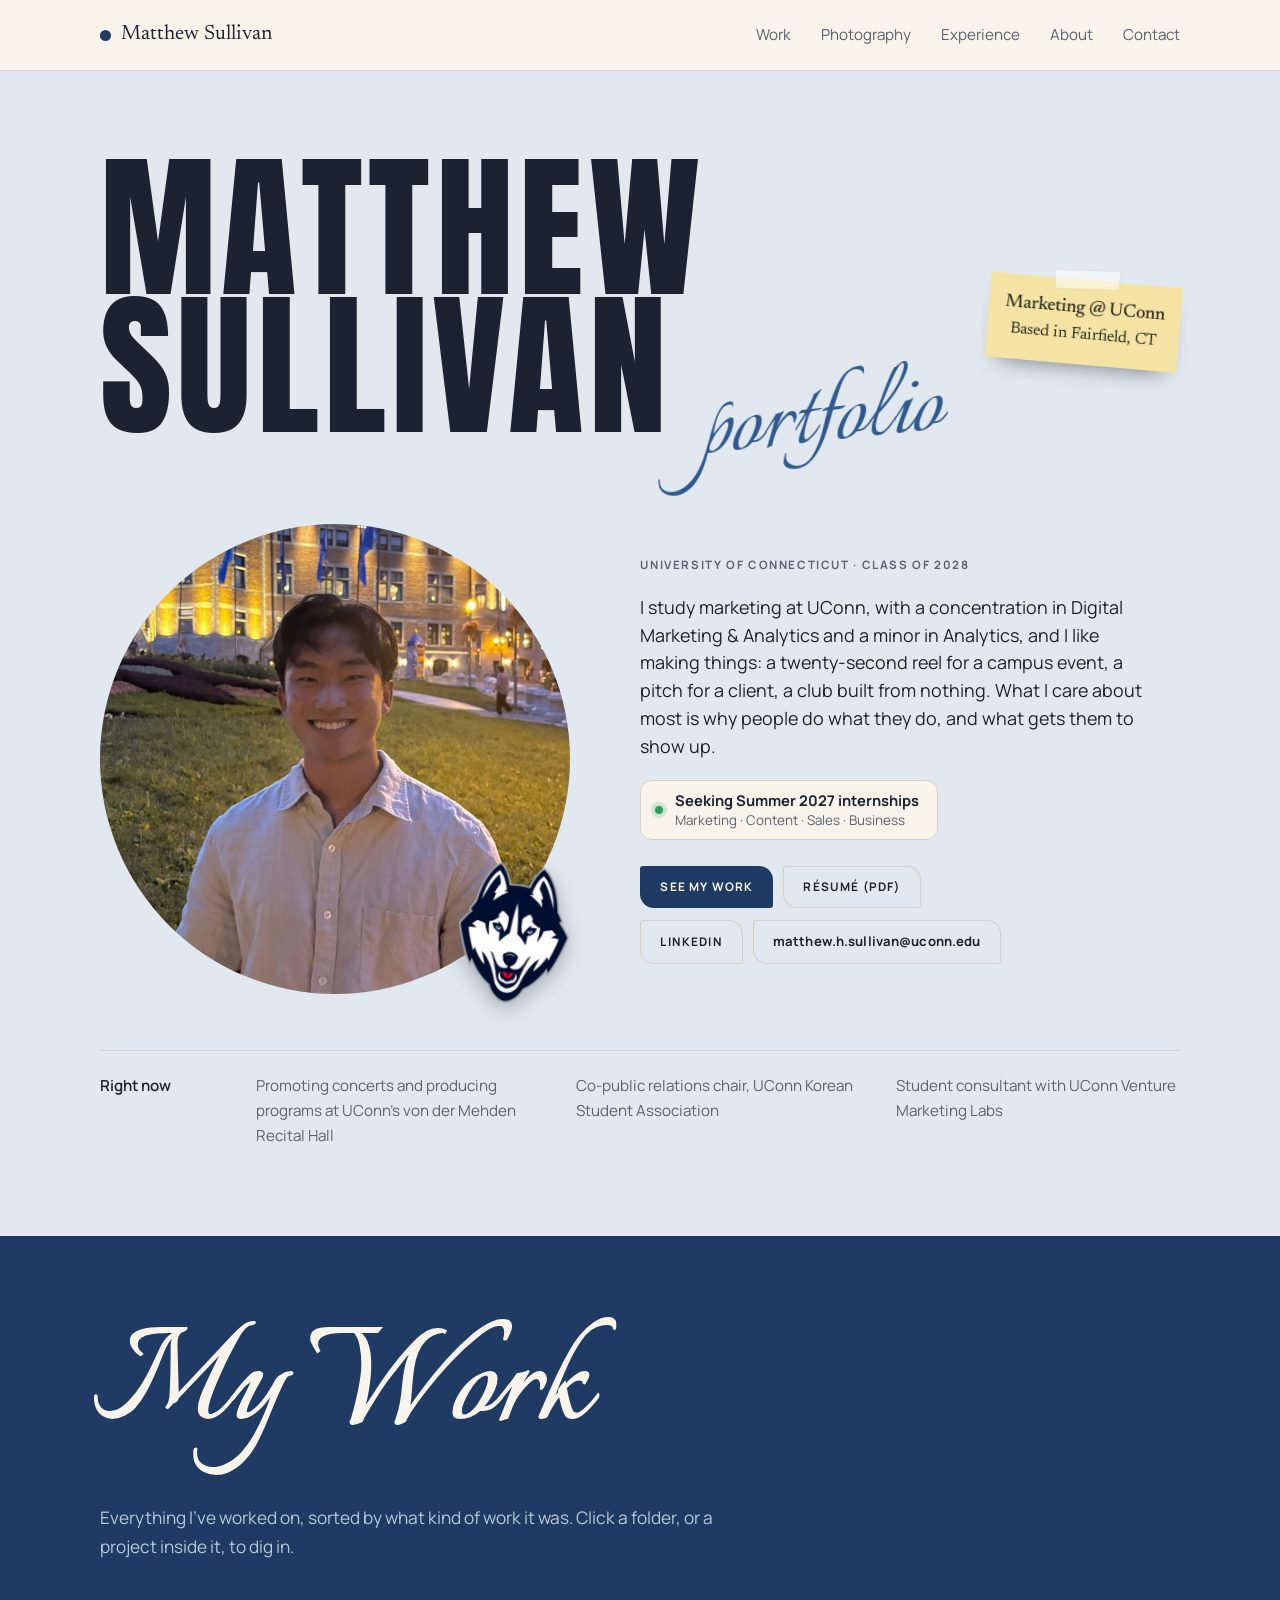
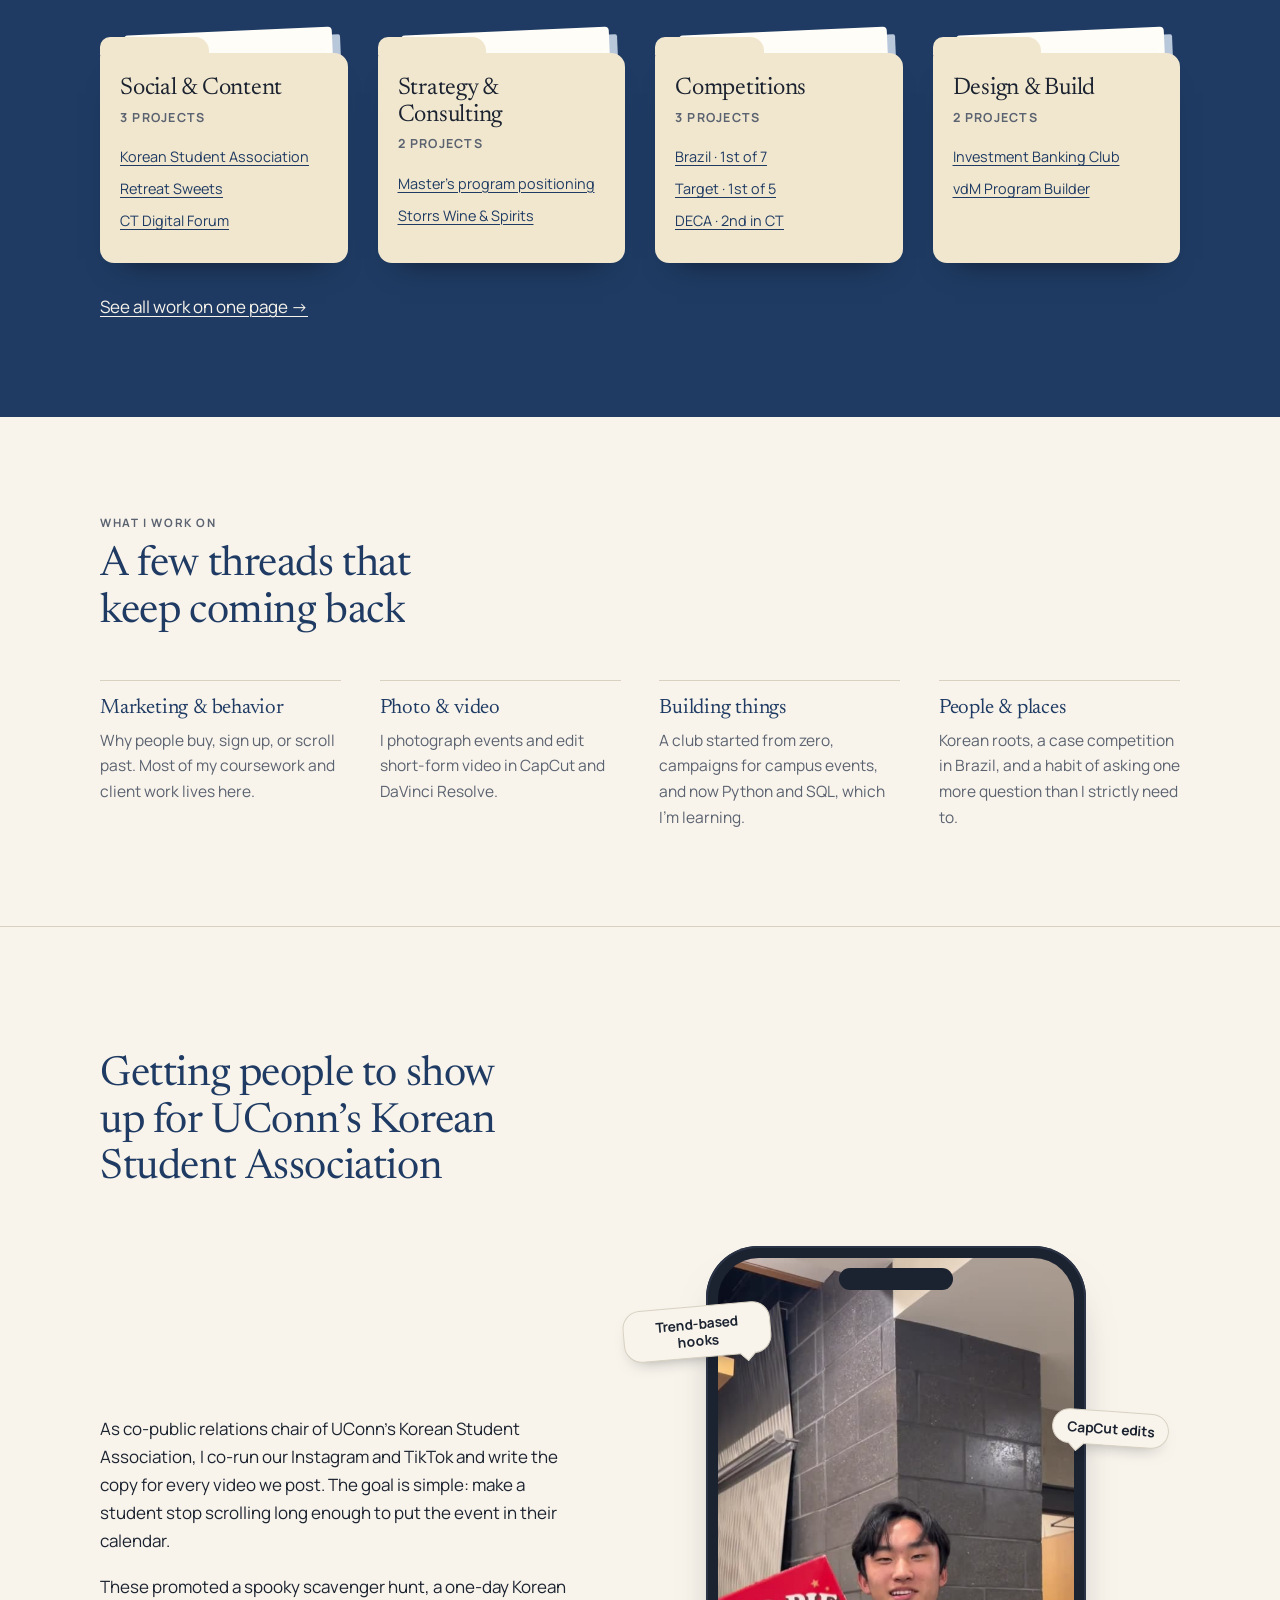
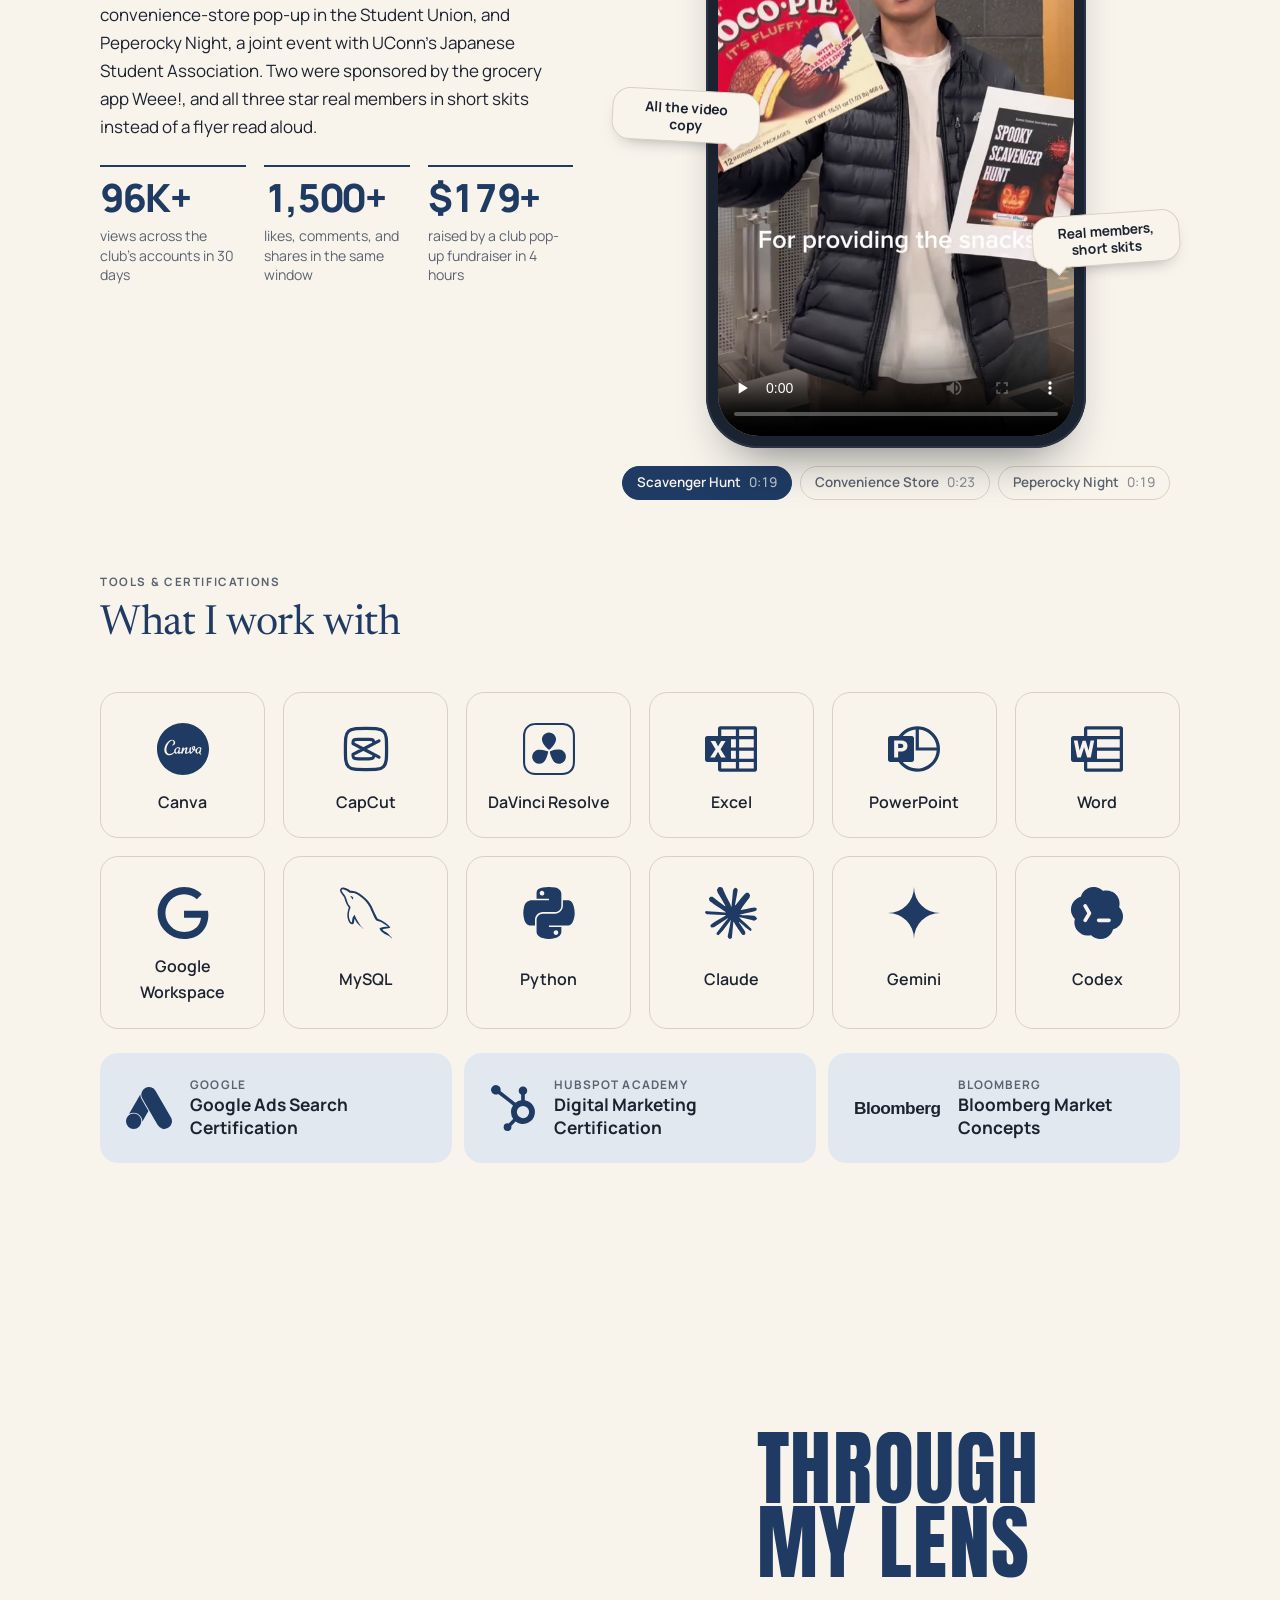
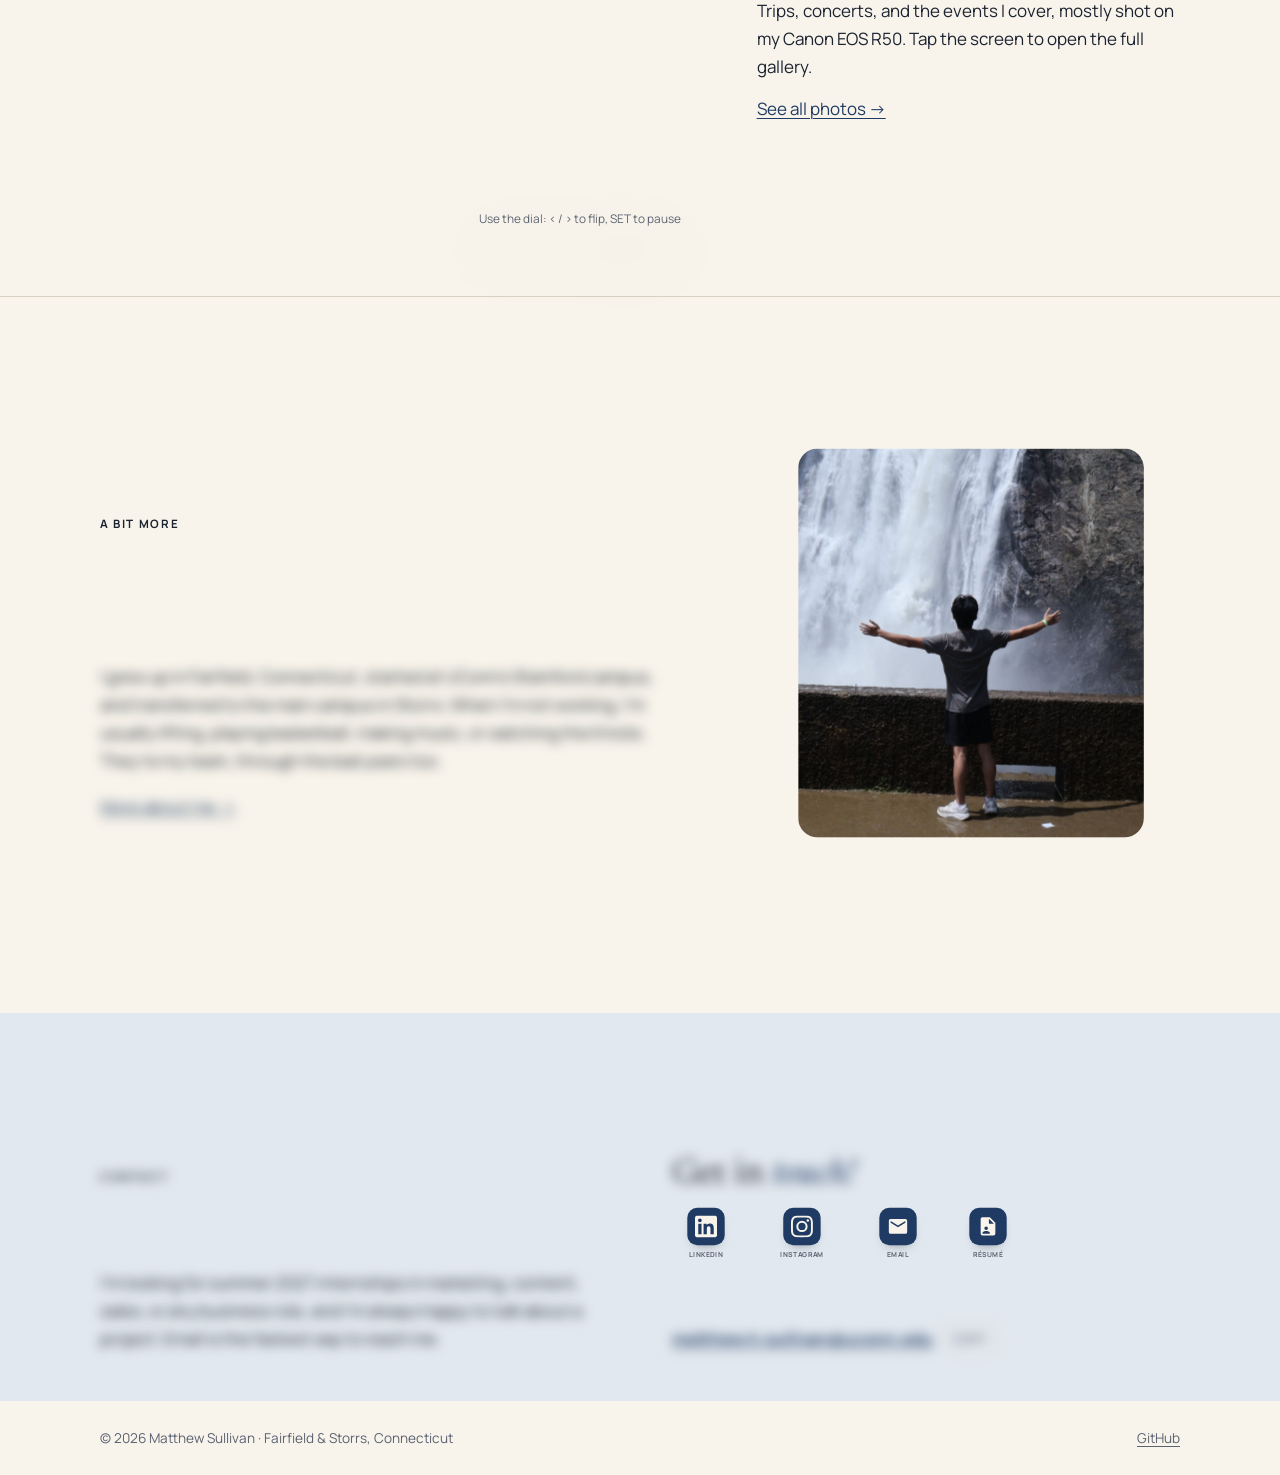
==== index.html @ d87584b4 "Bigger KSA phone; 'My Work' script heading Co-Authored-By: Claude Opus 5.5 <noreply@anthropic.com> C" ====
<!doctype html>
<html lang="en">
<head>
<meta charset="utf-8">
<meta name="viewport" content="width=device-width, initial-scale=1, viewport-fit=cover">
<title>Matthew Sullivan</title>
<meta name="claude:viewport-fit-sides" content="cover">
<meta name="description" content="Matthew Sullivan studies marketing at UConn and makes campaigns, short-form video, and photography. Work, experience, and how to get in touch.">
<meta property="og:title" content="Matthew Sullivan">
<meta property="og:description" content="Marketing student at UConn. Campaigns, short-form video, photography, and things that started as a random idea.">
<meta property="og:image" content="https://matthewhsullivan.github.io/assets/img/photos/matthew-quebec.jpg">
<meta property="og:url" content="https://matthewhsullivan.github.io/">
<meta property="og:type" content="website">
<meta name="twitter:card" content="summary_large_image">
<link rel="icon" href="data:image/svg+xml,%3Csvg xmlns='http://www.w3.org/2000/svg' viewBox='0 0 32 32'%3E%3Ccircle cx='16' cy='16' r='9' fill='%231F3B63'/%3E%3C/svg%3E">
<meta name="theme-color" content="#F8F4EC" media="(prefers-color-scheme: light)">
<meta name="theme-color" content="#11161E" media="(prefers-color-scheme: dark)">
<link rel="apple-touch-icon" href="assets/img/apple-touch-icon.png">
<link rel="preconnect" href="https://fonts.googleapis.com">
<link rel="preconnect" href="https://fonts.gstatic.com" crossorigin>
<link rel="stylesheet" href="https://fonts.googleapis.com/css2?family=Anton&family=Italianno&family=Manrope:wght@400;500;600;700;800&family=Newsreader:ital,opsz,wght@0,6..72,300..500;1,6..72,300..500&display=swap">
<link rel="stylesheet" href="assets/css/site.css">
</head>
<body>
<a class="skip" href="#main">Skip to content</a>

<header class="site-head">
  <div class="wrap">
    <a class="brand" href="index.html">Matthew Sullivan</a>
    <nav class="nav" aria-label="Main">
      <a href="work.html">Work</a>
      <a href="photography.html">Photography</a>
      <a href="experience.html">Experience</a>
      <a href="about.html">About</a>
      <a href="#contact">Contact</a>
    </nav>
  </div>
</header>

<main id="main">

  <section class="hero" aria-labelledby="hello">
    <div class="wrap">
      <div class="bigname">
        <h1 id="hello"><span>Matthew</span> <span>Sullivan</span></h1>
        <span class="bn-script" aria-hidden="true">portfolio</span>
        <div class="sticky-note" aria-hidden="true"><strong>Marketing @ UConn</strong><span>Based in Fairfield, CT</span></div>
      </div>
      <figure class="portrait">
        <img src="assets/img/photos/matthew-quebec-square.jpg" alt="Matthew smiling in front of the lit-up Château Frontenac in Québec City at dusk" width="940" height="940">
        <img class="husky-badge" src="assets/img/uconn-husky.png" alt="UConn Huskies logo" width="240" height="299">
      </figure>
      <div class="hero-intro">
        <p class="eyebrow">University of Connecticut &middot; <span style="white-space:nowrap">Class of 2028</span></p>
        <p class="lede">I study marketing at UConn, with a concentration in Digital Marketing &amp; Analytics and a minor in Analytics, and I like making things: a twenty-second reel for a campus event, a pitch for a client, a club built from nothing. What I care about most is why people do what they do, and what gets them to show up.</p>
        <p class="seeking"><span class="seeking-dot" aria-hidden="true"></span><span><strong>Seeking Summer 2027 internships</strong><span class="seeking-fields">Marketing &middot; Content &middot; Sales &middot; Business</span></span></p>
        <div class="links">
          <a class="btn" href="work.html">See my work</a>
          <a class="btn ghost" href="assets/docs/Matthew-Sullivan-Resume.pdf">R&eacute;sum&eacute; (PDF)</a>
        </div>
        <div class="links contact-links">
          <a class="btn ghost" href="https://www.linkedin.com/in/matthewhsullivan" rel="noopener">LinkedIn</a>
          <a class="btn ghost btn-email" href="mailto:matthew.h.sullivan@uconn.edu" title="Email Matthew">matthew.h.sullivan@uconn.edu</a>
        </div>
      </div>
      <div class="hero-more">
        <div class="now">
          <strong>Right now</strong>
          <span>Promoting concerts and producing programs at UConn&rsquo;s von der Mehden Recital Hall</span>
          <span>Co-public relations chair, UConn Korean Student Association</span>
          <span>Student consultant with UConn Venture Marketing Labs</span>
        </div>
      </div>
    </div>
  </section>

  <section class="band-navy" aria-labelledby="selected-h">
    <div class="wrap">
      <div class="section-head">
        <h2 id="selected-h" class="script-h">My Work</h2>
        <p>Everything I&rsquo;ve worked on, sorted by what kind of work it was. Click a folder, or a project inside it, to dig in.</p>
      </div>
      <div class="folders">
        <div class="folder">
          <div class="folder-papers" aria-hidden="true"></div>
          <div class="folder-body">
            <h3><a class="folder-link" href="work.html#ksa">Social &amp; Content</a></h3>
            <p class="folder-count">3 projects</p>
            <ul><li><a href="work.html#ksa">Korean Student Association</a></li><li><a href="work.html#retreat-sweets">Retreat Sweets</a></li><li><a href="work.html#ct-digital-forum">CT Digital Forum</a></li></ul>
          </div>
        </div>
        <div class="folder">
          <div class="folder-papers" aria-hidden="true"></div>
          <div class="folder-body">
            <h3><a class="folder-link" href="work.html#srib">Strategy &amp; Consulting</a></h3>
            <p class="folder-count">2 projects</p>
            <ul><li><a href="work.html#srib">Master&rsquo;s program positioning</a></li><li><a href="work.html#storrs-wine">Storrs Wine &amp; Spirits</a></li></ul>
          </div>
        </div>
        <div class="folder">
          <div class="folder-papers" aria-hidden="true"></div>
          <div class="folder-body">
            <h3><a class="folder-link" href="work.html#brazil">Competitions</a></h3>
            <p class="folder-count">3 projects</p>
            <ul><li><a href="work.html#brazil">Brazil &middot; 1st of 7</a></li><li><a href="work.html#target">Target &middot; 1st of 5</a></li><li><a href="work.html#deca">DECA &middot; 2nd in CT</a></li></ul>
          </div>
        </div>
        <div class="folder">
          <div class="folder-papers" aria-hidden="true"></div>
          <div class="folder-body">
            <h3><a class="folder-link" href="work.html#ib-club">Design &amp; Build</a></h3>
            <p class="folder-count">2 projects</p>
            <ul><li><a href="work.html#ib-club">Investment Banking Club</a></li><li><a href="work.html#vdm">vdM Program Builder</a></li></ul>
          </div>
        </div>
      </div>
      <p class="band-link"><a href="work.html">See all work on one page &rarr;</a></p>
    </div>
  </section>

  <section aria-labelledby="threads-h">
    <div class="wrap">
      <div class="section-head">
        <p class="eyebrow">What I work on</p>
        <h2 id="threads-h">A few threads that keep coming back</h2>
      </div>
      <div class="threads">
        <div class="thread">
          <h3>Marketing &amp; behavior</h3>
          <p>Why people buy, sign up, or scroll past. Most of my coursework and client work lives here.</p>
        </div>
        <div class="thread">
          <h3>Photo &amp; video</h3>
          <p>I photograph events and edit short-form video in CapCut and DaVinci Resolve.</p>
        </div>
        <div class="thread">
          <h3>Building things</h3>
          <p>A club started from zero, campaigns for campus events, and now Python and SQL, which I&rsquo;m learning.</p>
        </div>
        <div class="thread">
          <h3>People &amp; places</h3>
          <p>Korean roots, a case competition in Brazil, and a habit of asking one more question than I strictly need to.</p>
        </div>
      </div>
    </div>
  </section>

  <hr class="rule">

  <section class="featured-sec" aria-labelledby="featured-h">
    <div class="wrap">
      <div class="section-head">
        <p class="eyebrow">Featured &middot; Fall 2026</p>
        <h2 id="featured-h">Getting people to show up for UConn&rsquo;s Korean Student Association</h2>
      </div>
      <div class="feature">
        <div class="feature-copy">
          <p>As co-public relations chair of UConn&rsquo;s Korean Student Association, I co-run our Instagram and TikTok and write the copy for every video we post. The goal is simple: make a student stop scrolling long enough to put the event in their calendar.</p>
          <p>These promoted a spooky scavenger hunt, a one-day Korean convenience-store pop-up in the Student Union, and Peperocky Night, a joint event with UConn&rsquo;s Japanese Student Association. Two were sponsored by the grocery app Weee!, and all three star real members in short skits instead of a flyer read aloud.</p>
          <dl class="stats">
            <div><dt>100K+</dt><dd>views across the club&rsquo;s accounts in 30 days</dd></div>
            <div><dt>1,600+</dt><dd>likes, comments, and shares in the same window</dd></div>
            <div><dt>$220+</dt><dd>raised by a club pop-up fundraiser in 4 hours</dd></div>
          </dl>
          <p><a href="work.html#ksa">Read how these came together &rarr;</a></p>
        </div>
        <div class="phone-stage">
          <span class="bubble b1">Trend-based hooks</span>
          <span class="bubble b2">CapCut edits</span>
          <span class="bubble b3">All the video copy</span>
          <span class="bubble b4">Real members, short skits</span>
          <div class="phone">
            <div class="phone-screen">
              <video id="phone-video" controls playsinline preload="none" poster="assets/img/ksa-scavenger-poster.jpg" aria-label="KSA promo video: Spooky Scavenger Hunt">
                <source src="assets/video/ksa-scavenger-hunt.mp4" type="video/mp4">
              </video>
            </div>
          </div>
          <div class="phone-tabs" role="group" aria-label="Choose a reel">
            <button type="button" class="on" aria-pressed="true" data-src="assets/video/ksa-scavenger-hunt.mp4" data-poster="assets/img/ksa-scavenger-poster.jpg" data-label="Spooky Scavenger Hunt">Scavenger Hunt <span>0:19</span></button>
            <button type="button" aria-pressed="false" data-src="assets/video/ksa-convenience-store.mp4" data-poster="assets/img/ksa-store-poster.jpg" data-label="KSA Convenience Store">Convenience Store <span>0:23</span></button>
            <button type="button" aria-pressed="false" data-src="assets/video/ksa-peperocky-night.mp4" data-poster="assets/img/ksa-peperocky-poster.jpg" data-label="Peperocky Night">Peperocky Night <span>0:19</span></button>
          </div>
        </div>
      </div>
    </div>
  </section>


  <section class="tools-sec" aria-labelledby="tools-h">
    <div class="wrap">
      <div class="section-head">
        <p class="eyebrow">Tools &amp; certifications</p>
        <h2 id="tools-h">What I work with</h2>
      </div>
      <ul class="tools" aria-label="Tools">
        <li><svg viewBox="0 0 24 24" aria-hidden="true" focusable="false"><path fill="currentColor" d="M12 0C5.373 0 0 5.373 0 12s5.373 12 12 12s12-5.373 12-12S18.627 0 12 0M6.962 7.68c.754 0 1.337.549 1.405 1.2c.069.583-.171 1.097-.822 1.406c-.343.171-.48.172-.549.069c-.034-.069 0-.137.069-.206c.617-.514.617-.926.548-1.508c-.034-.378-.308-.618-.583-.618c-1.2 0-2.914 2.674-2.674 4.629c.103.754.549 1.646 1.509 1.646c.308 0 .65-.103.96-.24c.5-.264.799-.47 1.097-.8c-.073-.885.704-2.046 1.851-2.046c.515 0 .926.205.96.583c.068.514-.377.582-.514.582s-.378-.034-.378-.17c-.034-.138.309-.07.275-.378c-.035-.206-.24-.274-.446-.274c-.72 0-1.131.994-1.029 1.611c.035.275.172.549.447.549c.205 0 .514-.31.617-.755c.068-.308.343-.514.583-.514c.102 0 .17.034.205.171v.138c-.034.137-.137.548-.102.651c0 .069.034.171.17.171c.092 0 .436-.18.777-.459c.117-.59.253-1.298.253-1.357c.034-.24.137-.48.617-.48c.103 0 .171.034.205.171v.138l-.136.617c.445-.583 1.097-.994 1.508-.994c.172 0 .309.102.309.274c0 .103 0 .274-.069.446c-.137.377-.309.96-.412 1.474c0 .137.035.274.207.274s.685-.206 1.096-.754l.007-.004c-.002-.068-.007-.134-.007-.202c0-.411.035-.754.104-.994c.068-.274.411-.514.617-.514c.103 0 .205.069.205.171c0 .035 0 .103-.034.137c-.137.446-.24.857-.24 1.269c0 .24.034.582.102.788c0 .034.035.069.07.069c.068 0 .548-.445.89-1.028c-.308-.206-.48-.549-.48-.96c0-.72.446-1.097.858-1.097c.343 0 .617.24.617.72c0 .308-.103.65-.274.96h.102a.77.77 0 0 0 .584-.24a.3.3 0 0 1 .134-.117c.335-.425.83-.74 1.41-.74c.48 0 .924.205.959.582c.068.515-.378.618-.515.618l-.002-.002c-.138 0-.377-.035-.377-.172s.309-.068.274-.376c-.034-.206-.24-.275-.446-.275c-.686 0-1.13.891-1.028 1.611c.034.275.171.583.445.583c.206 0 .515-.308.652-.754c.068-.274.343-.514.583-.514c.103 0 .17.034.205.171c0 .069 0 .206-.137.652c-.17.308-.171.48-.137.617c.034.274.171.48.309.583c.034.034.068.102.068.102c0 .069-.034.138-.137.138c-.034 0-.068 0-.103-.035c-.514-.205-.72-.548-.789-.891c-.205.24-.445.377-.72.377c-.445 0-.89-.411-.96-.926a1.6 1.6 0 0 1 .075-.649c-.203.13-.422.203-.623.203h-.17c-.447.652-.927 1.098-1.27 1.303a.9.9 0 0 1-.377.104c-.068 0-.171-.035-.205-.104c-.095-.152-.156-.392-.193-.667c-.481.527-1.145.805-1.453.805c-.343 0-.548-.206-.582-.55v-.376c.102-.754.377-1.2.377-1.337a.074.074 0 0 0-.069-.07c-.24 0-1.028.824-1.166 1.373l-.103.445c-.068.309-.377.515-.582.515c-.103 0-.172-.035-.206-.172v-.137l.046-.233c-.435.31-.87.508-1.075.508c-.308 0-.48-.172-.514-.412c-.206.274-.445.412-.754.412c-.352 0-.696-.24-.862-.593c-.244.275-.523.553-.852.764c-.48.309-1.028.549-1.68.549c-.582 0-1.097-.309-1.371-.583c-.412-.377-.651-.96-.686-1.509c-.205-1.68.823-3.84 2.4-4.8c.378-.205.755-.343 1.132-.343m9.77 3.291c-.104 0-.172.172-.172.343c0 .274.137.583.309.755a1.7 1.7 0 0 0 .102-.583c0-.343-.137-.515-.24-.515z"/></svg>Canva</li>
        <li><svg viewBox="0 0 24 24" aria-hidden="true" focusable="false"><g fill="none" stroke="currentColor" stroke-linecap="round" stroke-linejoin="round" stroke-width="1.5"><path d="M10.8 12L6 14.5c0 1.178 0 1.268.352 1.634c.351.366.917.366 2.049.366h4.8c1.132 0 1.698 0 2.05-.366s.351-.456.351-1.634M10.8 12L18 8.25M10.8 12L6 9.5c0-1.179 0-1.268.352-1.634C6.703 7.5 7.269 7.5 8.4 7.5h4.8c1.132 0 1.698 0 2.05.366s.351.455.351 1.634M10.8 12l7.2 3.75"/><path d="M2.498 12c0-4.478 0-6.718 1.391-8.109S7.52 2.5 11.998 2.5s6.717 0 8.109 1.391c1.39 1.391 1.39 3.63 1.39 8.109c0 4.478 0 6.717-1.39 8.109c-1.392 1.39-3.63 1.39-8.11 1.39c-4.478 0-6.717 0-8.108-1.39c-1.391-1.392-1.391-3.63-1.391-8.11"/></g></svg>CapCut</li>
        <li><svg viewBox="0 0 24 24" aria-hidden="true" focusable="false"><path fill="currentColor" d="M17.621 0L5.977.004c-1.37 0-2.756.345-3.762 1.11a4.9 4.9 0 0 0-1.61 2.003C.233 3.93 0 5.02 0 5.951l.012 12.2c.002 1.604.479 3.057 1.461 4.112c.984 1.056 2.462 1.683 4.331 1.691L16.856 24c1.26.005 3.095-.036 4.303-.714c1.075-.605 2.025-1.556 2.497-2.984c.278-.84.345-2.084.344-3.147l-.021-11.13c-.002-.888-.15-2.023-.547-2.934c-.425-.976-1.181-1.815-2.322-2.425C20.353.26 19.123 0 17.622 0zm0 .93c1.378 0 2.538.295 3.04.565c.977.523 1.544 1.166 1.889 1.96c.315.721.47 1.793.473 2.572l.018 11.13c.002 1.013-.097 2.257-.298 2.86c-.396 1.202-1.146 1.946-2.063 2.462c-.814.457-2.612.593-3.82.588l-11.05-.044c-1.657-.007-2.832-.534-3.626-1.386c-.792-.851-1.212-2.06-1.212-3.485L.999 5.95c0-.829.196-1.827.474-2.437c.345-.757.75-1.207 1.365-1.674C3.585 1.27 4.868.97 6.08.97zm-5.66 3.423c-1.976.089-3.204 1.658-3.214 3.29c.019 1.443 1.635 3.481 2.884 4.53c.12.099.154.109.33.18c.062.025.198-.047.327-.135c.36-.245.993-.947 1.648-1.738a7.7 7.7 0 0 0 1.031-1.683c.409-.89.261-1.599.235-1.888a4 4 0 0 0-.99-1.692a3.36 3.36 0 0 0-2.251-.864m4.172 7.922a10.2 10.2 0 0 0-3.244.61c-.15.058-.26.1-.374.17c-.057.036-.11.135-.105.292c.017.433.29 1.278.624 2.27c.384 1.135 1.066 2.27 1.844 2.74a3.23 3.23 0 0 0 2.53.342c.832-.243 1.595-.868 1.962-1.546c.986-1.818.19-3.548-1.121-4.417c-.447-.296-1.133-.445-1.89-.46zm-8.432.038a6 6 0 0 0-.752.047c-.596.078-.932.273-1.29.51a3.18 3.18 0 0 0-1.365 1.979c-.075.552-.086 1.053.033 1.507c.433 1.389 1.326 2.222 2.847 2.452c.636.028 1.37-.063 1.99-.45c1.269-.782 2.08-3.17 2.412-4.742c.053-.176.035-.357-.013-.42c-.005-.067-.044-.113-.19-.183c-.398-.192-1.32-.417-2.375-.6a7.7 7.7 0 0 0-1.297-.1"/></svg>DaVinci Resolve</li>
        <li><svg viewBox="0 0 24 24" aria-hidden="true" focusable="false"><path fill="currentColor" d="M23 1.5q.41 0 .7.3q.3.29.3.7v19q0 .41-.3.7q-.29.3-.7.3H7q-.41 0-.7-.3q-.3-.29-.3-.7V18H1q-.41 0-.7-.3q-.3-.29-.3-.7V7q0-.41.3-.7Q.58 6 1 6h5V2.5q0-.41.3-.7q.29-.3.7-.3zM6 13.28l1.42 2.66h2.14l-2.38-3.87l2.34-3.8H7.46l-1.3 2.4l-.05.08l-.04.09l-.64-1.28l-.66-1.29H2.59l2.27 3.82l-2.48 3.85h2.16zM14.25 21v-3H7.5v3zm0-4.5v-3.75H12v3.75zm0-5.25V7.5H12v3.75zm0-5.25V3H7.5v3zm8.25 15v-3h-6.75v3zm0-4.5v-3.75h-6.75v3.75zm0-5.25V7.5h-6.75v3.75zm0-5.25V3h-6.75v3Z"/></svg>Excel</li>
        <li><svg viewBox="0 0 24 24" aria-hidden="true" focusable="false"><path fill="currentColor" d="M13.5 1.5q1.453 0 2.795.375t2.508 1.06t2.12 1.641q.956.955 1.641 2.121q.686 1.166 1.061 2.508T24 12t-.375 2.795t-1.06 2.508q-.686 1.166-1.641 2.12q-.955.956-2.121 1.641q-1.166.686-2.508 1.061T13.5 22.5q-1.29 0-2.52-.305q-1.23-.304-2.337-.884T6.58 19.893Q5.625 19.055 4.887 18H.997q-.411 0-.704-.293T0 17.004V6.996q0-.41.293-.703T.996 6h3.89q.739-1.055 1.694-1.893q.955-.837 2.063-1.418q1.107-.58 2.337-.884T13.5 1.5m.75 1.535v8.215h8.215q-.14-1.64-.826-3.076t-1.782-2.531q-1.095-1.096-2.537-1.782t-3.07-.826m-5.262 7.57q0-.68-.228-1.166q-.229-.486-.627-.79q-.399-.305-.938-.446q-.539-.14-1.172-.14H2.848v7.863h1.84v-2.742H5.93q.574 0 1.119-.17t.978-.493q.434-.322.698-.802t.263-1.114M13.5 21q1.172 0 2.262-.287t2.056-.82t1.776-1.278q.808-.744 1.418-1.664t.984-1.986q.375-1.067.469-2.227h-9.703V3.035q-1.735.14-3.27.908T6.797 6h4.207q.41 0 .703.293t.293.703v10.008q0 .41-.293.703t-.703.293H6.797q.644.715 1.412 1.271q.768.557 1.623.944t1.781.586T13.5 21M5.812 9.598q.575 0 .915.228q.34.229.34.838q0 .27-.124.44q-.123.17-.31.275q-.188.105-.422.146t-.445.041H4.687V9.598Z"/></svg>PowerPoint</li>
        <li><svg viewBox="0 0 24 24" aria-hidden="true" focusable="false"><path fill="currentColor" d="M23.004 1.5q.41 0 .703.293t.293.703v19.008q0 .41-.293.703t-.703.293H6.996q-.41 0-.703-.293T6 21.504V18H.996q-.41 0-.703-.293T0 17.004V6.996q0-.41.293-.703T.996 6H6V2.496q0-.41.293-.703t.703-.293zM6.035 11.203l1.442 4.735h1.64l1.57-7.876H9.036l-.937 4.653l-1.325-4.5H5.38l-1.406 4.523l-.938-4.675H1.312l1.57 7.874h1.641zM22.5 21v-3h-15v3zm0-4.5v-3.75H12v3.75zm0-5.25V7.5H12v3.75zm0-5.25V3h-15v3Z"/></svg>Word</li>
        <li><svg viewBox="0 0 24 24" aria-hidden="true" focusable="false"><path fill="currentColor" d="M12.48 10.92v3.28h7.84c-.24 1.84-.853 3.187-1.787 4.133c-1.147 1.147-2.933 2.4-6.053 2.4c-4.827 0-8.6-3.893-8.6-8.72s3.773-8.72 8.6-8.72c2.6 0 4.507 1.027 5.907 2.347l2.307-2.307C18.747 1.44 16.133 0 12.48 0C5.867 0 .307 5.387.307 12s5.56 12 12.173 12c3.573 0 6.267-1.173 8.373-3.36c2.16-2.16 2.84-5.213 2.84-7.667c0-.76-.053-1.467-.173-2.053z"/></svg>Google Workspace</li>
        <li><svg viewBox="0 0 256 252" aria-hidden="true" focusable="false"><path fill="currentColor" d="M235.648 194.212c-13.918-.347-24.705 1.045-33.752 4.872c-2.61 1.043-6.786 1.044-7.134 4.35c1.392 1.392 1.566 3.654 2.784 5.567c2.09 3.479 5.741 8.177 9.047 10.614c3.653 2.783 7.308 5.566 11.134 8.002c6.786 4.176 14.442 6.611 21.053 10.787c3.829 2.434 7.654 5.568 11.482 8.177c1.914 1.39 3.131 3.654 5.568 4.523v-.521c-1.219-1.567-1.567-3.828-2.784-5.568c-1.738-1.74-3.48-3.306-5.22-5.046c-5.045-6.784-11.308-12.7-18.093-17.571c-5.567-3.828-17.747-9.047-20.008-15.485c0 0-.175-.173-.348-.347c3.827-.348 8.35-1.74 12.005-2.784c5.915-1.567 11.308-1.218 17.398-2.784c2.783-.696 5.567-1.566 8.35-2.436v-1.565c-3.13-3.132-5.392-7.307-8.698-10.265c-8.873-7.657-18.617-15.137-28.707-21.4c-5.394-3.48-12.354-5.742-18.095-8.699c-2.086-1.045-5.567-1.566-6.784-3.306c-3.133-3.827-4.873-8.872-7.134-13.396c-5.044-9.57-9.917-20.182-14.267-30.272c-3.13-6.786-5.044-13.572-8.872-19.834c-17.92-29.577-37.406-47.497-67.33-65.07c-6.438-3.653-14.093-5.219-22.27-7.132c-4.348-.175-8.699-.522-13.048-.697c-2.784-1.218-5.568-4.523-8.004-6.089C34.006 4.573 8.429-8.996 1.122 8.924c-4.698 11.308 6.96 22.442 10.96 28.185c2.96 4.001 6.786 8.524 8.874 13.048c1.218 2.956 1.565 6.09 2.783 9.221c2.785 7.653 5.393 16.18 9.048 23.314c1.914 3.653 4.001 7.48 6.437 10.786c1.392 1.913 3.827 2.784 4.35 5.915c-2.435 3.48-2.61 8.7-4.003 13.049c-6.263 19.66-3.826 44.017 5.046 58.457c2.783 4.348 9.395 13.92 18.268 10.265c7.83-3.131 6.09-13.048 8.35-21.747c.524-2.09.176-3.48 1.219-4.872v.349c2.436 4.87 4.871 9.569 7.133 14.44c5.394 8.524 14.788 17.398 22.617 23.314c4.177 3.13 7.482 8.524 12.702 10.438v-.523h-.349c-1.044-1.566-2.61-2.261-4.001-3.48c-3.131-3.13-6.612-6.958-9.047-10.438c-7.306-9.744-13.745-20.53-19.486-31.665c-2.783-5.392-5.22-11.308-7.481-16.701c-1.045-2.09-1.045-5.22-2.784-6.263c-2.61 3.827-6.437 7.133-8.351 11.83c-3.304 7.481-3.653 16.702-4.871 26.27c-.696.176-.349 0-.697.35c-5.566-1.394-7.48-7.134-9.569-12.006c-5.22-12.352-6.09-32.186-1.565-46.452c1.218-3.654 6.438-15.136 4.35-18.616c-1.044-3.306-4.525-5.22-6.438-7.829c-2.261-3.306-4.698-7.48-6.263-11.135c-4.176-9.743-6.264-20.53-10.787-30.273c-2.088-4.524-5.74-9.22-8.699-13.396c-3.305-4.697-6.959-8.004-9.569-13.571c-.869-1.913-2.088-5.045-.696-7.133c.348-1.392 1.043-1.913 2.436-2.261c2.262-1.915 8.7.521 10.96 1.565c6.438 2.608 11.831 5.046 17.225 8.699c2.435 1.74 5.045 5.046 8.176 5.916h3.654c5.568 1.217 11.83.348 17.05 1.913c9.222 2.957 17.572 7.307 25.054 12.005c22.792 14.44 41.58 34.97 54.282 59.501c2.088 4 2.957 7.656 4.871 11.83c3.655 8.526 8.178 17.225 11.83 25.576c3.654 8.176 7.133 16.528 12.353 23.314c2.61 3.652 13.048 5.567 17.746 7.481c3.48 1.565 8.874 2.958 12.005 4.871c5.915 3.652 11.83 7.83 17.398 11.83c2.784 2.088 11.482 6.438 12.005 9.917"/><path fill="currentColor" d="M58.186 43.022c-2.957 0-5.044.35-7.132.871v.348h.348c1.393 2.784 3.827 4.698 5.566 7.133c1.393 2.783 2.61 5.568 4.003 8.352c.173-.175.347-.348.347-.348c2.437-1.741 3.654-4.524 3.654-8.7c-1.044-1.217-1.218-2.435-2.088-3.653c-1.043-1.741-3.306-2.61-4.698-4.003"/></svg>MySQL</li>
        <li><svg viewBox="0 0 24 24" aria-hidden="true" focusable="false"><path fill="currentColor" d="M11.858 0c-.978.005-1.913.088-2.736.234C6.7.662 6.26 1.558 6.26 3.21v2.182h5.725v.727H4.111c-1.664 0-3.121 1-3.577 2.903c-.526 2.181-.549 3.542 0 5.82c.407 1.694 1.379 2.902 3.043 2.902h1.969v-2.616c0-1.89 1.635-3.557 3.576-3.557h5.72c1.591 0 2.862-1.31 2.862-2.91v-5.45c0-1.553-1.309-2.718-2.863-2.977A18 18 0 0 0 11.858 0M8.762 1.755c.591 0 1.074.491 1.074 1.095c0 .601-.483 1.087-1.074 1.087A1.08 1.08 0 0 1 7.688 2.85c0-.604.48-1.095 1.074-1.095m9.656 4.364v2.543c0 1.971-1.671 3.63-3.577 3.63H9.122c-1.566 0-2.862 1.34-2.862 2.91v5.452c0 1.551 1.349 2.464 2.862 2.91c1.813.532 3.55.628 5.72 0c1.44-.418 2.862-1.258 2.862-2.91V18.47h-5.719v-.727h8.582c1.664 0 2.284-1.16 2.862-2.903c.598-1.793.573-3.518 0-5.819c-.41-1.656-1.196-2.903-2.862-2.903zm-3.216 13.807a1.08 1.08 0 0 1 1.074 1.088c0 .604-.48 1.094-1.074 1.094c-.592 0-1.075-.49-1.075-1.094c0-.601.483-1.088 1.075-1.088"/></svg>Python</li>
        <li><svg viewBox="0 0 24 24" aria-hidden="true" focusable="false"><path fill="currentColor" d="m4.714 15.956l4.718-2.648l.079-.23l-.08-.128h-.23l-.79-.048l-2.695-.073l-2.337-.097l-2.265-.122l-.57-.121l-.535-.704l.055-.353l.48-.321l.685.06l1.518.104l2.277.157l1.651.098l2.447.255h.389l.054-.158l-.133-.097l-.103-.098l-2.356-1.596l-2.55-1.688l-1.336-.972l-.722-.491L2 6.223l-.158-1.008l.656-.722l.88.06l.224.061l.893.686l1.906 1.476l2.49 1.833l.364.304l.146-.104l.018-.072l-.164-.274l-1.354-2.446l-1.445-2.49l-.644-1.032l-.17-.619a3 3 0 0 1-.103-.729L6.287.133L6.7 0l.995.134l.42.364l.619 1.415L9.735 4.14l1.555 3.03l.455.898l.243.832l.09.255h.159V9.01l.127-1.706l.237-2.095l.23-2.695l.08-.76l.376-.91l.747-.492l.583.28l.48.685l-.067.444l-.286 1.851l-.558 2.903l-.365 1.942h.213l.243-.242l.983-1.306l1.652-2.064l.728-.82l.85-.904l.547-.431h1.032l.759 1.129l-.34 1.166l-1.063 1.347l-.88 1.142l-1.263 1.7l-.79 1.36l.074.11l.188-.02l2.853-.606l1.542-.28l1.84-.315l.832.388l.09.395l-.327.807l-1.967.486l-2.307.462l-3.436.813l-.043.03l.049.061l1.548.146l.662.036h1.62l3.018.225l.79.522l.473.638l-.08.485l-1.213.62l-1.64-.389l-3.825-.91l-1.31-.329h-.183v.11l1.093 1.068l2.003 1.81l2.508 2.33l.127.578l-.321.455l-.34-.049l-2.204-1.657l-.85-.747l-1.925-1.62h-.127v.17l.443.649l2.343 3.521l.122 1.08l-.17.353l-.607.213l-.668-.122l-1.372-1.924l-1.415-2.168l-1.141-1.943l-.14.08l-.674 7.254l-.316.37l-.728.28l-.607-.461l-.322-.747l.322-1.476l.388-1.924l.316-1.53l.285-1.9l.17-.632l-.012-.042l-.14.018l-1.432 1.967l-2.18 2.945l-1.724 1.845l-.413.164l-.716-.37l.066-.662l.401-.589l2.386-3.036l1.439-1.882l.929-1.086l-.006-.158h-.055L4.138 18.56l-1.13.146l-.485-.456l.06-.746l.231-.243l1.907-1.312Z"/></svg>Claude</li>
        <li><svg viewBox="0 0 24 24" aria-hidden="true" focusable="false"><path fill="currentColor" d="M11.04 19.32Q12 21.51 12 24q0-2.49.93-4.68q.96-2.19 2.58-3.81t3.81-2.55Q21.51 12 24 12q-2.49 0-4.68-.93a12.3 12.3 0 0 1-3.81-2.58a12.3 12.3 0 0 1-2.58-3.81Q12 2.49 12 0q0 2.49-.96 4.68q-.93 2.19-2.55 3.81a12.3 12.3 0 0 1-3.81 2.58Q2.49 12 0 12q2.49 0 4.68.96q2.19.93 3.81 2.55t2.55 3.81"/></svg>Gemini</li>
        <li><svg viewBox="0 0 256 256" aria-hidden="true" focusable="false"><path fill="currentColor" d="M86.247 4.886A65.1 65.1 0 0 1 118.737.46c14.219 1.632 26.89 7.68 38.016 18.132c.304.288.733.405 1.141.31c15.019-3.69 29.461-2.39 43.317 3.903l.672.32l1.643.81c14.474 7.5 24.853 18.88 31.125 34.11c2.965 7.243 4.458 14.805 4.49 22.677a60.3 60.3 0 0 1-1.92 17.396c-.148.588.013 1.21.427 1.653a63.8 63.8 0 0 1 16.832 30.835c4.106 20.276-.107 38.558-12.619 54.823l-1.941 2.347a64.67 64.67 0 0 1-31.296 19.743a1.73 1.73 0 0 0-1.152 1.088c-2.72 7.85-5.45 14.548-10.528 21.246c-12.789 16.874-31.594 26.26-52.778 26.145c-16.885-.088-31.85-6.263-44.906-18.519a1.54 1.54 0 0 0-1.493-.34c-5.525 1.78-11.093 2.036-17.11 1.972a63.2 63.2 0 0 1-27.679-6.634a64.6 64.6 0 0 1-22.89-18.996c-2.166-2.87-4.31-5.568-5.878-8.757a82.6 82.6 0 0 1-5.28-13.684a65.2 65.2 0 0 1-.181-32.68a1.8 1.8 0 0 0 .085-.79a1.23 1.23 0 0 0-.394-.683a63.55 63.55 0 0 1-14.72-23.486a55.4 55.4 0 0 1-3.552-16.948a73.8 73.8 0 0 1 2.005-22.74c4.8-15.829 13.963-28.244 27.488-37.257c3.008-2.005 5.867-3.562 8.554-4.671a86 86 0 0 1 9.184-3.243c.447-.132.796-.481.928-.928A64.2 64.2 0 0 1 60.103 24.65c7.253-9.023 15.968-15.614 26.144-19.764M77.67 88.614a9.05 9.05 0 0 0-15.712 8.981l18.07 31.625l-18.006 30.376a9.056 9.056 0 0 0 15.573 9.215l20.693-34.898a9.06 9.06 0 0 0 .075-9.109zm58.09 66.556a9.056 9.056 0 0 0 0 18.079h51.711a9.056 9.056 0 0 0 0-18.09h-51.71z"/></svg>Codex</li>
      </ul>
      <ul class="certs" aria-label="Certifications">
        <li><svg viewBox="0 0 24 24" aria-hidden="true" focusable="false"><path fill="currentColor" d="M4 22.93a4 4 0 1 1 0-8a4 4 0 0 1 0 8m19.464-6.001l-8-13.857a4 4 0 0 0-6.93 4l8.001 13.857a4.001 4.001 0 0 0 6.93-4M7.514 4.844l-5.95 10.304A4.5 4.5 0 0 1 4 14.43c2.56-.008 4.625 2.158 4.494 4.715l3.217-5.573l-3.61-6.25a4.46 4.46 0 0 1-.587-2.478"/></svg><span><small>Google</small>Google Ads Search Certification</span></li>
        <li><svg viewBox="0 0 24 24" aria-hidden="true" focusable="false"><path fill="currentColor" d="M18.164 7.93V5.084a2.2 2.2 0 0 0 1.267-1.978v-.067A2.2 2.2 0 0 0 17.238.845h-.067a2.2 2.2 0 0 0-2.193 2.193v.067a2.2 2.2 0 0 0 1.252 1.973l.013.006v2.852a6.2 6.2 0 0 0-2.969 1.31l.012-.01l-7.828-6.095A2.497 2.497 0 1 0 4.3 4.656l-.012.006l7.697 5.991a6.2 6.2 0 0 0-1.038 3.446a6.2 6.2 0 0 0 1.147 3.607l-.013-.02l-2.342 2.343a2 2 0 0 0-.58-.095h-.002a2.033 2.033 0 1 0 2.033 2.033a2 2 0 0 0-.1-.595l.005.014l2.317-2.317a6.247 6.247 0 1 0 4.782-11.134l-.036-.005zm-.964 9.378a3.206 3.206 0 1 1 3.215-3.207v.002a3.206 3.206 0 0 1-3.207 3.207z"/></svg><span><small>HubSpot Academy</small>Digital Marketing Certification</span></li>
        <li><span class="wordmark" aria-hidden="true">Bloomberg</span><span><small>Bloomberg</small>Bloomberg Market Concepts</span></li>
      </ul>
    </div>
  </section>

  <section class="lens" aria-labelledby="lens-h">
    <div class="wrap lens-wrap">
      <div class="camera" aria-roledescription="slideshow" aria-label="My photography">
        <img class="cam-photo" src="assets/img/canon-r50-back.webp" alt="The back of my Canon EOS R50, with my photos playing on its screen" width="716" height="538" loading="lazy">
        <a class="cam-screen" href="photography.html" aria-label="Open the photography gallery">
            <img src="assets/img/photos/quebec-bistro-night.jpg" alt="Café umbrellas and string lights outside Bistro 1640 at night in Old Québec" data-set="Québec City" class="on" loading="lazy">
            <img src="assets/img/photos/concert-conductor.jpg" alt="A conductor leading a student orchestra on a warm wood-paneled stage" data-set="Concerts" loading="lazy">
            <img src="assets/img/photos/quebec-place-royale.jpg" alt="Stone buildings and the steeple of Notre-Dame-des-Victoires around Place Royale at dusk" data-set="Québec City" loading="lazy">
            <img src="assets/img/photos/concert-soloist.jpg" alt="A violin soloist in a dark sequined dress playing in front of the orchestra" data-set="Concerts" loading="lazy">
            <img src="assets/img/photos/ctdf-room.jpg" alt="A cybercrime panel on stage at CT Digital Forum with the audience in the foreground" data-set="CT Digital Forum" loading="lazy">
            <img src="assets/img/photos/quebec-sous-le-fort.jpg" alt="Red patio umbrellas above a busy lantern-lit street in Québec City at dusk" data-set="Québec City" loading="lazy">
            <img src="assets/img/photos/concert-hall.jpg" alt="A full orchestra on a lit stage seen from the dark audience" data-set="Concerts" loading="lazy">
          <span class="cam-hud" aria-hidden="true"><span class="cam-rec"></span><span id="cam-set">Qu&eacute;bec City</span><span id="cam-count">1/7</span></span>
        </a>
        <button type="button" class="cam-hit cam-prev" id="cam-prev" aria-label="Previous photo"></button>
        <button type="button" class="cam-hit cam-set" id="cam-play" aria-label="Pause slideshow"></button>
        <button type="button" class="cam-hit cam-next" id="cam-next" aria-label="Next photo"></button>
        <a class="cam-hit cam-playback" href="photography.html" aria-label="Open the photography gallery" tabindex="-1"></a>
        <p class="cam-hint" aria-hidden="true">Use the dial: &lsaquo; / &rsaquo; to flip, SET to pause</p>
      </div>
      <div class="lens-copy">
        <h2 id="lens-h" class="cta-h">Through my lens</h2>
        <p>Trips, concerts, and the events I cover, mostly shot on my Canon EOS R50. Tap the screen to open the full gallery.</p>
        <p><a href="photography.html">See all photos &rarr;</a></p>
      </div>
    </div>
  </section>

  <hr class="rule">

  <section class="about-teaser" aria-labelledby="about-h" style="padding-bottom:clamp(80px,10vw,120px)">
    <div class="wrap split">
      <div class="prose">
        <p class="eyebrow">A bit more</p>
        <h2 id="about-h" style="font-size:var(--step-3)">Outside of the r&eacute;sum&eacute;</h2>
        <p>I grew up in Fairfield, Connecticut, started at UConn&rsquo;s Stamford campus, and transferred to the main campus in Storrs. When I&rsquo;m not working, I&rsquo;m usually lifting, playing basketball, making music, or watching the Knicks. They&rsquo;re my team, through the bad years too.</p>
        <p><a href="about.html">More about me &rarr;</a></p>
      </div>
      <figure class="photo-card">
        <img src="assets/img/photos/matthew-waterfall.jpg" alt="Matthew from behind, arms spread wide, in front of a huge waterfall" width="1200" height="1800" loading="lazy">
      </figure>
    </div>
  </section>

  <section class="contact" id="contact" aria-labelledby="contact-h">
    <div class="wrap">
      <div class="prose">
        <p class="eyebrow">Contact</p>
        <h2 id="contact-h">Let&rsquo;s stay in touch</h2>
        <p>I&rsquo;m looking for summer 2027 internships in marketing, content, sales, or any business role, and I&rsquo;m always happy to talk about a project. Email is the fastest way to reach me.</p>
      </div>
      <div class="touch">
        <p class="touch-h">Get in <em>touch!</em></p>
        <ul class="touch-icons">
          <li><a href="https://www.linkedin.com/in/matthewhsullivan" rel="noopener" aria-label="LinkedIn"><svg viewBox="0 0 24 24" aria-hidden="true" focusable="false"><path fill="currentColor" d="M20.447 20.452h-3.554v-5.569c0-1.328-.027-3.037-1.852-3.037c-1.853 0-2.136 1.445-2.136 2.939v5.667H9.351V9h3.414v1.561h.046c.477-.9 1.637-1.85 3.37-1.85c3.601 0 4.267 2.37 4.267 5.455v6.286zM5.337 7.433a2.06 2.06 0 0 1-2.063-2.065a2.064 2.064 0 1 1 2.063 2.065m1.782 13.019H3.555V9h3.564zM22.225 0H1.771C.792 0 0 .774 0 1.729v20.542C0 23.227.792 24 1.771 24h20.451C23.2 24 24 23.227 24 22.271V1.729C24 .774 23.2 0 22.222 0z"/></svg><span>LinkedIn</span></a></li>
          <li><a href="https://www.instagram.com/m_sull6/" rel="noopener" aria-label="Instagram, @m_sull6"><svg viewBox="0 0 24 24" aria-hidden="true" focusable="false"><path fill="currentColor" d="M7.03.084c-1.277.06-2.149.264-2.91.563a5.9 5.9 0 0 0-2.124 1.388a5.9 5.9 0 0 0-1.38 2.127C.321 4.926.12 5.8.064 7.076s-.069 1.688-.063 4.947s.021 3.667.083 4.947c.061 1.277.264 2.149.563 2.911c.308.789.72 1.457 1.388 2.123a5.9 5.9 0 0 0 2.129 1.38c.763.295 1.636.496 2.913.552c1.278.056 1.689.069 4.947.063s3.668-.021 4.947-.082c1.28-.06 2.147-.265 2.91-.563a5.9 5.9 0 0 0 2.123-1.388a5.9 5.9 0 0 0 1.38-2.129c.295-.763.496-1.636.551-2.912c.056-1.28.07-1.69.063-4.948c-.006-3.258-.02-3.667-.081-4.947c-.06-1.28-.264-2.148-.564-2.911a5.9 5.9 0 0 0-1.387-2.123a5.9 5.9 0 0 0-2.128-1.38c-.764-.294-1.636-.496-2.914-.55C15.647.009 15.236-.006 11.977 0S8.31.021 7.03.084m.14 21.693c-1.17-.05-1.805-.245-2.228-.408a3.7 3.7 0 0 1-1.382-.895a3.7 3.7 0 0 1-.9-1.378c-.165-.423-.363-1.058-.417-2.228c-.06-1.264-.072-1.644-.08-4.848c-.006-3.204.006-3.583.061-4.848c.05-1.169.246-1.805.408-2.228c.216-.561.477-.96.895-1.382a3.7 3.7 0 0 1 1.379-.9c.423-.165 1.057-.361 2.227-.417c1.265-.06 1.644-.072 4.848-.08c3.203-.006 3.583.006 4.85.062c1.168.05 1.804.244 2.227.408c.56.216.96.475 1.382.895s.681.817.9 1.378c.165.422.362 1.056.417 2.227c.06 1.265.074 1.645.08 4.848c.005 3.203-.006 3.583-.061 4.848c-.051 1.17-.245 1.805-.408 2.23c-.216.56-.477.96-.896 1.38a3.7 3.7 0 0 1-1.378.9c-.422.165-1.058.362-2.226.418c-1.266.06-1.645.072-4.85.079s-3.582-.006-4.848-.06m9.783-16.192a1.44 1.44 0 1 0 1.437-1.442a1.44 1.44 0 0 0-1.437 1.442M5.839 12.012a6.161 6.161 0 1 0 12.323-.024a6.162 6.162 0 0 0-12.323.024M8 12.008A4 4 0 1 1 12.008 16A4 4 0 0 1 8 12.008"/></svg><span>Instagram</span></a></li>
          <li><a href="mailto:matthew.h.sullivan@uconn.edu" aria-label="Email Matthew"><svg viewBox="0 0 24 24" aria-hidden="true" focusable="false"><path fill="currentColor" d="m20 8l-8 5l-8-5V6l8 5l8-5m0-2H4c-1.11 0-2 .89-2 2v12a2 2 0 0 0 2 2h16a2 2 0 0 0 2-2V6a2 2 0 0 0-2-2"/></svg><span>Email</span></a></li>
          <li><a href="assets/docs/Matthew-Sullivan-Resume.pdf" aria-label="R&eacute;sum&eacute; (PDF)"><svg viewBox="0 0 24 24" aria-hidden="true" focusable="false"><path fill="currentColor" d="M13 9h5.5L13 3.5zM6 2h8l6 6v12a2 2 0 0 1-2 2H6a2 2 0 0 1-2-2V4c0-1.11.89-2 2-2m8 18v-1c0-1.33-2.67-2-4-2s-4 .67-4 2v1zm-4-8a2 2 0 0 0-2 2a2 2 0 0 0 2 2a2 2 0 0 0 2-2a2 2 0 0 0-2-2"/></svg><span>R&eacute;sum&eacute;</span></a></li>
        </ul>
        <p class="touch-mail"><a class="addr" href="mailto:matthew.h.sullivan@uconn.edu">matthew.h.sullivan@uconn.edu</a><button class="copy" type="button" data-copy="matthew.h.sullivan@uconn.edu">Copy</button></p>
      </div>
    </div>
  </section>
</main>

<footer class="site-foot">
  <div class="wrap">
    <span>&copy; <span id="year">2026</span> Matthew Sullivan &middot; Fairfield &amp; Storrs, Connecticut</span>
    <a href="https://github.com/matthewhsullivan" rel="noopener">GitHub</a>
  </div>
</footer>
<script src="assets/js/site.js"></script>
</body>
</html>
---- assets/css/site.css ----
/* Matthew Sullivan — portfolio
   Layout: cream page, one pale-blue band behind the hero, left-aligned editorial
   column (max ~1120px) with a 12-col grid; navy serif headings, quiet sans body,
   mono only for dates and small labels. */
:root {
  --paper: #F8F4EC;      /* cream page */
  --sand: #E2E8EF;       /* pale blue band: hero, contact */
  --ink: #1C2330;        /* text, blue-black */
  --ink-soft: #5B6270;   /* secondary text */
  --rule: #D8D1C2;       /* hairlines on cream */
  --accent: #1F3B63;     /* navy: headings, links, buttons */
  --accent-deep: #2F5A8F;/* hover */
  --button: #1F3B63;
  --button-ink: #F8F4EC;
  --band: #1F3B63;       /* navy band behind the folders */
  --band-ink: #F8F4EC;
  --band-soft: #B9C7DA;
  --folder: #F1E7CF;     /* folder card */
  --folder-tab: #E6D8B6;
  --sheet: #FFFDF8;      /* paper sticking out of folders */
  --note: #F4E3A2;       /* sticky note */
  --note-ink: #2A2A20;
  --device: #1B2230;     /* phone + camera bodies */
  --device-2: #2B3446;
  --script: #2F5A8F;     /* script word in the hero */
  --f-big: "Anton", "Oswald", Impact, "Arial Narrow Bold", sans-serif;
  --f-script: "Italianno", "Snell Roundhand", "Apple Chancery", cursive;

  --f-display: "Newsreader", "Iowan Old Style", "Palatino Linotype", Georgia, serif;
  --f-body: "Manrope", "Avenir Next", "Segoe UI", system-ui, sans-serif;
  --f-label: "Manrope", "Avenir Next", "Segoe UI", system-ui, sans-serif; /* small caps-style labels, dates, buttons */

  --step--1: 0.8125rem;
  --step-0: 1.0625rem;
  --step-1: 1.25rem;
  --step-2: 1.625rem;
  --step-3: clamp(1.9rem, 1.4rem + 2vw, 2.6rem);
  --step-4: clamp(2.6rem, 1.6rem + 4.4vw, 4.4rem);

  --wrap: 1120px;
  --gutter-l: max(20px, env(safe-area-inset-left, 0px));
  --gutter-r: max(20px, env(safe-area-inset-right, 0px));
  color-scheme: light;
}
@media (prefers-color-scheme: dark) {
  :root:not([data-theme="light"]) {
    --paper: #11161E; --sand: #18202B; --ink: #EEE7D8; --ink-soft: #A9B0BA;
    --rule: #2A3340; --accent: #A9C3E6; --accent-deep: #C9DBF2; --button: #EEE7D8; --button-ink: #11161E; --band: #182233; --band-ink: #EEE7D8; --band-soft: #A9B6C8; --folder: #2A2F38; --folder-tab: #343A45; --sheet: #3A414D; --note: #D9C77E; --note-ink: #1F1E17; --device: #0B0F15; --device-2: #232B38; --script: #A9C3E6;
    color-scheme: dark;
  }
}
:root[data-theme="dark"] {
  --paper: #11161E; --sand: #18202B; --ink: #EEE7D8; --ink-soft: #A9B0BA;
  --rule: #2A3340; --accent: #A9C3E6; --accent-deep: #C9DBF2; --button: #EEE7D8; --button-ink: #11161E; --band: #182233; --band-ink: #EEE7D8; --band-soft: #A9B6C8; --folder: #2A2F38; --folder-tab: #343A45; --sheet: #3A414D; --note: #D9C77E; --note-ink: #1F1E17; --device: #0B0F15; --device-2: #232B38; --script: #A9C3E6;
  color-scheme: dark;
}

*, *::before, *::after { box-sizing: border-box; }
html { -webkit-text-size-adjust: 100%; scroll-behavior: smooth; }
body {
  margin: 0;
  background: var(--paper);
  color: var(--ink);
  font-family: var(--f-body);
  font-size: var(--step-0);
  line-height: 1.65;
  -webkit-font-smoothing: antialiased;
}
img, video { max-width: 100%; height: auto; display: block; }
a { color: var(--accent); text-decoration-thickness: 1px; text-underline-offset: 3px; }
a:hover { color: var(--accent-deep); }
:focus-visible { outline: 2px solid var(--accent); outline-offset: 3px; border-radius: 2px; }
h1, h2, h3 { font-family: var(--f-display); font-weight: 400; color: var(--accent); text-wrap: balance; margin: 0; line-height: 1.12; letter-spacing: -0.01em; }
p { margin: 0; }
.wrap { max-width: var(--wrap); margin-inline: auto; padding-left: var(--gutter-l); padding-right: var(--gutter-r); }
.skip { position: absolute; left: -999px; }
.skip:focus { left: 16px; top: 16px; background: var(--paper); padding: 8px 12px; z-index: 20; }

/* ---------- header ---------- */
.site-head { border-bottom: 1px solid var(--rule); background: var(--paper); }
.site-head .wrap { display: flex; align-items: center; justify-content: space-between; gap: 16px; padding-block: 18px; flex-wrap: wrap; }
.brand { display: inline-flex; align-items: center; gap: 10px; font-family: var(--f-display); font-size: 1.3rem; color: var(--ink); text-decoration: none; }
.brand::before { content: ""; width: 11px; height: 11px; border-radius: 50%; background: var(--accent); }
.brand:hover { color: var(--ink); }
.nav { display: flex; gap: clamp(14px, 3vw, 30px); flex-wrap: wrap; }
.nav a { color: var(--ink-soft); text-decoration: none; font-size: 0.95rem; padding-block: 4px; border-bottom: 1px solid transparent; }
.nav a:hover { color: var(--ink); }
.nav a[aria-current="page"] { color: var(--accent); border-bottom-color: var(--accent); }

/* ---------- shared bits ---------- */
.eyebrow { font-family: var(--f-label); font-size: 0.72rem; font-weight: 700; letter-spacing: 0.14em; text-transform: uppercase; color: var(--ink-soft); }
.lede { font-size: var(--step-1); line-height: 1.55; max-width: 36ch; }
.prose { max-width: 64ch; display: grid; gap: 1.05em; }
.prose p { color: var(--ink); }
.muted { color: var(--ink-soft); }
.date { font-family: var(--f-label); font-size: var(--step--1); font-weight: 600; color: var(--ink-soft); font-variant-numeric: tabular-nums; white-space: nowrap; }
.btn {
  display: inline-flex; align-items: center; gap: 8px;
  background: var(--button); color: var(--button-ink);
  font-family: var(--f-label); font-size: 0.74rem; font-weight: 700; letter-spacing: 0.1em; text-transform: uppercase;
  padding: 11px 20px; border-radius: 3px 14px 3px 14px; text-decoration: none; border: 0; cursor: pointer;
}
.btn:hover { color: var(--button-ink); background: var(--accent-deep); }
.btn.ghost { background: transparent; color: var(--ink); box-shadow: inset 0 0 0 1px var(--rule); }
.btn.btn-email { text-transform: none; letter-spacing: 0.01em; font-size: 0.82rem; }
.btn.ghost:hover { box-shadow: inset 0 0 0 1px var(--accent); color: var(--accent); background: transparent; }
.links { display: flex; flex-wrap: wrap; gap: 10px; }
section { padding-block: clamp(56px, 8vw, 96px); }
.section-head { display: grid; gap: 10px; margin-bottom: clamp(28px, 4vw, 44px); max-width: 60ch; }
.section-head h2 { font-size: var(--step-3); }
hr.rule { border: 0; border-top: 1px solid var(--rule); margin: 0; }

/* ---------- hero ---------- */
.hero { background: var(--sand); padding-block: clamp(48px, 7vw, 88px); }
/* Row 1: photo centered on the headline, intro and buttons.
   Row 2: "Right now" as a full-width strip under a hairline. */
.hero .wrap {
  display: grid;
  grid-template-columns: clamp(220px, 38vw, 470px) minmax(0, 1fr);
  grid-template-areas: "name name" "photo intro" "more more";
  column-gap: clamp(40px, 5.5vw, 80px);
  row-gap: clamp(36px, 4.5vw, 56px);
}
.portrait { grid-area: photo; align-self: center; position: relative; width: 100%; max-width: 470px; margin: 0; }
.hero-intro { grid-area: intro; align-self: center; display: grid; gap: 20px; min-width: 0; }
.hero-intro .links { margin-top: 6px; }
.hero-intro .contact-links { margin-top: -8px; }
.seeking { display: inline-flex; align-items: center; gap: 12px; justify-self: start; max-width: 100%;
  font-size: 0.92rem; line-height: 1.35; color: var(--ink); background: var(--paper);
  border: 1px solid var(--rule); border-radius: 12px; padding: 10px 18px 10px 14px; }
.seeking strong { display: block; font-weight: 700; }
.seeking-fields { display: block; font-size: 0.84rem; color: var(--ink-soft); }
.seeking-dot { flex: none; width: 8px; height: 8px; border-radius: 50%; background: #2E9E5B; box-shadow: 0 0 0 4px rgba(46, 158, 91, .18); }
.hero-more { grid-area: more; min-width: 0; border-top: 1px solid var(--rule); padding-top: 22px; }
.hero-more .now { display: grid; grid-template-columns: 7.5rem repeat(3, minmax(0, 1fr)); gap: 8px clamp(18px, 3vw, 36px); align-items: baseline; }
.portrait img { width: 100%; aspect-ratio: 1 / 1; object-fit: cover; object-position: 50% 50%; border-radius: 50%; }
.portrait .husky-badge { position: absolute; right: 0; bottom: -2%; width: 24%; height: auto; aspect-ratio: auto; border-radius: 0; transform: rotate(8deg); filter: drop-shadow(0 6px 10px rgba(15,25,45,.28)); }
.portrait figcaption { position: absolute; right: 2%; bottom: 6%; background: var(--paper); color: var(--ink-soft); font-family: var(--f-label); font-size: 0.7rem; letter-spacing: 0.06em; padding: 6px 10px; border-radius: 2px 10px 2px 10px; }
.hero h1 { font-size: var(--step-4); }
.hero h1 em { font-style: italic; }
.hero .sub { font-family: var(--f-display); font-size: var(--step-1); color: var(--ink); }
.hero .lede { max-width: 46ch; font-size: 1.12rem; }
.now { display: grid; gap: 6px; font-size: 0.95rem; color: var(--ink-soft); }
.now strong { color: var(--ink); font-weight: 600; }

/* ---------- interests strip ---------- */
.threads { display: grid; grid-template-columns: repeat(4, minmax(0, 1fr)); gap: clamp(20px, 3vw, 40px); }
.thread { display: grid; gap: 8px; align-content: start; padding-top: 16px; border-top: 1px solid var(--rule); }
.thread h3 { font-size: 1.3rem; }
.thread p { color: var(--ink-soft); font-size: 0.97rem; }

/* ---------- reels ---------- */
.feature { display: grid; grid-template-columns: minmax(0, 5fr) minmax(0, 7fr); gap: clamp(28px, 5vw, 64px); align-items: start; }
.feature-copy { display: grid; gap: 18px; min-width: 0; }
.feature-copy h3 { font-size: var(--step-2); }
.reels { display: grid; grid-template-columns: repeat(2, minmax(0, 1fr)); gap: clamp(14px, 2.5vw, 28px); }
.reel { display: grid; gap: 10px; margin: 0; min-width: 0; }
.reel video { width: 100%; aspect-ratio: 9 / 16; object-fit: cover; background: var(--sand); border-radius: 4px 22px 4px 22px; }
.reel figcaption { display: flex; justify-content: space-between; gap: 10px; font-size: 0.9rem; }
.reel figcaption span:first-child { color: var(--ink); }
.stats { display: grid; grid-template-columns: repeat(3, minmax(0, 1fr)); gap: 18px; margin: 6px 0 0; padding: 0; container-type: inline-size; }
.stats div { border-top: 2px solid var(--accent); padding-top: 12px; }
.stats:has(> div:only-child) { grid-template-columns: minmax(0, 24rem); }
@media (min-width: 721px) { .stats:has(> div:nth-child(2):last-child) { grid-template-columns: repeat(2, minmax(0, 20rem)); } }
.stats dt { font-family: var(--f-body); font-weight: 800; font-size: clamp(1.75rem, 8.2cqi, 3.1rem); letter-spacing: -0.035em; color: var(--accent); line-height: 1; font-variant-numeric: tabular-nums lining-nums; }
.stats dd { margin: 8px 0 0; font-size: 0.88rem; color: var(--ink-soft); line-height: 1.4; }

/* ---------- project list ---------- */
.plist { list-style: none; margin: 0; padding: 0; border-top: 1px solid var(--rule); }
.plist li { border-bottom: 1px solid var(--rule); }
.plist a { display: grid; grid-template-columns: 9rem minmax(0, 1fr) auto; gap: 8px 28px; align-items: baseline; padding-block: 22px; text-decoration: none; color: var(--ink); }
.plist .t { font-family: var(--f-display); font-size: 1.45rem; color: var(--ink); line-height: 1.25; transition: color .2s; }
.plist .d { grid-column: 2; color: var(--ink-soft); font-size: 0.97rem; max-width: 62ch; }
.plist .arrow { grid-row: 1 / span 2; grid-column: 3; color: var(--accent); font-family: var(--f-label); transition: transform .2s; }
.plist a:hover .t { color: var(--accent); }
@media (hover: hover) { .plist a:hover .arrow { transform: translateX(4px); } }

/* ---------- about teaser / two-column ---------- */
.split { display: grid; grid-template-columns: minmax(0, 7fr) minmax(0, 5fr); gap: clamp(28px, 6vw, 80px); align-items: center; }
.photo-card { position: relative; margin: 0; max-width: 400px; justify-self: center; width: 100%; }
.photo-card img { width: 100%; aspect-ratio: 4 / 5; object-fit: cover; border-radius: 4px 40px 4px 40px; }
.photo-card .note { position: absolute; left: -8%; bottom: -26px; max-width: 74%; margin: 0; background: var(--paper); padding: 14px 18px; border-radius: 3px 16px 3px 16px; box-shadow: 0 10px 30px -18px rgba(28, 35, 48, .45); font-family: var(--f-display); font-style: italic; font-size: 1.05rem; line-height: 1.35; color: var(--ink); }

/* ---------- contact band ---------- */
.contact { background: var(--sand); }
.contact .wrap { display: grid; grid-template-columns: minmax(0, 6fr) minmax(0, 6fr); gap: clamp(28px, 5vw, 64px); align-items: end; }
.contact h2 { font-size: var(--step-3); }
.contact dl { margin: 0; display: grid; gap: 18px; }
.contact dt { font-family: var(--f-display); color: var(--accent); font-size: 1.15rem; }
.contact dd { margin: 2px 0 0; display: flex; flex-wrap: wrap; align-items: center; gap: 10px; }
.contact dd .addr { user-select: all; overflow-wrap: anywhere; }
.copy { background: none; border: 1px solid var(--rule); color: var(--ink-soft); font-family: var(--f-label); font-size: 0.68rem; font-weight: 700; letter-spacing: .1em; text-transform: uppercase; padding: 4px 9px; border-radius: 2px 8px 2px 8px; cursor: pointer; }
.copy:hover { color: var(--accent); border-color: var(--accent); }

.site-foot { padding-block: 26px; font-size: 0.85rem; color: var(--ink-soft); }
.site-foot .wrap { display: flex; justify-content: space-between; gap: 12px; flex-wrap: wrap; }
.site-foot a { color: var(--ink-soft); }

/* ---------- inner page header ---------- */
.page-head { padding-block: clamp(52px, 7vw, 84px) clamp(28px, 4vw, 40px); }
.page-head h1 { font-size: var(--step-4); }
.page-head .lede { margin-top: 18px; max-width: 52ch; color: var(--ink-soft); }

/* ---------- case studies (work page) ---------- */
.toc { display: flex; flex-wrap: wrap; gap: 8px 22px; padding-block: 18px; border-block: 1px solid var(--rule); font-size: 0.93rem; }
.toc a { color: var(--ink-soft); text-decoration: none; }
.toc a:hover { color: var(--accent); }
.case { padding-block: clamp(48px, 7vw, 80px); border-bottom: 1px solid var(--rule); scroll-margin-top: 16px; }
.case-grid { display: grid; grid-template-columns: minmax(0, 4fr) minmax(0, 8fr); gap: clamp(24px, 5vw, 64px); }
.case-meta { display: grid; gap: 12px; align-content: start; }
.case-meta h2 { font-size: var(--step-3); }
.case-meta .role { font-size: 0.95rem; color: var(--ink); }
.case-meta .tags { font-size: 0.88rem; color: var(--ink-soft); }
.case-body { display: grid; gap: 26px; min-width: 0; }
.case-body h3 { font-family: var(--f-label); font-size: 0.72rem; letter-spacing: 0.14em; text-transform: uppercase; color: var(--ink-soft); font-weight: 700; margin-bottom: 8px; }
.case-body ul { margin: 0; padding-left: 1.1em; display: grid; gap: 8px; max-width: 64ch; }
.case-body li::marker { color: var(--accent); }
.case-body p { max-width: 64ch; }
.case .reels { max-width: 560px; }
.reels.three { grid-template-columns: repeat(3, minmax(0, 1fr)); }
@media (min-width: 901px) { .feature:has(.reels.three) { grid-template-columns: minmax(0, 4fr) minmax(0, 8fr); } }
.case .reels.three { max-width: 780px; }
.case .stats { max-width: 640px; }
.badge { display: inline-block; font-family: var(--f-label); font-size: 0.68rem; font-weight: 700; letter-spacing: .1em; text-transform: uppercase; color: var(--accent); border: 1px solid currentColor; padding: 2px 8px; border-radius: 2px 8px 2px 8px; }

/* ---------- experience ledger ---------- */
.ledger-group { padding-block: clamp(36px, 5vw, 56px); border-top: 1px solid var(--rule); display: grid; grid-template-columns: minmax(0, 3fr) minmax(0, 9fr); gap: clamp(20px, 4vw, 48px); }
.ledger-group > h2 { font-size: var(--step-2); }
.entries { display: grid; gap: 36px; min-width: 0; }
.entry { display: grid; gap: 6px; }
.entry-top { display: flex; justify-content: space-between; align-items: baseline; gap: 6px 18px; flex-wrap: wrap; }
.entry h3 { font-size: 1.35rem; color: var(--ink); }
.entry .org { color: var(--ink-soft); font-size: 0.97rem; }
.entry ul { margin: 6px 0 0; padding-left: 1.1em; display: grid; gap: 6px; max-width: 66ch; }
.entry li::marker { color: var(--accent); }
.entry .more { font-size: 0.9rem; }
.kv { display: grid; grid-template-columns: 11rem minmax(0, 1fr); gap: 10px 20px; margin: 0; }
.kv dt { color: var(--ink-soft); font-size: 0.95rem; }
.kv dd { margin: 0; }

/* ---------- about page ---------- */
.about-grid { display: grid; grid-template-columns: minmax(0, 7fr) minmax(0, 5fr); gap: clamp(28px, 6vw, 80px); align-items: start; }
.about-photos { display: grid; gap: 22px; position: sticky; top: 24px; }
.about-photos figure { margin: 0; display: grid; gap: 8px; }
.about-photos img { width: 100%; object-fit: cover; }
.about-photos .a { aspect-ratio: 4 / 5; object-position: 50% 30%; border-radius: 4px 40px 4px 40px; }
.about-photos .b { aspect-ratio: 1 / 1; object-position: 50% 40%; border-radius: 40px 4px 40px 4px; width: 70%; justify-self: end; }
.about-photos figcaption { font-size: 0.82rem; color: var(--ink-soft); }
.about-photos figure:last-child figcaption { text-align: right; }
.about-section { display: grid; gap: 14px; padding-top: 28px; }
.about-section:first-child { padding-top: 0; }
.about-section h2 { font-size: var(--step-2); }
.offhours { display: grid; grid-template-columns: repeat(2, minmax(0, 1fr)); gap: 26px 32px; margin: 6px 0 0; }
.offhours div { border-top: 1px solid var(--rule); padding-top: 10px; }
.offhours dt { font-family: var(--f-display); font-size: 1.12rem; color: var(--ink); }
.offhours dd { margin: 4px 0 0; color: var(--ink-soft); font-size: 0.95rem; }

/* ---------- motion ---------- */
@media (prefers-reduced-motion: no-preference) {
  .hero-intro > *, .hero-more, .portrait { animation: rise .7s cubic-bezier(.2,.7,.2,1) both; }
  .hero-intro > *:nth-child(2) { animation-delay: .06s; }
  .hero-intro > *:nth-child(3) { animation-delay: .12s; }
  .hero-more { animation-delay: .18s; }
  @keyframes rise { from { transform: translateY(10px); opacity: .001; } to { transform: none; opacity: 1; } }
}
@media (prefers-reduced-motion: reduce) { html { scroll-behavior: auto; } }

/* ---------- responsive ---------- */
@media (max-width: 900px) {
  .threads { grid-template-columns: repeat(2, minmax(0, 1fr)); }
  .feature, .split, .contact .wrap, .case-grid, .ledger-group, .about-grid { grid-template-columns: minmax(0, 1fr); }
  .about-photos { position: static; grid-template-columns: 1fr 1fr; align-items: end; }
  .about-photos .b { width: 100%; }
  .photo-card blockquote { left: 4%; }
}
@media (max-width: 720px) {
  .hero .wrap { grid-template-columns: minmax(0, 1fr); grid-template-areas: "name" "photo" "intro" "more"; row-gap: 28px; }
  .hero-more .now { grid-template-columns: minmax(0, 1fr); gap: 6px; }
  .portrait { max-width: 240px; justify-self: start; }
  .portrait figcaption { right: -6%; }
  .plist a { grid-template-columns: minmax(0, 1fr) auto; }
  .plist .date { grid-column: 1 / -1; }
  .plist .d { grid-column: 1; }
  .plist .arrow { grid-row: 2 / span 2; grid-column: 2; }
  .stats { grid-template-columns: minmax(0, 1fr); }
  .stats dt { font-size: 2.6rem; }
  .kv { grid-template-columns: minmax(0, 1fr); gap: 2px; }
  .kv dd { margin-bottom: 10px; }
}
@media (max-width: 520px) {
  .threads { grid-template-columns: minmax(0, 1fr); }
  .offhours { grid-template-columns: minmax(0, 1fr); }
  .site-head .wrap { padding-block: 14px; }
}

/* ---------- photography ---------- */
.lens-row { display: flex; gap: clamp(10px, 1.6vw, 20px); align-items: flex-start; }
.lens-shot { display: block; overflow: hidden; flex: var(--r) 1 0; min-width: 0; aspect-ratio: var(--r); border-radius: 3px; }
.lens-shot img { width: 100%; height: 100%; object-fit: cover; transition: transform .6s cubic-bezier(.2,.7,.2,1); }
.lens-shot.wide { border-radius: 3px 28px 3px 28px; }

.photo-set { padding-block: clamp(40px, 6vw, 72px) 0; scroll-margin-top: 16px; }
.set-head { display: grid; gap: 6px; margin-bottom: 22px; max-width: 60ch; }
.set-head h2 { font-size: var(--step-3); }
.gallery { display: grid; gap: clamp(16px, 2.4vw, 28px); }
.g-row { display: flex; gap: clamp(10px, 1.6vw, 20px); align-items: flex-start; }
.g-row figure { flex: var(--r) 1 0; min-width: 0; margin: 0; display: grid; gap: 8px; }
.g-row .shot img { aspect-ratio: var(--r); object-fit: cover; }
.gallery figcaption, .case-photos figcaption { font-size: 0.85rem; color: var(--ink-soft); }
.shot { padding: 0; border: 0; background: none; cursor: zoom-in; display: block; width: 100%; border-radius: 3px; overflow: hidden; }
.shot img { width: 100%; transition: transform .6s cubic-bezier(.2,.7,.2,1); }
@media (hover: hover) { .shot:hover img { transform: scale(1.02); } }

.case-photos { display: flex; gap: 12px; align-items: flex-start; }
.case-photos figure { flex: var(--r) 1 0; min-width: 0; margin: 0; display: grid; gap: 6px; }
.case-photos .shot img { aspect-ratio: var(--r); object-fit: cover; }
.meta-photo { margin-top: 10px; max-width: 260px; }
.org-logo { margin: 10px 0 0; display: grid; gap: 8px; justify-items: start; }
.org-logo img { width: 112px; height: 112px; border-radius: 18px; box-shadow: 0 0 0 1px var(--rule); }
.org-logo figcaption { font-size: 0.82rem; color: var(--ink-soft); }
/* Design work (flyers) sits in a tinted panel so it doesn't read as event photography. */
.design-panel { margin-top: 14px; max-width: 520px; background: var(--sand); border-radius: 14px; padding: 16px; gap: 16px; }
.design-panel .shot img { border-radius: 4px; box-shadow: 0 6px 18px -10px rgba(28, 35, 48, .45); }
.case-photos figure:only-child { flex-grow: 1; }
/* "lead" layout: first photo full width, the rest share the row below. */
.case-photos.lead { flex-wrap: wrap; gap: 16px 14px; }
.case-photos.lead figure:first-child { flex-basis: 100%; }
.exp-head { display: grid; grid-template-columns: minmax(0, 1fr) auto; gap: 32px; align-items: end; }
.exp-head img { width: clamp(140px, 18vw, 210px); aspect-ratio: 3 / 4; object-fit: cover; object-position: 50% 30%; border-radius: 4px 32px 4px 32px; }

.lightbox { border: 0; padding: 0; background: transparent; max-width: min(1200px, 94vw); max-height: 94vh; max-height: 94dvh; width: auto; color: var(--ink); }
.lightbox::backdrop { background: rgba(12, 16, 23, .9); }
.lightbox figure { margin: 0; display: grid; gap: 10px; justify-items: center; }
.lightbox img { max-width: 100%; max-height: calc(94vh - 90px); max-height: calc(94dvh - 90px); touch-action: pan-y; width: auto; height: auto; border-radius: 2px; }
.lightbox figcaption { color: #EDE5D8; font-size: 0.9rem; text-align: center; }
.lb-controls { display: flex; justify-content: center; gap: 10px; margin-top: 12px; }
.lb-controls button { background: transparent; color: #EDE5D8; border: 1px solid rgba(237, 229, 216, .4); font-family: var(--f-label); font-size: 0.78rem; letter-spacing: .08em; padding: 7px 14px; border-radius: 2px 10px 2px 10px; cursor: pointer; }
.lb-controls button:hover { border-color: #EDE5D8; }

@media (max-width: 720px) {
  .lens-row { flex-wrap: wrap; }
  .lens-shot.wide { flex-basis: 100%; order: -1; }
  .case-photos { flex-wrap: wrap; }
  .case-photos figure { flex: 1 1 100%; }
  .case-photos.design-panel { flex-wrap: nowrap; padding: 12px; gap: 10px; }
  .case-photos.design-panel figure { flex: var(--r) 1 0; }
  .exp-head { grid-template-columns: minmax(0, 1fr); }
  .exp-head img { order: -1; width: 150px; }
}
@media (max-width: 560px) {
  .g-row { flex-direction: column; }
  .g-row figure { flex: none; width: 100%; }
}

/* ---------- touch & small screens ---------- */
html { -webkit-tap-highlight-color: rgba(31, 59, 99, .12); }
@media (max-width: 900px) {
  .feature .reels { max-width: 560px; }
  .feature .reels.three { max-width: 780px; }
}
@media (max-width: 560px) {
  /* Header: name on its own row, then all five links on one even row. */
  .site-head .wrap { gap: 6px; padding-block: 14px 4px; }
  .nav { width: 100%; flex-wrap: nowrap; justify-content: space-between; gap: 6px; overflow-x: auto; scrollbar-width: none; }
  .nav::-webkit-scrollbar { display: none; }
  .nav a { font-size: 0.9rem; white-space: nowrap; padding-block: 10px; }
  /* Long project index becomes one swipeable row. */
  .toc { flex-wrap: nowrap; overflow-x: auto; gap: 0 18px; scrollbar-width: none; -webkit-overflow-scrolling: touch;
         margin-inline: calc(-1 * var(--gutter-l)) calc(-1 * var(--gutter-r)); padding-inline: var(--gutter-l) var(--gutter-r); }
  .toc::-webkit-scrollbar { display: none; }
  .toc a { white-space: nowrap; }
}
@media (max-width: 560px) {
  /* Three reels: one swipeable row on phones so each video stays a usable size. */
  .reels.three { display: flex; overflow-x: auto; scroll-snap-type: x mandatory; scrollbar-width: none; gap: 12px; }
  .reels.three::-webkit-scrollbar { display: none; }
  .reels.three .reel { flex: 0 0 62%; scroll-snap-align: start; }
}
@media (max-width: 360px) {
  .nav { gap: 2px; }
  .nav a { font-size: 0.8rem; letter-spacing: -0.01em; }
}
@media (pointer: coarse) {
  /* Comfortable tap areas without changing the look. */
  .toc a, .entry .more, .site-foot a, .contact dd a { display: inline-flex; align-items: center; min-height: 44px; }
  .copy { min-height: 36px; padding-inline: 12px; }
  .lb-controls button { min-height: 44px; min-width: 52px; }
  .btn { min-height: 44px; }
  .brand, .nav a { min-height: 44px; display: inline-flex; align-items: center; padding-block: 0; }
  .site-head .wrap { padding-block: 8px; }
}


/* ---------- big name + script + sticky note (hero) ---------- */
.bigname { grid-area: name; position: relative; padding-bottom: clamp(18px, 3vw, 34px); }
.bigname h1 { font-family: var(--f-big); font-weight: 400; text-transform: uppercase; color: var(--ink);
  font-size: clamp(3.4rem, 12.2vw, 10.6rem); line-height: .88; letter-spacing: .035em; margin: 0; text-wrap: balance; }
.bigname h1 span { white-space: nowrap; }
.bn-script { position: absolute; right: 22%; bottom: clamp(-10px, -1vw, 0px); font-family: var(--f-script); color: var(--script);
  font-size: clamp(3.4rem, 9vw, 8.4rem); line-height: 1; transform: rotate(-6deg); pointer-events: none; }
.sticky-note { position: absolute; right: 0; top: 50%; transform: translateY(-40%) rotate(5deg); width: clamp(150px, 15vw, 196px);
  background: var(--note); color: var(--note-ink); padding: 18px 16px 20px; display: grid; gap: 6px; text-align: center;
  font-family: var(--f-display); font-size: 1.02rem; line-height: 1.2; box-shadow: 0 14px 22px -14px rgba(20, 24, 32, .55); }
.sticky-note::before { content: ""; position: absolute; left: 50%; top: -9px; width: 64px; height: 18px; transform: translateX(-50%) rotate(-3deg);
  background: rgba(255, 255, 255, .55); box-shadow: 0 0 0 1px rgba(0,0,0,.04); }
.sticky-note strong { font-weight: 500; font-size: 1.15rem; }

/* ---------- phone with KSA reels ---------- */
.phone-stage { position: relative; display: grid; justify-items: center; gap: 18px; padding: 10px 0; min-width: 0; }
.phone { width: clamp(240px, 30vw, 380px); aspect-ratio: 9 / 19; background: var(--device); border-radius: 42px; padding: 10px;
  box-shadow: 0 30px 50px -28px rgba(20, 24, 32, .6), inset 0 0 0 2px var(--device-2); position: relative; }
.phone::before { content: ""; position: absolute; top: 18px; left: 50%; width: 30%; height: 18px; transform: translateX(-50%); background: var(--device); border-radius: 12px; z-index: 2; }
.phone-screen { width: 100%; height: 100%; border-radius: 33px; overflow: hidden; background: #000; }
.phone-screen video { width: 100%; height: 100%; object-fit: cover; display: block; }
.bubble { position: absolute; z-index: 3; background: var(--paper); color: var(--ink); font-weight: 700; font-size: 0.86rem;
  padding: 8px 14px; border-radius: 18px; box-shadow: 0 8px 18px -12px rgba(20, 24, 32, .55); border: 1px solid var(--rule); max-width: 148px; text-align: center; line-height: 1.25; }
.bubble::after { content: ""; position: absolute; bottom: -6px; width: 12px; height: 12px; background: inherit; border-right: 1px solid var(--rule); border-bottom: 1px solid var(--rule); transform: rotate(45deg); }
.bubble.b1 { top: 8%; left: 2%; transform: rotate(-5deg); } .bubble.b1::after { right: 18px; }
.bubble.b2 { top: 20%; right: 2%; transform: rotate(4deg); } .bubble.b2::after { left: 18px; }
.bubble.b3 { top: 52%; left: 0; transform: rotate(3deg); } .bubble.b3::after { right: 18px; }
.bubble.b4 { top: 66%; right: 0; transform: rotate(-4deg); } .bubble.b4::after { left: 18px; }
.phone-tabs { display: flex; flex-wrap: wrap; justify-content: center; gap: 8px; }
.phone-tabs button { font: 600 0.84rem/1 var(--f-body); color: var(--ink-soft); background: transparent; border: 1px solid var(--rule);
  border-radius: 999px; padding: 9px 14px; cursor: pointer; display: inline-flex; gap: 8px; align-items: center; }
.phone-tabs button span { font-weight: 500; opacity: .7; font-variant-numeric: tabular-nums; }
.phone-tabs button.on { background: var(--accent); border-color: var(--accent); color: var(--button-ink); }

/* ---------- folders ---------- */
.band-navy { background: var(--band); color: var(--band-ink); }
.band-navy .eyebrow { color: var(--band-soft); }
.band-navy .section-head h2 { color: var(--band-ink); }
.band-navy .section-head p { color: var(--band-soft); max-width: 56ch; }
.band-navy .band-link { margin-top: 30px; }
.band-navy .band-link a { color: var(--band-ink); }
.folders { display: grid; grid-template-columns: repeat(4, minmax(0, 1fr)); gap: clamp(18px, 2.4vw, 30px); padding-top: 26px; }
.folder { position: relative; padding-top: 22px; transform-origin: 50% 70%; transition: transform .55s cubic-bezier(.2,.8,.2,1); }
.folder-papers { position: absolute; left: 10%; right: 6%; top: 0; height: 60px; background: var(--sheet); border-radius: 4px 4px 0 0;
  transform: rotate(-2.5deg); box-shadow: 10px 6px 0 -2px var(--band-soft); transition: transform .35s cubic-bezier(.2,.7,.2,1); }
.folder-body { position: relative; background: var(--folder); color: var(--ink); border-radius: 4px 14px 14px 14px; padding: 22px 20px 20px;
  min-height: 210px; display: grid; align-content: start; gap: 6px; box-shadow: 0 18px 30px -22px rgba(0, 0, 0, .6); transition: box-shadow .55s ease; }
.folder-body::before { content: ""; position: absolute; left: 0; top: -16px; width: 44%; height: 18px; background: var(--folder);
  border-radius: 10px 14px 0 0; }
.folder h3 { font-family: var(--f-display); font-size: 1.5rem; color: var(--ink); line-height: 1.1; }
.folder-link { color: inherit; text-decoration: none; }
.folder-link::after { content: ""; position: absolute; inset: -38px 0 0 0; }   /* whole folder clickable */
.folder-count { font-size: 0.78rem; font-weight: 700; letter-spacing: .1em; text-transform: uppercase; color: var(--ink-soft); }
.folder ul { list-style: none; margin: 8px 0 0; padding: 0; display: grid; gap: 4px; position: relative; z-index: 1; }
.folder li a { font-size: 0.9rem; color: var(--accent); }
@media (hover: hover) {
  .folder:hover { transform: scale(1.045); }
  .folder:hover .folder-papers { transform: rotate(-5deg) translateY(-16px); }
  .folder:hover .folder-body { box-shadow: 0 28px 40px -24px rgba(0, 0, 0, .7); }
  .folder:hover h3 { color: var(--accent); }
}
.folder:focus-within { transform: scale(1.045); }
.folder:focus-within .folder-papers { transform: rotate(-5deg) translateY(-16px); }

/* ---------- tools & certifications ---------- */
.tools { list-style: none; margin: 0; padding: 0; display: grid; grid-template-columns: repeat(6, minmax(0, 1fr)); gap: clamp(12px, 1.4vw, 18px); }
.tool-mono-sm { font-size: 0.68rem; letter-spacing: 0; }
.tools li { display: grid; justify-items: center; gap: 14px; padding: 30px 10px 22px; border: 1px solid var(--rule); border-radius: 18px;
  font-size: 1rem; font-weight: 600; color: var(--ink); text-align: center; background: var(--paper); }
.tools svg, .certs svg { width: 52px; height: 52px; color: var(--accent); fill: currentColor; flex: none; }
.certs svg { width: 46px; height: 46px; }
.tool-mono { width: 34px; height: 34px; border-radius: 9px; background: var(--accent); color: var(--button-ink); display: grid; place-items: center;
  font-family: var(--f-body); font-weight: 800; font-size: 0.95rem; letter-spacing: -.02em; }
.certs { list-style: none; margin: clamp(16px, 2vw, 24px) 0 0; padding: 0; display: grid; grid-template-columns: repeat(3, minmax(0, 1fr)); gap: 12px; }
.certs li { display: flex; align-items: center; gap: 18px; padding: 24px 26px; border-radius: 18px; background: var(--sand); }
.certs li span { display: grid; gap: 2px; font-weight: 700; color: var(--ink); font-size: 1.08rem; line-height: 1.3; }
.certs small { font-size: 0.74rem; font-weight: 700; letter-spacing: .1em; text-transform: uppercase; color: var(--ink-soft); }

/* ---------- camera with photo slideshow ---------- */
.lens-wrap { display: grid; grid-template-columns: minmax(0, 7fr) minmax(0, 5fr); gap: clamp(28px, 5vw, 64px); align-items: center; }
.lens-copy { display: grid; gap: 14px; }
.lens-copy h2 { font-size: var(--step-3); }
.camera { max-width: 640px; width: 100%; justify-self: center; }
.cam-top { height: 26px; display: flex; justify-content: flex-end; align-items: flex-end; gap: 22px; padding-right: 9%; }
.cam-dial { width: 70px; height: 14px; background: var(--device-2); border-radius: 6px 6px 0 0; }
.cam-shutter { width: 38px; height: 10px; background: var(--device-2); border-radius: 6px 6px 0 0; }
.cam-body { background: var(--device); border-radius: 20px 20px 26px 26px; padding: 18px; display: grid; grid-template-columns: minmax(0, 1fr) 76px;
  gap: 16px; box-shadow: 0 30px 50px -30px rgba(20, 24, 32, .7), inset 0 0 0 2px var(--device-2); }
.cam-screen { position: relative; aspect-ratio: 3 / 2; border-radius: 8px; overflow: hidden; background: #000; display: block; }
.cam-screen img { position: absolute; inset: 0; width: 100%; height: 100%; object-fit: cover; opacity: 0; transition: opacity .9s ease; }
.cam-screen img.on { opacity: 1; }
.cam-hud { position: absolute; left: 0; right: 0; top: 0; display: flex; gap: 12px; align-items: center; padding: 8px 12px;
  font: 700 0.72rem/1 var(--f-body); letter-spacing: .08em; text-transform: uppercase; color: #fff;
  background: linear-gradient(rgba(0,0,0,.55), rgba(0,0,0,0)); }
.cam-hud #cam-count { margin-left: auto; font-variant-numeric: tabular-nums; }
.cam-rec { width: 8px; height: 8px; border-radius: 50%; background: #E5484D; }
.cam-controls { display: grid; justify-items: center; align-content: center; gap: 12px; }
.cam-label { font: 700 0.6rem/1 var(--f-body); letter-spacing: .14em; color: #8A93A6; }
.cam-btn { width: 40px; height: 40px; border-radius: 50%; border: 0; background: var(--device-2); color: #E6E9EF; font-size: 1.4rem; line-height: 1; cursor: pointer; }
.cam-ring { width: 58px; height: 58px; border-radius: 50%; border: 6px solid var(--device-2); background: #3A4456; cursor: pointer; }
.cam-btn:hover, .cam-ring:hover { filter: brightness(1.25); }

@media (max-width: 900px) {
  .folders { grid-template-columns: repeat(2, minmax(0, 1fr)); }
  .tools { grid-template-columns: repeat(4, minmax(0, 1fr)); }
  .lens-wrap { grid-template-columns: minmax(0, 1fr); }
  .certs { grid-template-columns: minmax(0, 1fr); }
  /* Below desktop: script word and sticky note sit side by side under the name. */
  .bigname { display: grid; grid-template-columns: minmax(0, 1fr) auto; align-items: center; column-gap: 16px; }
  .bigname h1 { grid-column: 1 / -1; }
  .bn-script { position: static; justify-self: start; margin-top: -0.12em; margin-left: 0.12em; font-size: clamp(3.4rem, 13vw, 6.4rem); }
  .sticky-note { position: relative; top: auto; right: auto; transform: rotate(4deg); margin: 8px 0 0; width: 168px; }
}
@media (max-width: 560px) {
  .bigname h1 { font-size: clamp(3rem, 19vw, 5rem); }
  .bn-script { font-size: clamp(2.8rem, 15vw, 4rem); }
  .sticky-note { width: 128px; padding: 14px 10px 14px; font-size: 0.88rem; }
  .sticky-note strong { font-size: 0.98rem; }
  .folders { grid-template-columns: minmax(0, 1fr); }
  .folder-body { min-height: 0; }
  .bubble { font-size: 0.74rem; padding: 6px 10px; }
  .bubble.b1 { left: 0; } .bubble.b2 { right: 0; } .bubble.b3, .bubble.b4 { display: none; }
  .cam-body { grid-template-columns: minmax(0, 1fr); padding: 12px; }
  .cam-controls { grid-auto-flow: column; justify-content: center; }
  .cam-label { display: none; }
  .tools { grid-template-columns: repeat(3, minmax(0, 1fr)); }
}
@media (prefers-reduced-motion: reduce) {
  .cam-screen img { transition: none; }
}

/* Scroll reveal (set up by site.js for off-screen items only; classes removed after) */
:root { --ease-out: cubic-bezier(.16,1,.3,1); --spring: cubic-bezier(.34,1.3,.5,1); --spring-pop: cubic-bezier(.34,1.6,.5,1); }
@supports (transition-timing-function: linear(0, 1)) {
  :root { --spring: linear(0, 0.0181, 0.0653, 0.1325, 0.2121, 0.2982, 0.3862, 0.4726, 0.5547, 0.6308, 0.7, 0.7615, 0.8153, 0.8616, 0.9006, 0.9329, 0.9592, 0.98, 0.9962, 1.0083, 1.0169, 1.0228, 1.0263, 1.028, 1.0283, 1.0276, 1.0261, 1.0241, 1.0218, 1.0193, 1.0168, 1.0144, 1.0121, 1.01, 1.0081, 1.0064, 1.0049, 1.0036, 1.0026, 1.0017, 1.001, 1.0004, 1, 0.9997, 0.9995, 0.9993, 0.9992, 0.9992, 1); --spring-pop: linear(0, 0.021, 0.0776, 0.1608, 0.2621, 0.3739, 0.4896, 0.6039, 0.7124, 0.8117, 0.8997, 0.9749, 1.0367, 1.0852, 1.1209, 1.145, 1.1585, 1.163, 1.1601, 1.1512, 1.1379, 1.1215, 1.1034, 1.0846, 1.0659, 1.0481, 1.0318, 1.0173, 1.0049, 0.9947, 0.9866, 0.9806, 0.9766, 0.9743, 0.9734, 0.9738, 0.9752, 0.9773, 0.98, 0.9829, 0.986, 0.989, 0.992, 0.9946, 0.997, 0.9991, 1.0008, 1.0021, 1); }
}
.rv { --rv-dur: 1.3s; --rv-ease: var(--ease-out);
  transition: opacity .85s cubic-bezier(.33,0,.2,1) var(--rv-d,0s), translate var(--rv-dur) var(--rv-ease) var(--rv-d,0s),
    rotate var(--rv-dur) var(--rv-ease) var(--rv-d,0s), scale var(--rv-dur) var(--rv-ease) var(--rv-d,0s),
    filter 1s ease-out var(--rv-d,0s), clip-path 1.5s var(--ease-out) var(--rv-d,0s),
    transform .55s cubic-bezier(.2,.8,.2,1), box-shadow .4s ease, border-color .3s ease, background-color .3s ease, color .3s ease; }
.rv-reset, .rv-reset .wi { transition: none !important; }
.rv:not(.in) { opacity: 0; }
.rv[data-rv="up"]:not(.in) { translate: 0 48px; filter: blur(6px); }
.rv[data-rv="rise-big"] { --rv-dur: 1.6s; --rv-ease: var(--spring); }
.rv[data-rv="rise-big"]:not(.in) { translate: 0 120px; rotate: -4deg; scale: .9; }
.rv[data-rv="tilt"] { --rv-dur: 1.5s; --rv-ease: var(--spring); }
.rv[data-rv="tilt"]:not(.in) { translate: 0 90px; rotate: var(--rv-r, -3deg); scale: .92; }
.rv[data-rv="pop"] { --rv-dur: 1.2s; --rv-ease: var(--spring-pop); }
.rv[data-rv="pop"]:not(.in) { scale: .55; translate: 0 24px; }
.rv[data-rv="from-left"] { --rv-dur: 1.6s; --rv-ease: var(--spring); }
.rv[data-rv="from-left"]:not(.in) { translate: -120px 30px; rotate: -6deg; }
.rv[data-rv="from-right"]:not(.in) { translate: 80px 0; filter: blur(6px); }
.rv[data-rv="window"]:not(.in) { clip-path: inset(14% 10% 14% 10% round 18px); scale: 1.08; opacity: .2; }
/* headings: each word rises out of its own line, one after another */
.rv[data-rv="words"] { opacity: 1; }
.rv[data-rv="words"] .w { display: inline-block; overflow: hidden; vertical-align: top; padding-bottom: .08em; margin-bottom: -.08em; }
.rv[data-rv="words"] .wi { display: inline-block; transition: translate 1.1s var(--ease-out), opacity .8s ease-out; }
.rv[data-rv="words"]:not(.in) .wi { translate: 0 105%; opacity: 0; }
.w, .wi { display: inline-block; }
/* top of the homepage drifts gently as you scroll past it (browsers with scroll-driven animations) */
@supports (animation-timeline: scroll()) {
  @media (prefers-reduced-motion: no-preference) {
    .hero .bigname h1 { animation: drift-name linear both; animation-timeline: scroll(root); animation-range: 0 90vh; }
    .hero .bn-script { animation: drift-script linear both; animation-timeline: scroll(root); animation-range: 0 90vh; }
    .hero .sticky-note { animation: drift-note linear both; animation-timeline: scroll(root); animation-range: 0 90vh; }
    .hero .husky-badge { animation: drift-badge linear both; animation-timeline: scroll(root); animation-range: 0 100vh; }
    @keyframes drift-name { to { translate: 0 -70px; opacity: .35; } }
    @keyframes drift-script { to { translate: 60px -40px; rotate: -6deg; } }
    @keyframes drift-note { to { translate: 0 -110px; rotate: 10deg; } }
    @keyframes drift-badge { to { rotate: -14deg; scale: 1.12; } }
  }
}
@media (prefers-reduced-motion: reduce) { .rv, .rv .wi { opacity: 1 !important; translate: none !important; rotate: none !important; scale: none !important; filter: none !important; clip-path: none !important; transition: none !important; } }

/* ---------- Nov 24 batch ---------- */
.tools-sec { padding-top: clamp(8px, 2vw, 24px); }
.tools li:hover { border-color: var(--accent); transform: translateY(-3px); }
.tools li { transition: transform .35s cubic-bezier(.2,.8,.2,1), border-color .3s ease; }
.wordmark { flex: none; font-family: "Arial Black", "Helvetica Neue", Arial, sans-serif; font-weight: 900; font-size: 0.98rem; letter-spacing: -.03em; color: var(--accent); }
@media (max-width: 900px) { .tools li { padding: 24px 8px 18px; } .tools svg { width: 46px; height: 46px; } }
@media (max-width: 560px) { .tools li { font-size: .86rem; padding: 20px 6px 16px; gap: 10px; } .tools svg { width: 40px; height: 40px; } .certs li { padding: 18px 20px; } }

/* bold call-to-action headings */
.cta-h { font-family: var(--f-big) !important; font-weight: 400; text-transform: uppercase; letter-spacing: .02em; line-height: .9;
  font-size: clamp(3rem, 8.4vw, 6.6rem) !important; }
#selected-h.cta-h::after { content: "\2193"; display: inline-block; margin-left: .18em; font-family: var(--f-body); font-weight: 800; font-size: .6em;
  color: var(--note); vertical-align: .12em; animation: cta-bob 1.8s cubic-bezier(.45,0,.55,1) infinite; }
.band-navy .section-head .cta-h { color: var(--band-ink); }
.lens-copy .cta-h { color: var(--accent); font-size: clamp(3rem, 6.4vw, 5.6rem) !important; }
@keyframes cta-bob { 0%, 100% { translate: 0 -4px; } 50% { translate: 0 8px; } }
@media (prefers-reduced-motion: reduce) { #selected-h.cta-h::after { animation: none; } }

/* real Canon R50 back with the slideshow on its LCD */
.camera { position: relative; max-width: 680px; width: 100%; justify-self: center; filter: drop-shadow(0 30px 34px rgba(10, 18, 32, .28)); }
.cam-photo { display: block; width: 100%; height: auto; }
.camera .cam-screen { position: absolute; left: 17.1%; top: 41.3%; width: 51.9%; height: 46.2%; aspect-ratio: auto; border-radius: 2px; overflow: hidden; background: #000; }
.camera .cam-hud { font-size: clamp(.5rem, 1.1vw, .7rem); padding: 5px 8px; }
.cam-hit { position: absolute; width: 6%; aspect-ratio: 1; transform: translate(-50%, -50%); border-radius: 50%; border: 0; padding: 0; background: transparent; cursor: pointer;
  transition: background-color .2s ease, box-shadow .2s ease; }
.cam-hit:hover, .cam-hit:focus-visible { background: rgba(255, 255, 255, .16); box-shadow: 0 0 0 2px rgba(255, 255, 255, .55); outline: none; }
.cam-prev { left: 80.0%; top: 74.9%; } .cam-next { left: 88.4%; top: 74.9%; } .cam-set { left: 84.1%; top: 74.9%; width: 4.6%; }
.cam-playback { left: 78.4%; top: 88.5%; width: 5%; }
.cam-hint { position: absolute; right: 2%; bottom: -2.4em; margin: 0; font-size: .74rem; color: var(--ink-soft); }
@media (max-width: 560px) { .cam-hint { position: static; text-align: right; margin-top: 6px; } .cam-hit { width: 9%; } .cam-set { width: 7%; } }

/* contact: icon row + email */
.touch { display: grid; gap: 18px; justify-items: start; }
.touch-h { margin: 0; font-family: var(--f-display); font-size: clamp(1.6rem, 3vw, 2.2rem); color: var(--ink); line-height: 1; }
.touch-h em { font-style: italic; color: var(--accent); }
.touch-icons { list-style: none; margin: 0; padding: 0; display: flex; flex-wrap: wrap; gap: clamp(12px, 2vw, 22px); }
.touch-icons a { display: grid; justify-items: center; gap: 8px; text-decoration: none; color: var(--ink-soft); font-size: .78rem; font-weight: 700; letter-spacing: .06em; text-transform: uppercase; }
.touch-icons svg { width: clamp(54px, 6vw, 68px); height: clamp(54px, 6vw, 68px); padding: 14px; border-radius: 18px; background: var(--accent); color: var(--button-ink); fill: currentColor;
  transition: transform .4s cubic-bezier(.34,1.5,.5,1), background-color .3s ease, box-shadow .3s ease; box-shadow: 0 10px 22px -14px rgba(10, 20, 40, .6); }
.touch-icons a:hover svg, .touch-icons a:focus-visible svg { transform: translateY(-5px) scale(1.06); box-shadow: 0 16px 26px -14px rgba(10, 20, 40, .7); }
.touch-icons a:hover, .touch-icons a:focus-visible { color: var(--accent); }
.touch-mail { margin: 0; display: flex; flex-wrap: wrap; align-items: center; gap: 10px; font-size: 1.05rem; }
.touch-mail .addr { font-weight: 700; overflow-wrap: anywhere; }

.lens { overflow-x: clip; }
.featured-sec { padding-bottom: clamp(24px, 3vw, 40px); }
.section-head:has(> .cta-h) { max-width: none; gap: 16px; }
.cta-h { text-wrap: balance; }
.lens-copy .cta-h { margin-bottom: 4px; }

/* bigger phone: fills its column and sits level with the copy */
@media (min-width: 901px) { .featured-sec .feature { align-items: center; grid-template-columns: minmax(0, 5fr) minmax(0, 6fr); } }
.phone { border-radius: 52px; padding: 12px; }
.phone-screen { border-radius: 41px; }
.phone::before { top: 22px; height: 22px; }
.bubble { font-size: clamp(.86rem, 1vw, 1rem); }
@media (max-width: 900px) { .phone { width: min(330px, 78vw); } }
@media (min-width: 901px) { .featured-sec .phone-tabs { flex-wrap: nowrap; } .featured-sec .phone-tabs button { white-space: nowrap; } .featured-sec .feature { column-gap: clamp(24px, 3vw, 48px); } }

/* "My Work" in the same script as "portfolio" */
.section-head:has(> .script-h) { max-width: 62ch; gap: 4px; }
.section-head .script-h { font-family: var(--f-script); font-weight: 400; text-transform: none; letter-spacing: 0; line-height: .95;
  font-size: clamp(5rem, 13vw, 10rem); color: var(--band-ink); margin: -.12em 0 0 -.04em; }
.script-h .w { overflow: visible !important; padding-bottom: 0; margin-bottom: 0; }
.band-navy .section-head:has(> .script-h) p { font-size: 1.08rem; }
.section-head .script-h { -webkit-text-stroke: .012em currentColor; paint-order: stroke fill; margin-bottom: .22em; }
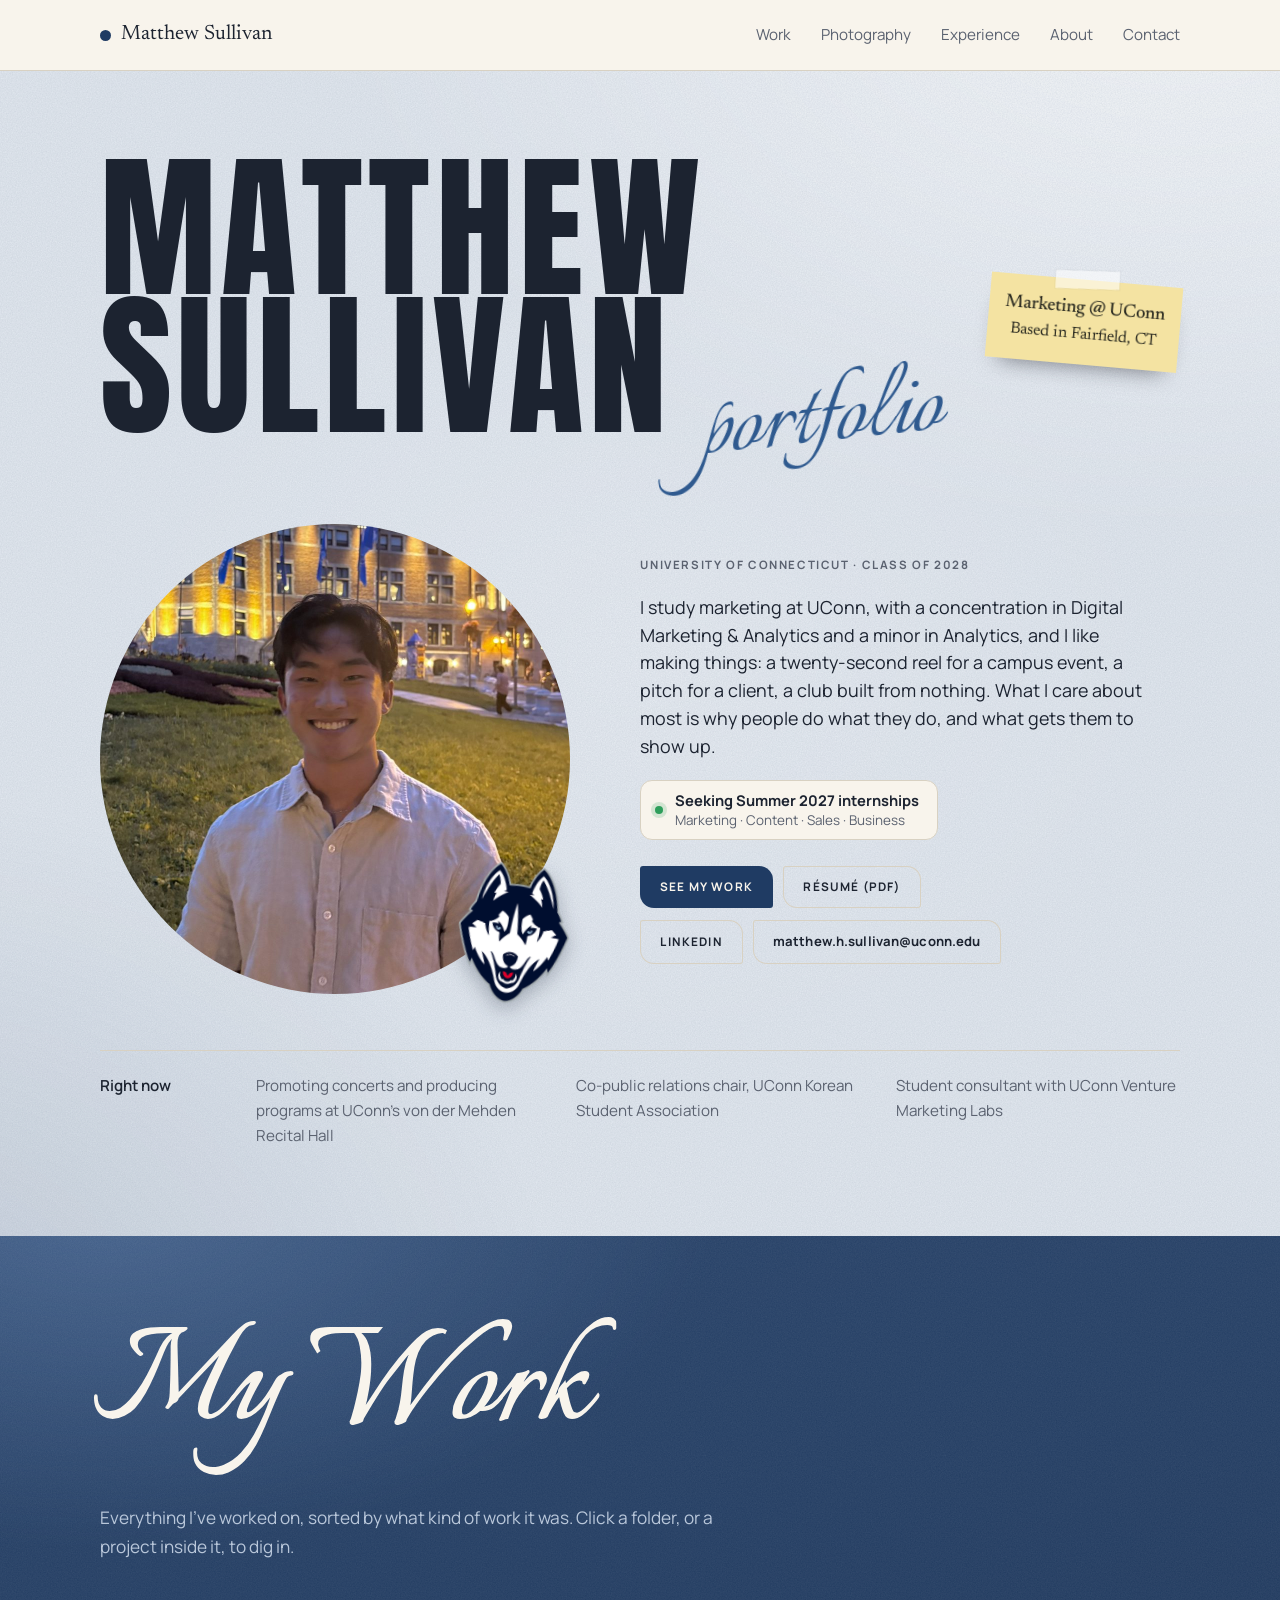
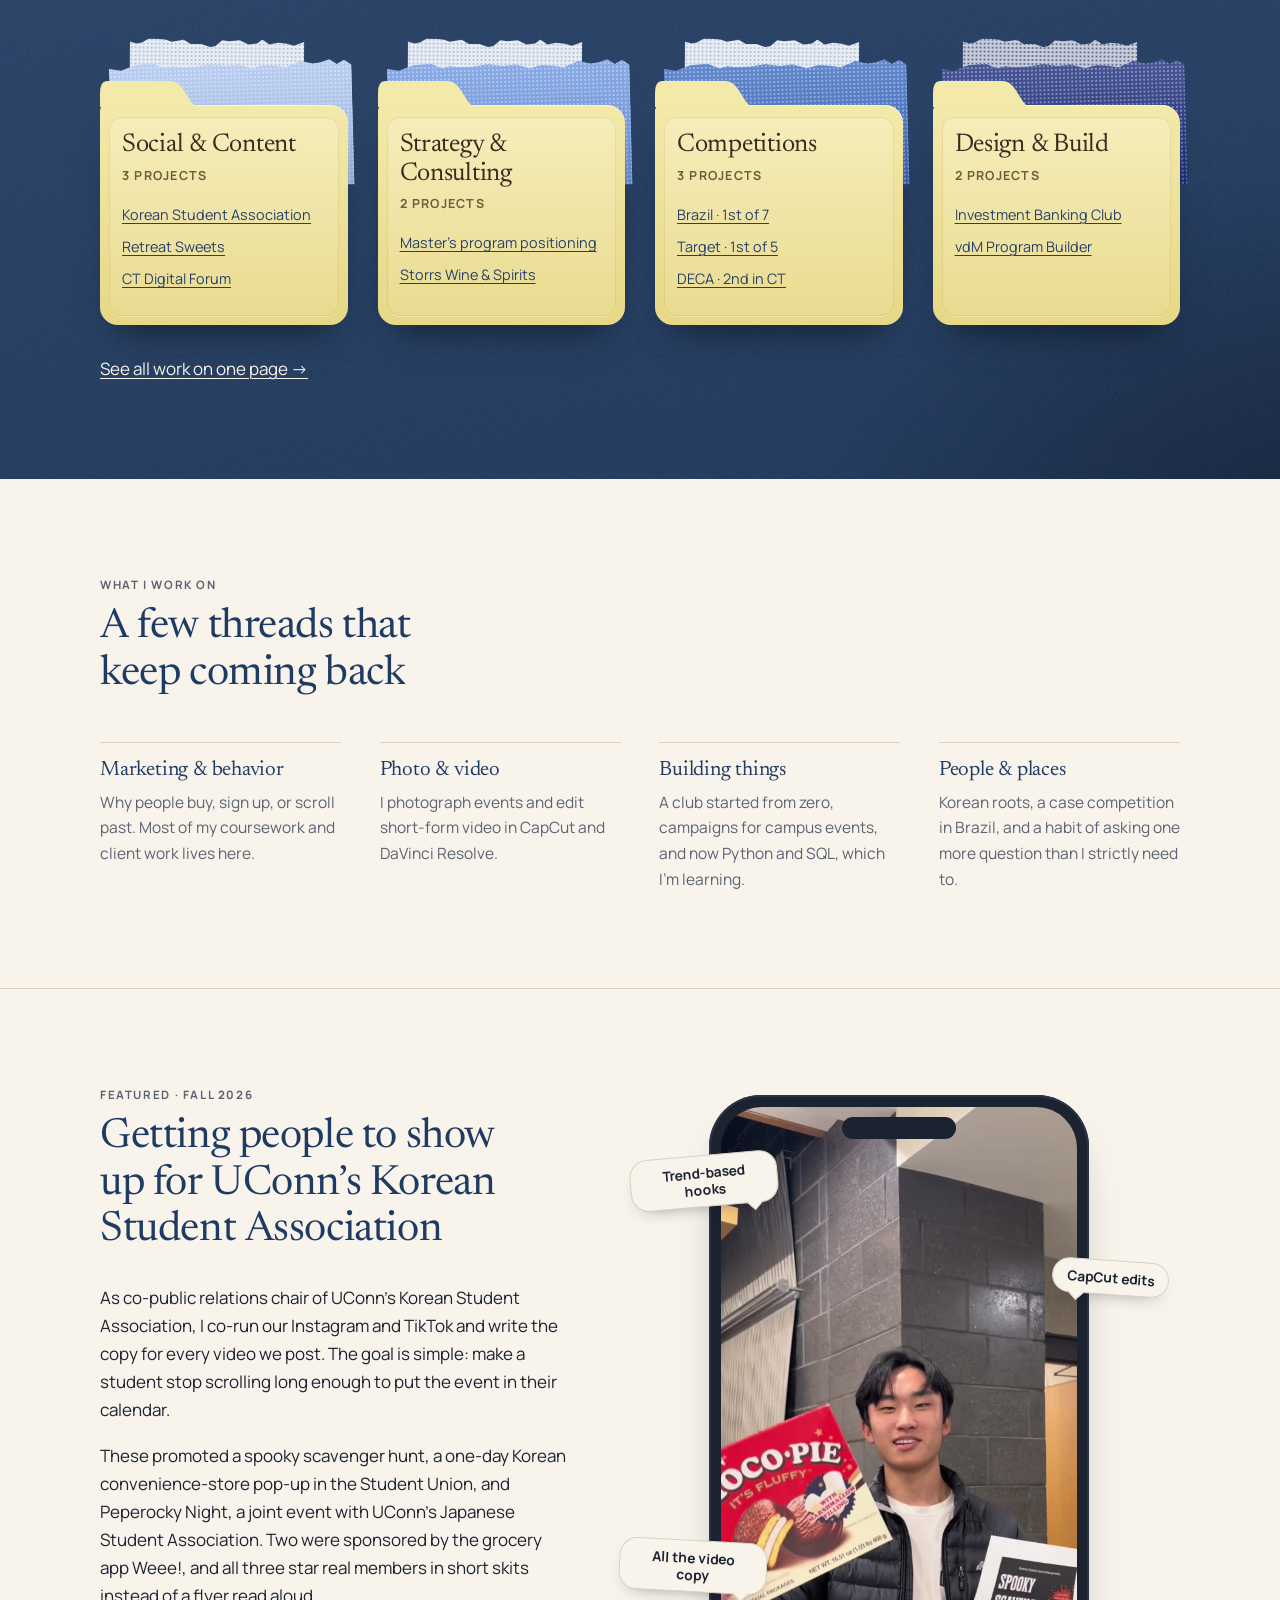
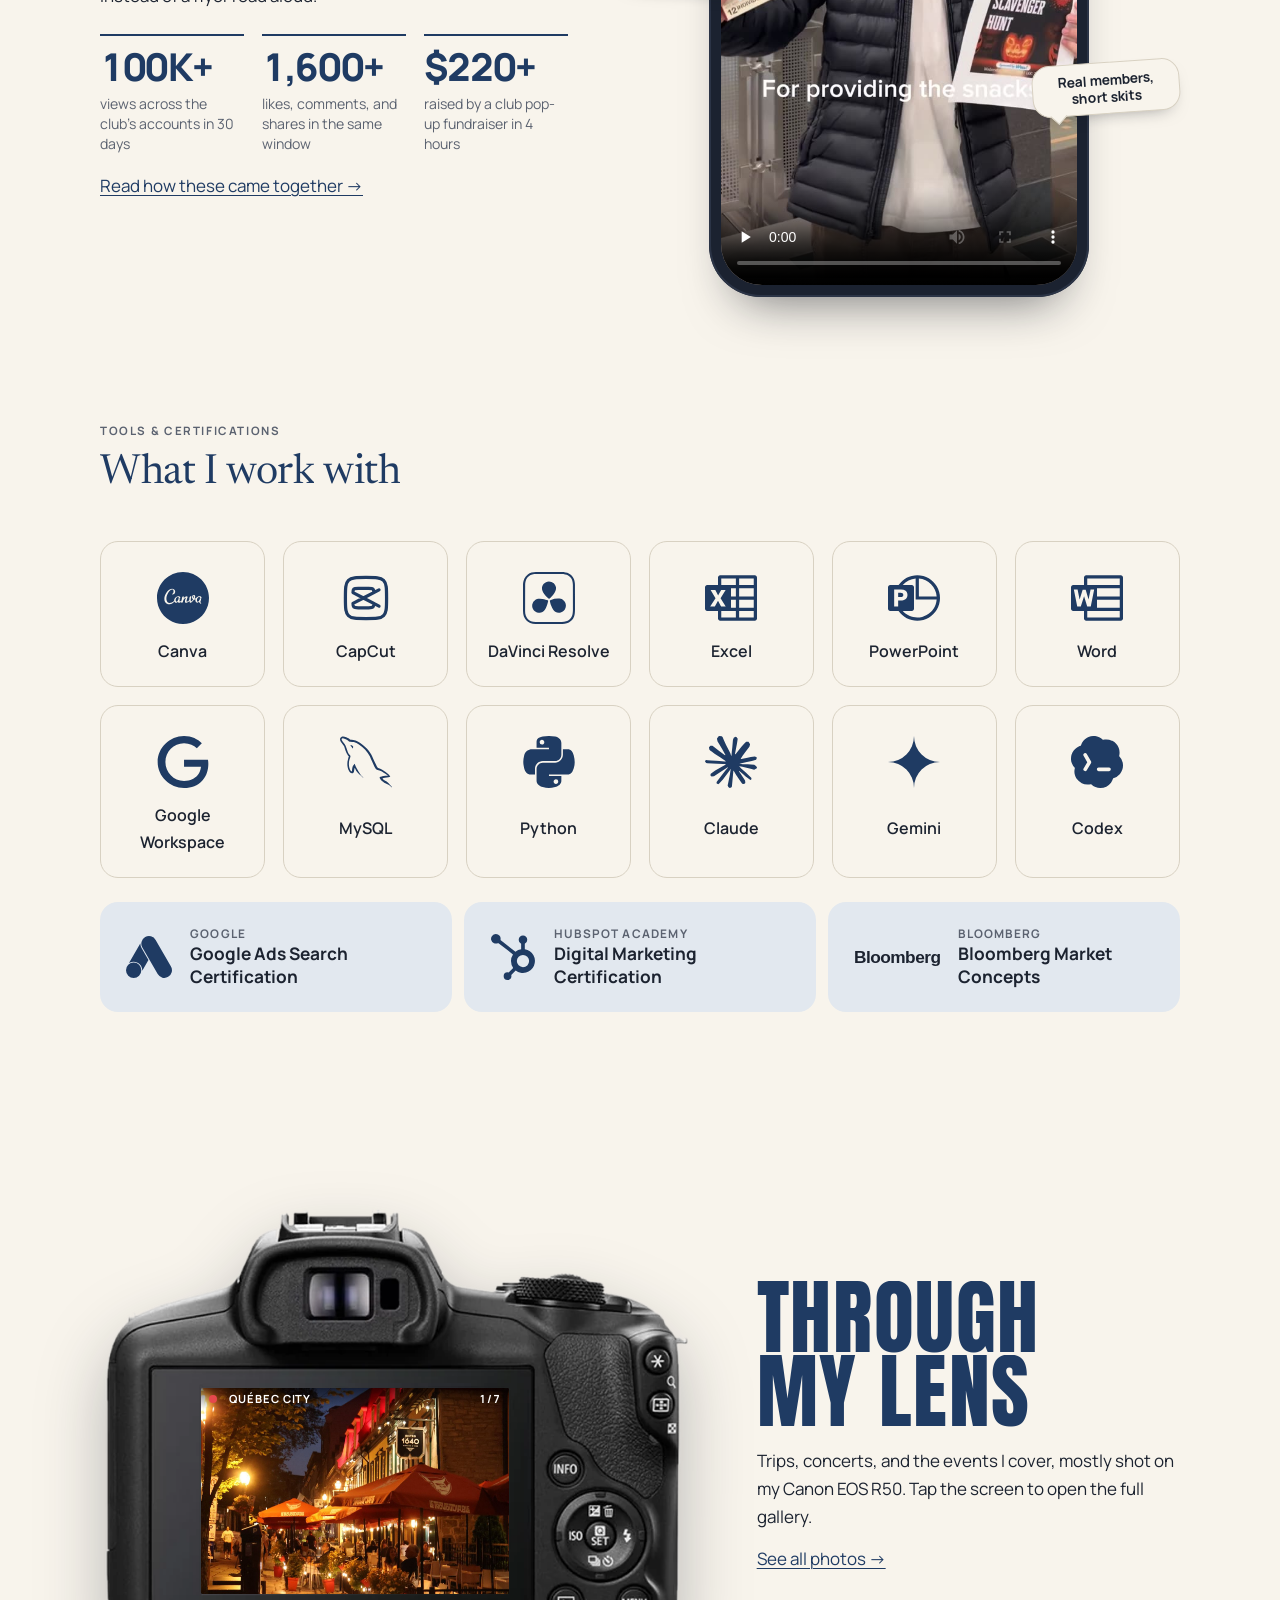
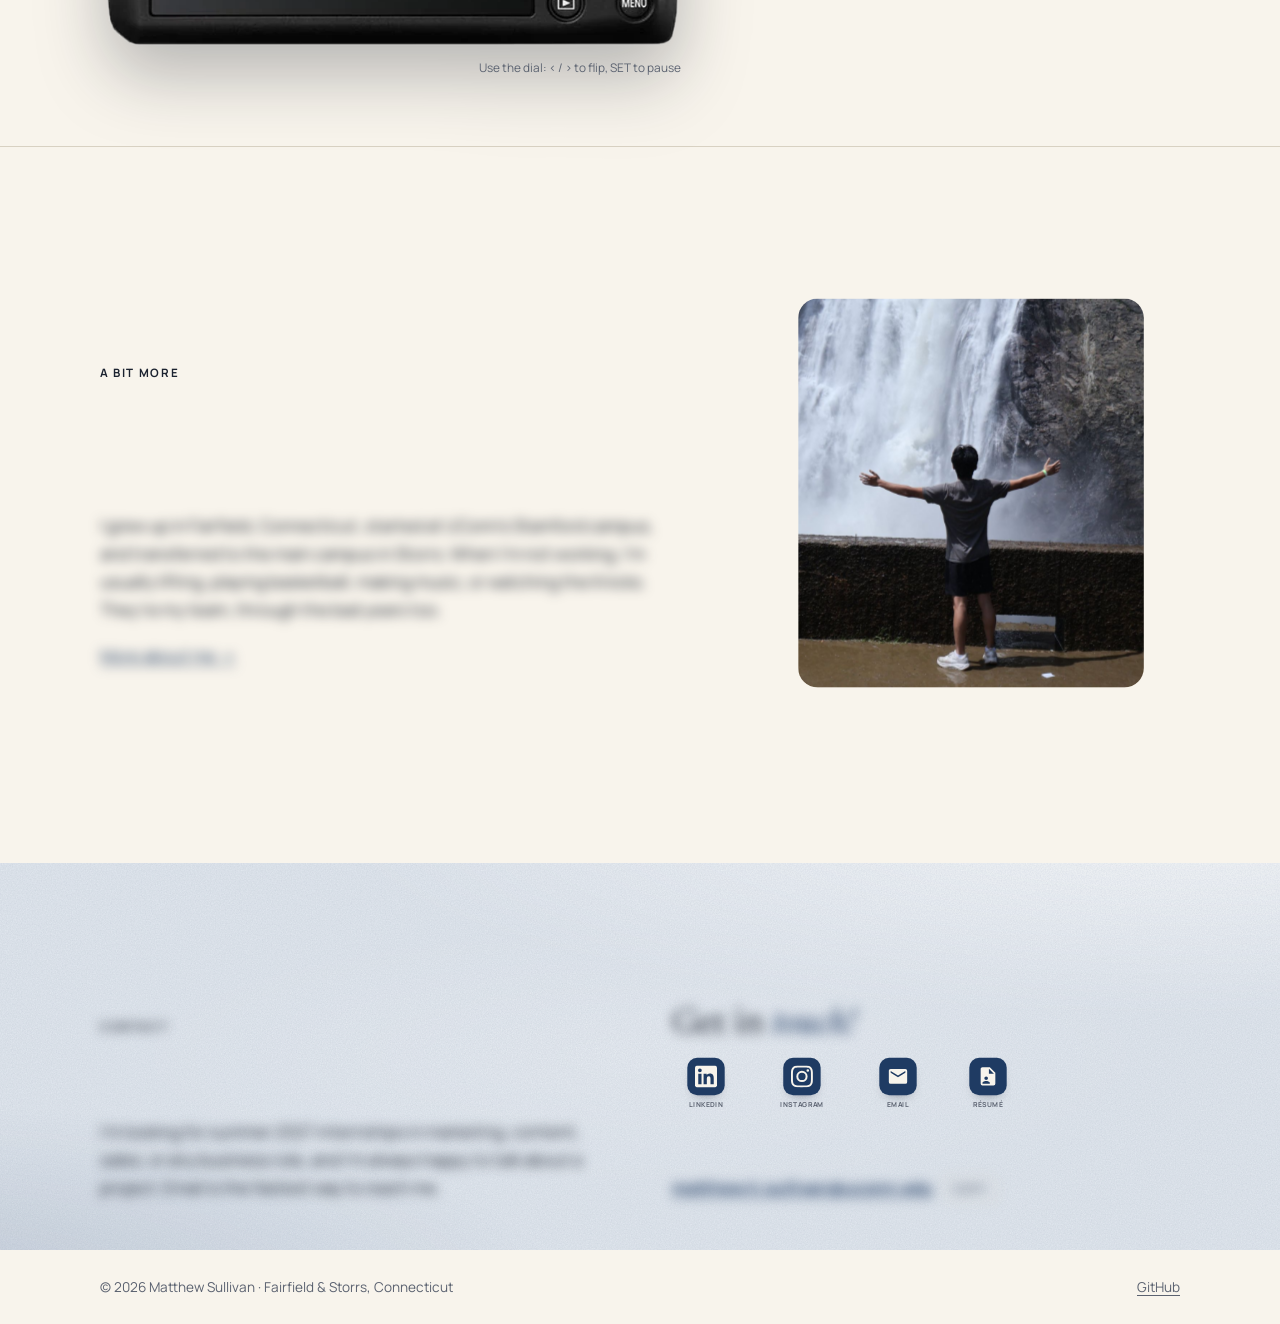
==== commit ec78f51a: "Manila folders with torn halftone sheets Co-Authored-By: Claude Opus 5.5 <noreply@anthropic.com> Cla" ====
--- a/index.html
+++ b/index.html
@@ -82,7 +82,7 @@
       </div>
       <div class="folders">
         <div class="folder">
-          <div class="folder-papers" aria-hidden="true"></div>
+          <div class="folder-papers" aria-hidden="true"><span></span><span></span></div>
           <div class="folder-body">
             <h3><a class="folder-link" href="work.html#ksa">Social &amp; Content</a></h3>
             <p class="folder-count">3 projects</p>
@@ -90,7 +90,7 @@
           </div>
         </div>
         <div class="folder">
-          <div class="folder-papers" aria-hidden="true"></div>
+          <div class="folder-papers" aria-hidden="true"><span></span><span></span></div>
           <div class="folder-body">
             <h3><a class="folder-link" href="work.html#srib">Strategy &amp; Consulting</a></h3>
             <p class="folder-count">2 projects</p>
@@ -98,7 +98,7 @@
           </div>
         </div>
         <div class="folder">
-          <div class="folder-papers" aria-hidden="true"></div>
+          <div class="folder-papers" aria-hidden="true"><span></span><span></span></div>
           <div class="folder-body">
             <h3><a class="folder-link" href="work.html#brazil">Competitions</a></h3>
             <p class="folder-count">3 projects</p>
@@ -106,7 +106,7 @@
           </div>
         </div>
         <div class="folder">
-          <div class="folder-papers" aria-hidden="true"></div>
+          <div class="folder-papers" aria-hidden="true"><span></span><span></span></div>
           <div class="folder-body">
             <h3><a class="folder-link" href="work.html#ib-club">Design &amp; Build</a></h3>
             <p class="folder-count">2 projects</p>
--- a/assets/css/site.css
+++ b/assets/css/site.css
@@ -632,3 +632,97 @@
 .script-h .w { overflow: visible !important; padding-bottom: 0; margin-bottom: 0; }
 .band-navy .section-head:has(> .script-h) p { font-size: 1.08rem; }
 .section-head .script-h { -webkit-text-stroke: .012em currentColor; paint-order: stroke fill; margin-bottom: .22em; }
+/* featured: heading + copy stack in the left column; the phone spans both rows on the right */
+@media (min-width: 901px) {
+  .featured-sec .wrap { display: grid; grid-template-columns: minmax(0, 5fr) minmax(0, 6fr); grid-template-areas: "head phone" "copy phone";
+    grid-template-rows: auto 1fr; column-gap: clamp(28px, 4vw, 56px); }
+  .featured-sec .feature { display: contents; }
+  .featured-sec .section-head { grid-area: head; margin-bottom: clamp(20px, 2.4vw, 30px); align-self: end; }
+  .featured-sec .feature-copy { grid-area: copy; align-self: start; }
+  .featured-sec .phone-stage { grid-area: phone; align-self: center; }
+}
+.app-shots .shot { border-radius: 10px; box-shadow: 0 0 0 1px var(--rule), 0 18px 34px -22px rgba(10, 18, 32, .55); }
+@media (min-width: 561px) { .case .stats.stats-wide-first:has(> div) { grid-template-columns: minmax(0, 2.2fr) minmax(0, 1fr); max-width: 680px; } }
+.stats-wide-first dt { white-space: nowrap; font-size: clamp(1.75rem, 6.2cqi, 2.7rem); }
+@media (max-width: 560px) { .stats.stats-wide-first { grid-template-columns: minmax(0, 1fr); } .stats-wide-first dt { white-space: normal; } }
+
+/* ---------- depth + grain on the blue sections ---------- */
+:root {
+  --grain-dark: url("data:image/svg+xml,%3Csvg xmlns='http://www.w3.org/2000/svg' width='240' height='240'%3E%3Cfilter id='n'%3E%3CfeTurbulence type='fractalNoise' baseFrequency='.8' numOctaves='3' stitchTiles='stitch'/%3E%3CfeColorMatrix values='0 0 0 0 .08 0 0 0 0 .12 0 0 0 0 .2 0 0 0 .13 0'/%3E%3C/filter%3E%3Crect width='100%25' height='100%25' filter='url(%23n)'/%3E%3C/svg%3E");
+  --grain-light: url("data:image/svg+xml,%3Csvg xmlns='http://www.w3.org/2000/svg' width='240' height='240'%3E%3Cfilter id='n'%3E%3CfeTurbulence type='fractalNoise' baseFrequency='.8' numOctaves='3' stitchTiles='stitch'/%3E%3CfeColorMatrix values='0 0 0 0 1 0 0 0 0 1 0 0 0 0 1 0 0 0 .075 0'/%3E%3C/filter%3E%3Crect width='100%25' height='100%25' filter='url(%23n)'/%3E%3C/svg%3E");
+}
+/* pale blue: a soft light from the top right, a little shade bottom left */
+.hero, .contact {
+  background-color: var(--sand);
+  background-image:
+    var(--grain-dark),
+    radial-gradient(120% 90% at 92% -10%, rgba(255, 255, 255, .7), transparent 55%),
+    radial-gradient(90% 80% at -10% 110%, rgba(31, 59, 99, .14), transparent 60%),
+    radial-gradient(60% 50% at 50% 50%, rgba(255, 255, 255, .18), transparent 70%);
+}
+/* navy: lighter glow top left, deeper ink bottom right, faint grain */
+.band-navy {
+  background-color: var(--band);
+  background-image:
+    var(--grain-light),
+    radial-gradient(80% 70% at 8% -5%, rgba(140, 175, 225, .30), transparent 60%),
+    radial-gradient(70% 80% at 105% 110%, rgba(4, 10, 24, .55), transparent 60%),
+    linear-gradient(170deg, rgba(255, 255, 255, .04), rgba(0, 0, 0, .12));
+}
+@media (prefers-color-scheme: dark) {
+  :root:not([data-theme="light"]) .hero, :root:not([data-theme="light"]) .contact {
+    background-image: var(--grain-light),
+      radial-gradient(120% 90% at 92% -10%, rgba(120, 150, 200, .16), transparent 55%),
+      radial-gradient(90% 80% at -10% 110%, rgba(0, 0, 0, .35), transparent 60%);
+  }
+}
+[data-theme="dark"] .hero, [data-theme="dark"] .contact {
+  background-image: var(--grain-light),
+    radial-gradient(120% 90% at 92% -10%, rgba(120, 150, 200, .16), transparent 55%),
+    radial-gradient(90% 80% at -10% 110%, rgba(0, 0, 0, .35), transparent 60%);
+}
+
+/* ---------- manila folders with torn halftone sheets ---------- */
+:root { --fold-a: #F3E9A9; --fold-b: #E7D886; --fold-ink: #3A2B1E; --fold-soft: #6E5C3A; --fold-link: #26406B; }
+@media (prefers-color-scheme: dark) { :root:not([data-theme="light"]) { --fold-a: #DCCE88; --fold-b: #CDBC6F; } }
+:root[data-theme="dark"] { --fold-a: #DCCE88; --fold-b: #CDBC6F; }
+.folders { padding-top: 34px; }
+.folder { padding-top: 46px; }
+.folder-papers { left: 5%; right: -3%; top: 0; height: 130px; background: none; box-shadow: none; border-radius: 0;
+  transform: rotate(-1.5deg); transform-origin: 30% 100%; transition: transform .5s cubic-bezier(.2,.8,.2,1); }
+.folder-papers span { position: absolute; display: block; }
+/* back sheet: pale, printed-looking */
+.folder-papers span:first-child { left: 8%; right: 20%; top: 0; bottom: 0; transform: rotate(2deg);
+  background: radial-gradient(rgba(70, 90, 130, .28) 1px, transparent 1.3px) 0 0 / 4px 4px, #E9EEF6; clip-path: polygon(0% 4px, 4% 6px, 7% 5px, 11% 1px, 16% 1px, 21% 2px, 24% 4px, 31% 2px, 35% 6px, 41% 6px, 46% 9px, 49% 8px, 53% 2px, 57% 3px, 63% 2px, 68% 6px, 73% 5px, 76% 1px, 80% 6px, 85% 4px, 90% 5px, 94% 7px, 100% 3px, 100% 100%, 0 100%); }
+/* front sheet: blue, darker in each folder */
+.folder-papers span:last-child { left: 0; right: 0; top: 26px; bottom: 0;
+  background: radial-gradient(rgba(255, 255, 255, .35) 1px, transparent 1.4px) 0 0 / 4px 4px,
+    linear-gradient(180deg, rgba(255,255,255,.18), rgba(0,0,0,.08)), var(--sheet-c, #8FB0E8); clip-path: polygon(0% 6px, 5% 8px, 11% 3px, 18% 2px, 23% 7px, 26% 5px, 29% 6px, 35% 6px, 42% 4px, 48% 6px, 53% 5px, 59% 9px, 64% 6px, 68% 7px, 73% 9px, 79% 3px, 84% 6px, 87% 5px, 91% 2px, 94% 7px, 97% 3px, 100% 8px, 100% 100%, 0 100%); }
+.folder:nth-child(1) { --sheet-c: #A9C3EE; }
+.folder:nth-child(2) { --sheet-c: #6F98E0; }
+.folder:nth-child(3) { --sheet-c: #3F6DC2; }
+.folder:nth-child(4) { --sheet-c: #1F2F7E; }
+.folder:nth-child(4) .folder-papers span:first-child { background: radial-gradient(rgba(30, 40, 90, .55) 1px, transparent 1.4px) 0 0 / 4px 4px, #C9CFDD; }
+/* the folder front */
+.folder-body { background: linear-gradient(180deg, var(--fold-a), var(--fold-b)); color: var(--fold-ink); isolation: isolate;
+  border-radius: 6px 18px 18px 18px; padding: 26px 22px 22px; min-height: 220px;
+  box-shadow: inset 0 1px 0 rgba(255,255,255,.55), 0 22px 34px -20px rgba(0, 0, 0, .6); }
+.folder-body::before { top: -24px; left: 0; width: 48%; height: 26px; border-radius: 0; background: var(--fold-a);
+  -webkit-mask: url("data:image/svg+xml,%3Csvg xmlns='http://www.w3.org/2000/svg' viewBox='0 0 200 26' preserveAspectRatio='none'%3E%3Cpath d='M0 26V12Q0 0 12 0H118Q130 0 139 8L152 20Q158 26 170 26Z'/%3E%3C/svg%3E") 0 0 / 100% 100% no-repeat;
+          mask: url("data:image/svg+xml,%3Csvg xmlns='http://www.w3.org/2000/svg' viewBox='0 0 200 26' preserveAspectRatio='none'%3E%3Cpath d='M0 26V12Q0 0 12 0H118Q130 0 139 8L152 20Q158 26 170 26Z'/%3E%3C/svg%3E") 0 0 / 100% 100% no-repeat; }
+/* soft inner panel, like a pressed edge on real card stock */
+.folder-body::after { content: ""; position: absolute; inset: 12px 9px 9px; border-radius: 13px; z-index: -1; pointer-events: none;
+  background: linear-gradient(180deg, rgba(255,255,255,.22), rgba(255,255,255,.06)); box-shadow: inset 0 0 0 1px rgba(150, 125, 40, .16), 0 1px 0 rgba(255,255,255,.35); }
+.folder h3 { color: var(--fold-ink); font-size: 1.6rem; }
+.folder-count { color: var(--fold-soft); }
+.folder li a { color: var(--fold-link); }
+@media (hover: hover) {
+  .folder:hover .folder-papers { transform: rotate(-3deg) translateY(-18px); }
+  .folder:hover .folder-papers span:first-child { transform: rotate(5deg) translate(6px, -6px); }
+  .folder:hover h3 { color: var(--fold-link); }
+}
+.folder:focus-within .folder-papers { transform: rotate(-3deg) translateY(-18px); }
+.folder-papers span:first-child { transition: transform .5s cubic-bezier(.2,.8,.2,1); }
+.folder { padding-top: 66px; }
+.folder-papers { height: 150px; }
+.folder-papers span:last-child { top: 22px; }
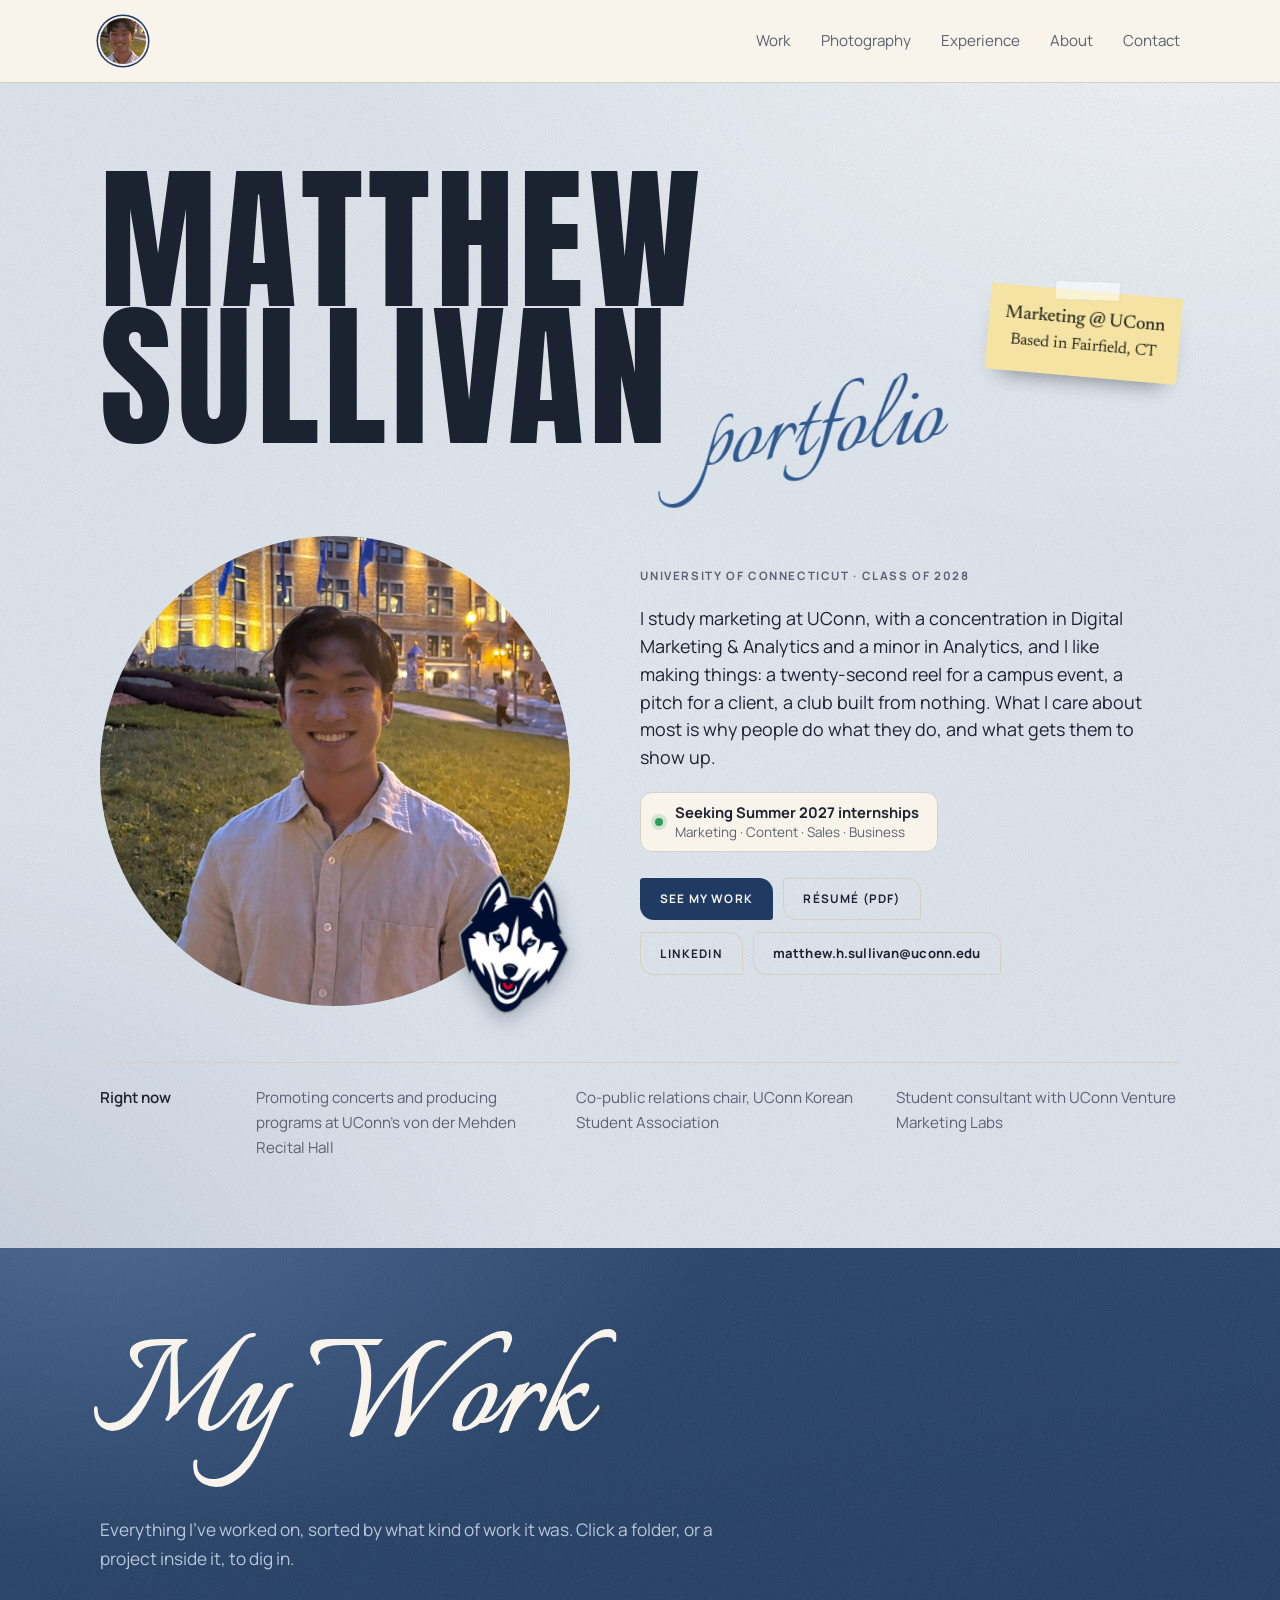
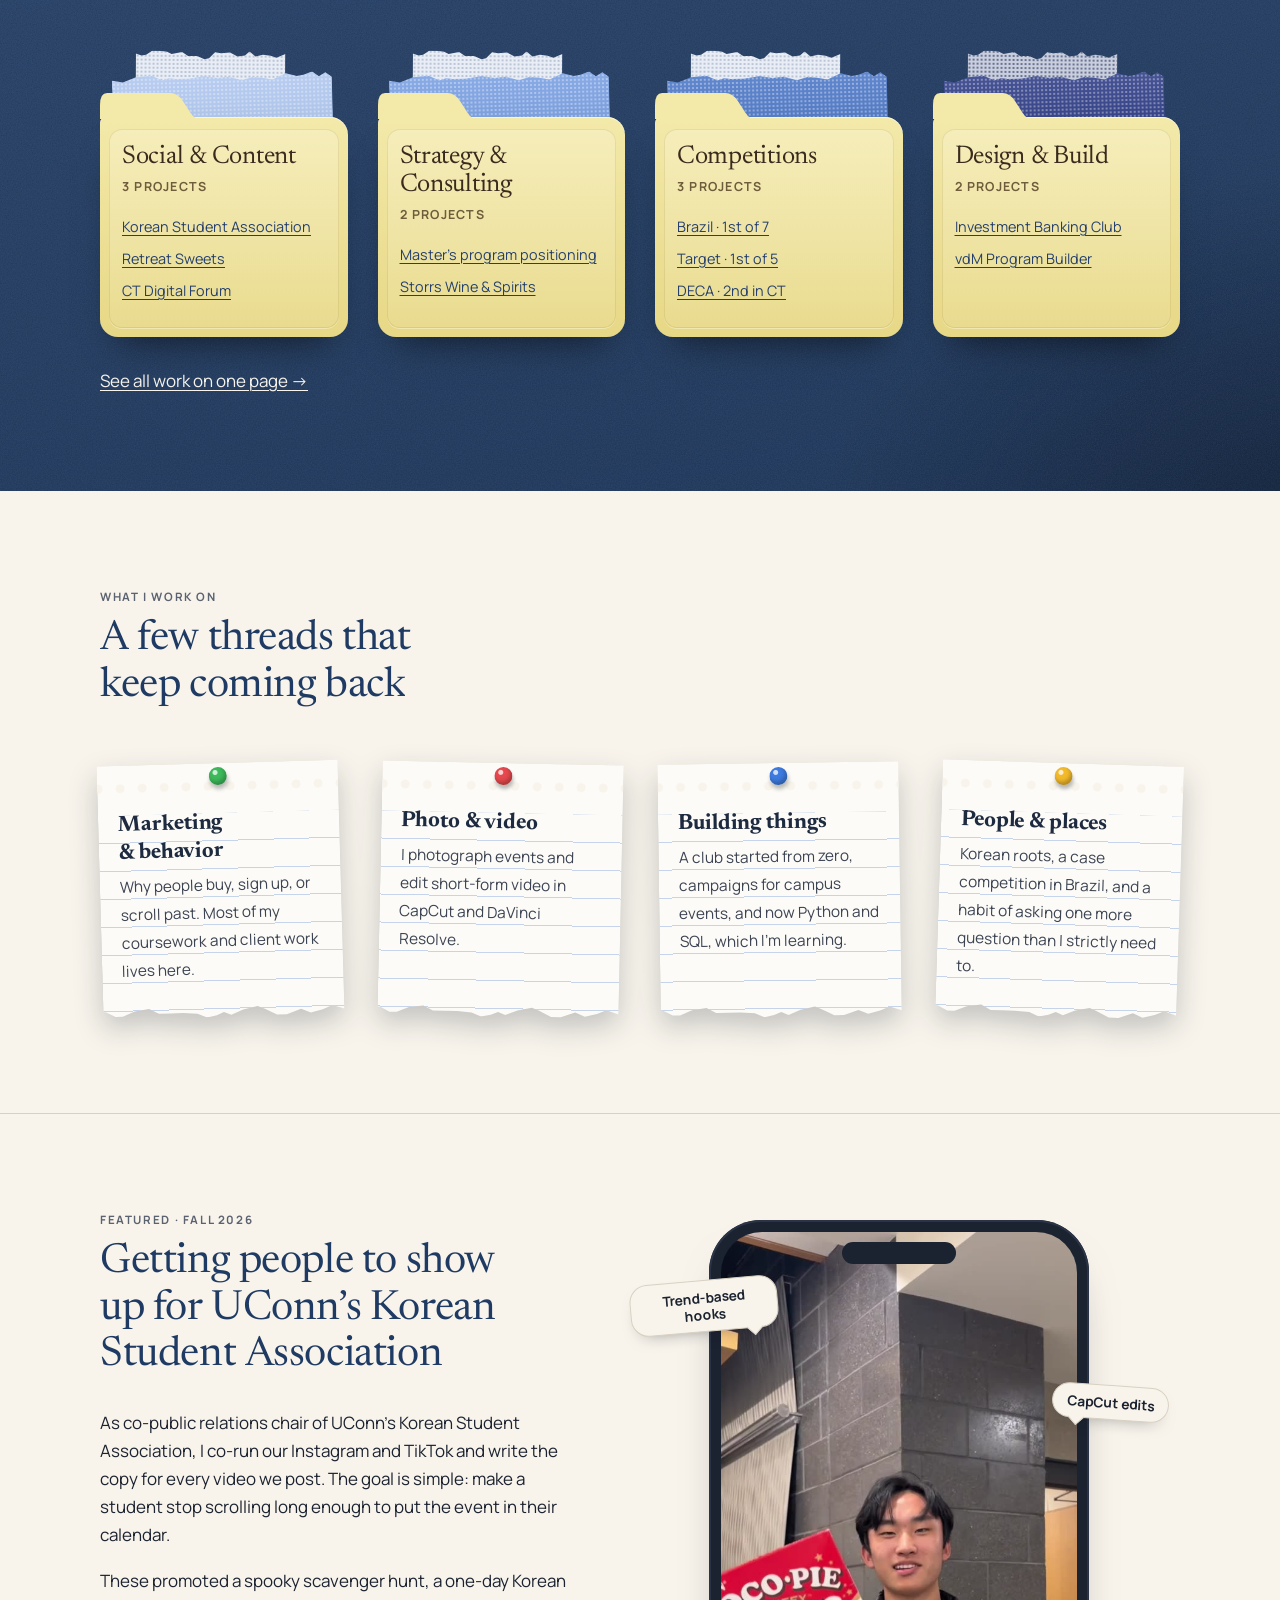
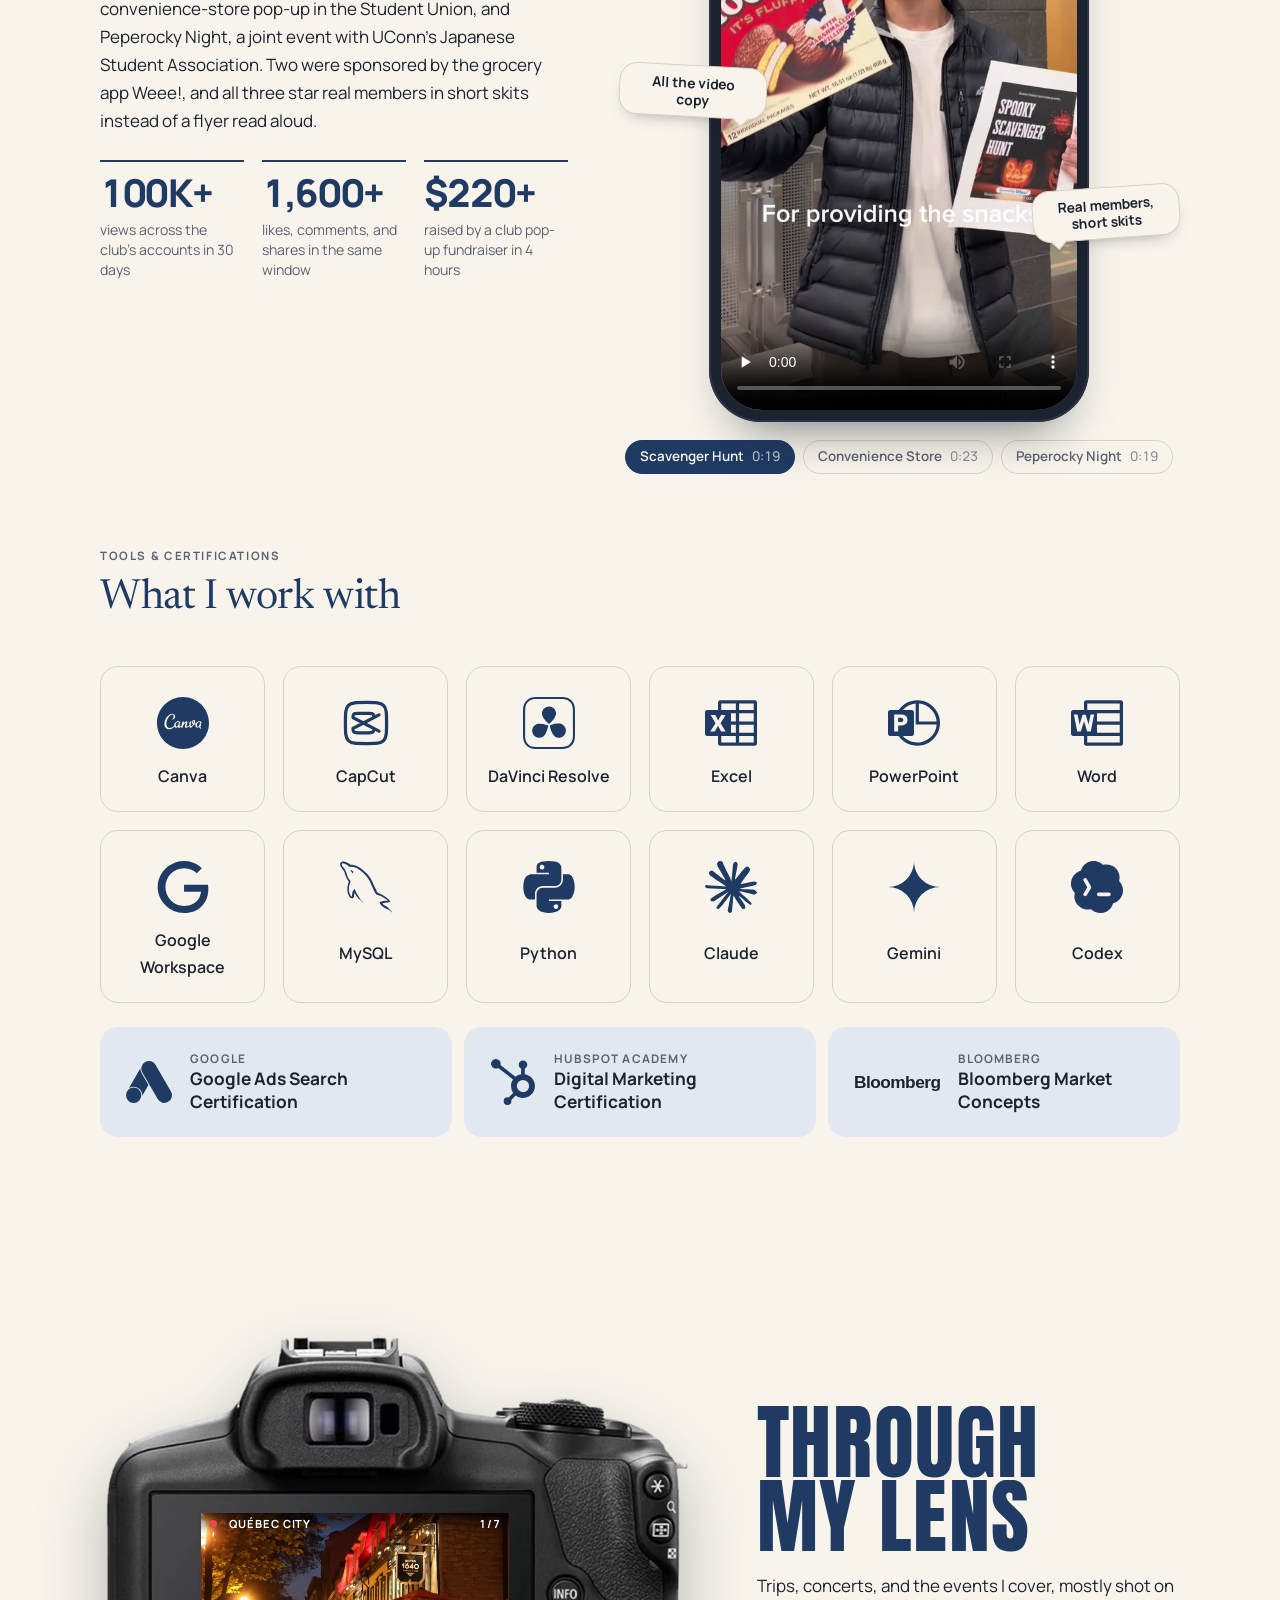
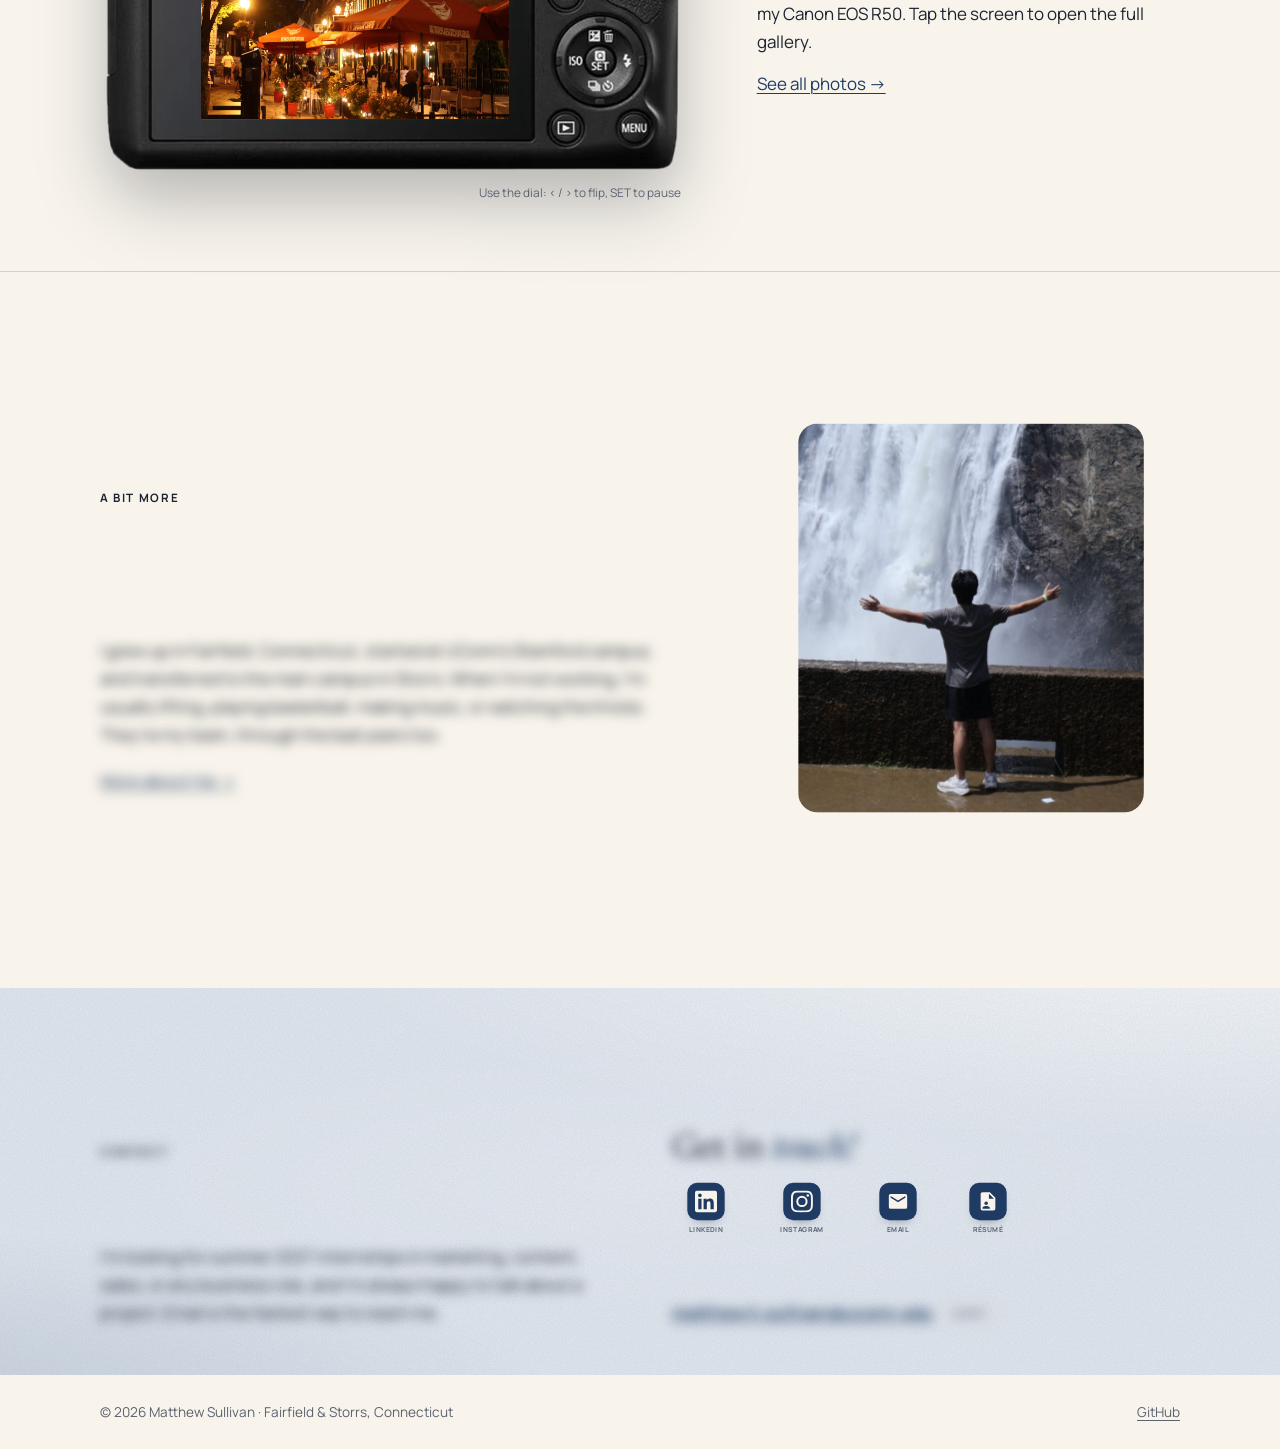
==== commit f20fb348: "Header: round photo links home instead of the name Co-Authored-By: Claude Opus 5.5 <noreply@anthropi" ====
--- a/index.html
+++ b/index.html
@@ -26,7 +26,7 @@
 
 <header class="site-head">
   <div class="wrap">
-    <a class="brand" href="index.html">Matthew Sullivan</a>
+    <a class="brand" href="index.html"><img src="assets/img/matthew-avatar.jpg" alt="Matthew Sullivan, home" width="80" height="80"><span class="brand-name" aria-hidden="true">Matthew Sullivan</span></a>
     <nav class="nav" aria-label="Main">
       <a href="work.html">Work</a>
       <a href="photography.html">Photography</a>
--- a/assets/css/site.css
+++ b/assets/css/site.css
@@ -726,3 +726,43 @@
 .folder { padding-top: 66px; }
 .folder-papers { height: 150px; }
 .folder-papers span:last-child { top: 22px; }
+/* keep folder text readable on hover in light and dark mode */
+.folder .folder-link, .folder .folder-link:hover, .folder .folder-link:focus-visible { color: inherit; }
+.folder li a:hover, .folder li a:focus-visible { color: var(--fold-ink); }
+/* papers sit inside the folder's width instead of spilling past the sides */
+.folder-papers { left: 6%; right: 5%; }
+.folder-papers span:first-child { left: 10%; right: 22%; }
+.side-project .stats { margin-top: 6px; max-width: 520px; }
+
+/* ---------- "threads" as pinned notebook pages ---------- */
+.threads { gap: clamp(22px, 3vw, 40px); padding-top: 10px; filter: drop-shadow(0 12px 14px rgba(10, 18, 32, .22)); }
+.thread { position: relative; border-top: 0; padding: 46px 20px 34px; gap: 6px; transform: rotate(var(--tilt, -1.5deg));
+  background:
+    radial-gradient(circle at 50% 50%, var(--paper) 0 4.2px, transparent 4.8px) 12px 18px / 22px 10px repeat-x,
+    repeating-linear-gradient(180deg, transparent 0 27px, rgba(96, 140, 210, .35) 27px 28px) 0 44px / 100% calc(100% - 44px) no-repeat,
+    #FCFBF7;
+  clip-path: polygon(0 0, 100% 0, 100% calc(100% - 5px), 95% calc(100% - 9px), 91% calc(100% - 5px), 86% calc(100% - 2px), 82% calc(100% - 6px), 76% calc(100% - 1px), 72% calc(100% - 1px), 67% calc(100% - 7px), 64% calc(100% - 10px), 58% calc(100% - 7px), 53% calc(100% - 2px), 50% calc(100% - 5px), 47% calc(100% - 2px), 43% calc(100% - 0px), 39% calc(100% - 4px), 33% calc(100% - 5px), 28% calc(100% - 5px), 23% calc(100% - 5px), 19% calc(100% - 10px), 13% calc(100% - 8px), 8% calc(100% - 3px), 5% calc(100% - 3px), 1% calc(100% - 8px), 0 calc(100% - 8px)); transition: transform .45s cubic-bezier(.2,.8,.2,1); }
+.thread::before { content: ""; position: absolute; top: 4px; left: 50%; width: 18px; height: 18px; margin-left: -9px; border-radius: 50%;
+  background: radial-gradient(circle at 35% 30%, rgba(255,255,255,.75) 0 2px, transparent 3px), var(--pin, #3DBA5B);
+  box-shadow: inset -2px -3px 4px rgba(0,0,0,.25), 1px 4px 4px rgba(0,0,0,.28); z-index: 1; }
+.thread h3 { color: #1D2A3F; font-size: 1.32rem; line-height: 28px; margin: 0; }
+.thread p { color: #3B4352; font-size: 0.96rem; line-height: 28px; margin: 0; }
+.thread:nth-child(1) { --tilt: -1.6deg; --pin: #3DBA5B; }
+.thread:nth-child(2) { --tilt: 1.2deg; --pin: #E5484D; }
+.thread:nth-child(3) { --tilt: -.8deg; --pin: #3E7BE0; }
+.thread:nth-child(4) { --tilt: 1.8deg; --pin: #F2B92B; }
+@media (hover: hover) { .thread:hover { transform: rotate(0deg) translateY(-6px); } }
+.thread { background-position: 12px 18px, 0 50px, 0 0; }
+.thread h3 { font-weight: 700; font-size: 1.38rem; letter-spacing: -.005em; }
+/* header: round photo of Matthew links home; the name shows on hover (desktop) */
+.brand::before { content: none; }
+.brand { gap: 12px; }
+.brand img { width: 46px; height: 46px; border-radius: 50%; object-fit: cover; display: block;
+  box-shadow: 0 0 0 2px var(--paper), 0 0 0 3.5px var(--accent); transition: transform .35s cubic-bezier(.34,1.5,.5,1), box-shadow .3s ease; }
+.brand .brand-name { font-size: 1.05rem; opacity: 0; translate: -6px 0; transition: opacity .3s ease, translate .35s cubic-bezier(.2,.8,.2,1); white-space: nowrap; }
+@media (hover: hover) {
+  .brand:hover img { transform: scale(1.08) rotate(-4deg); }
+  .brand:hover .brand-name { opacity: 1; translate: 0 0; }
+}
+.brand:focus-visible .brand-name { opacity: 1; translate: 0 0; }
+@media (max-width: 720px) { .brand .brand-name { display: none; } .brand img { width: 42px; height: 42px; } }
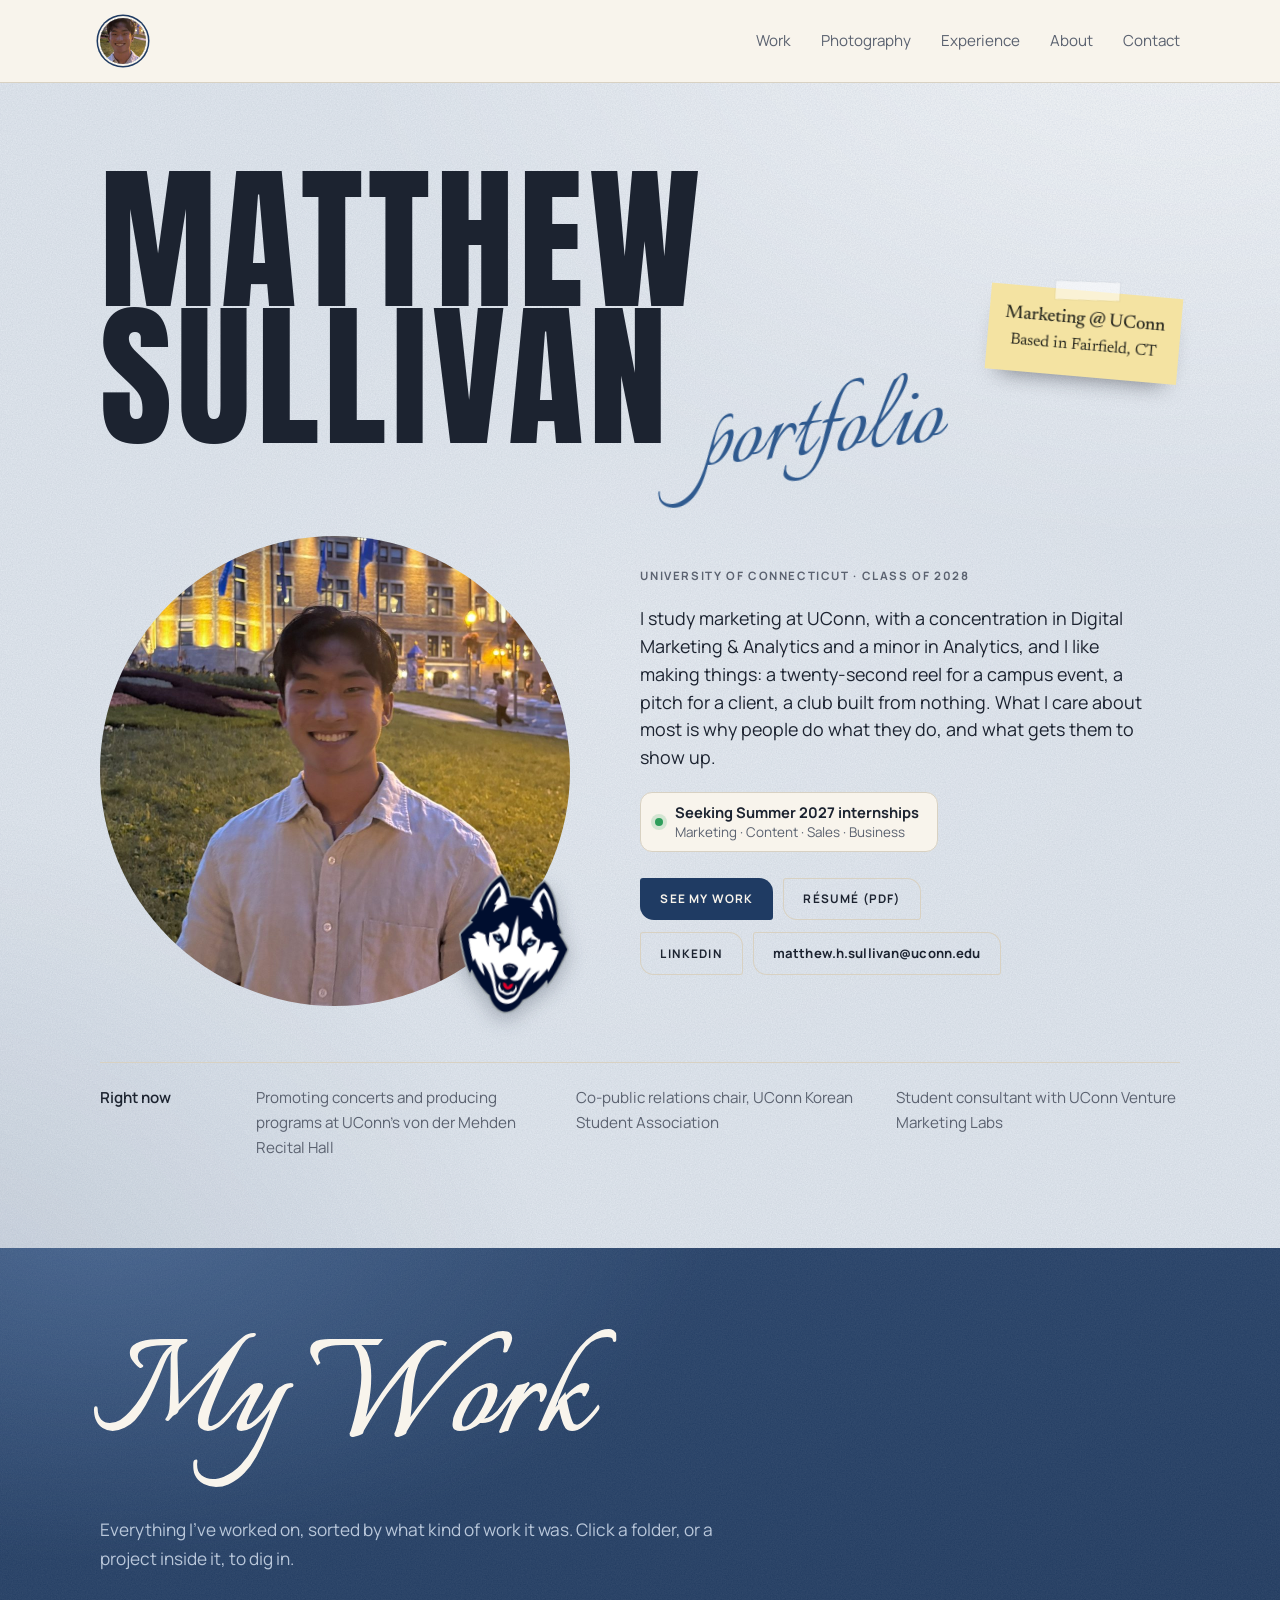
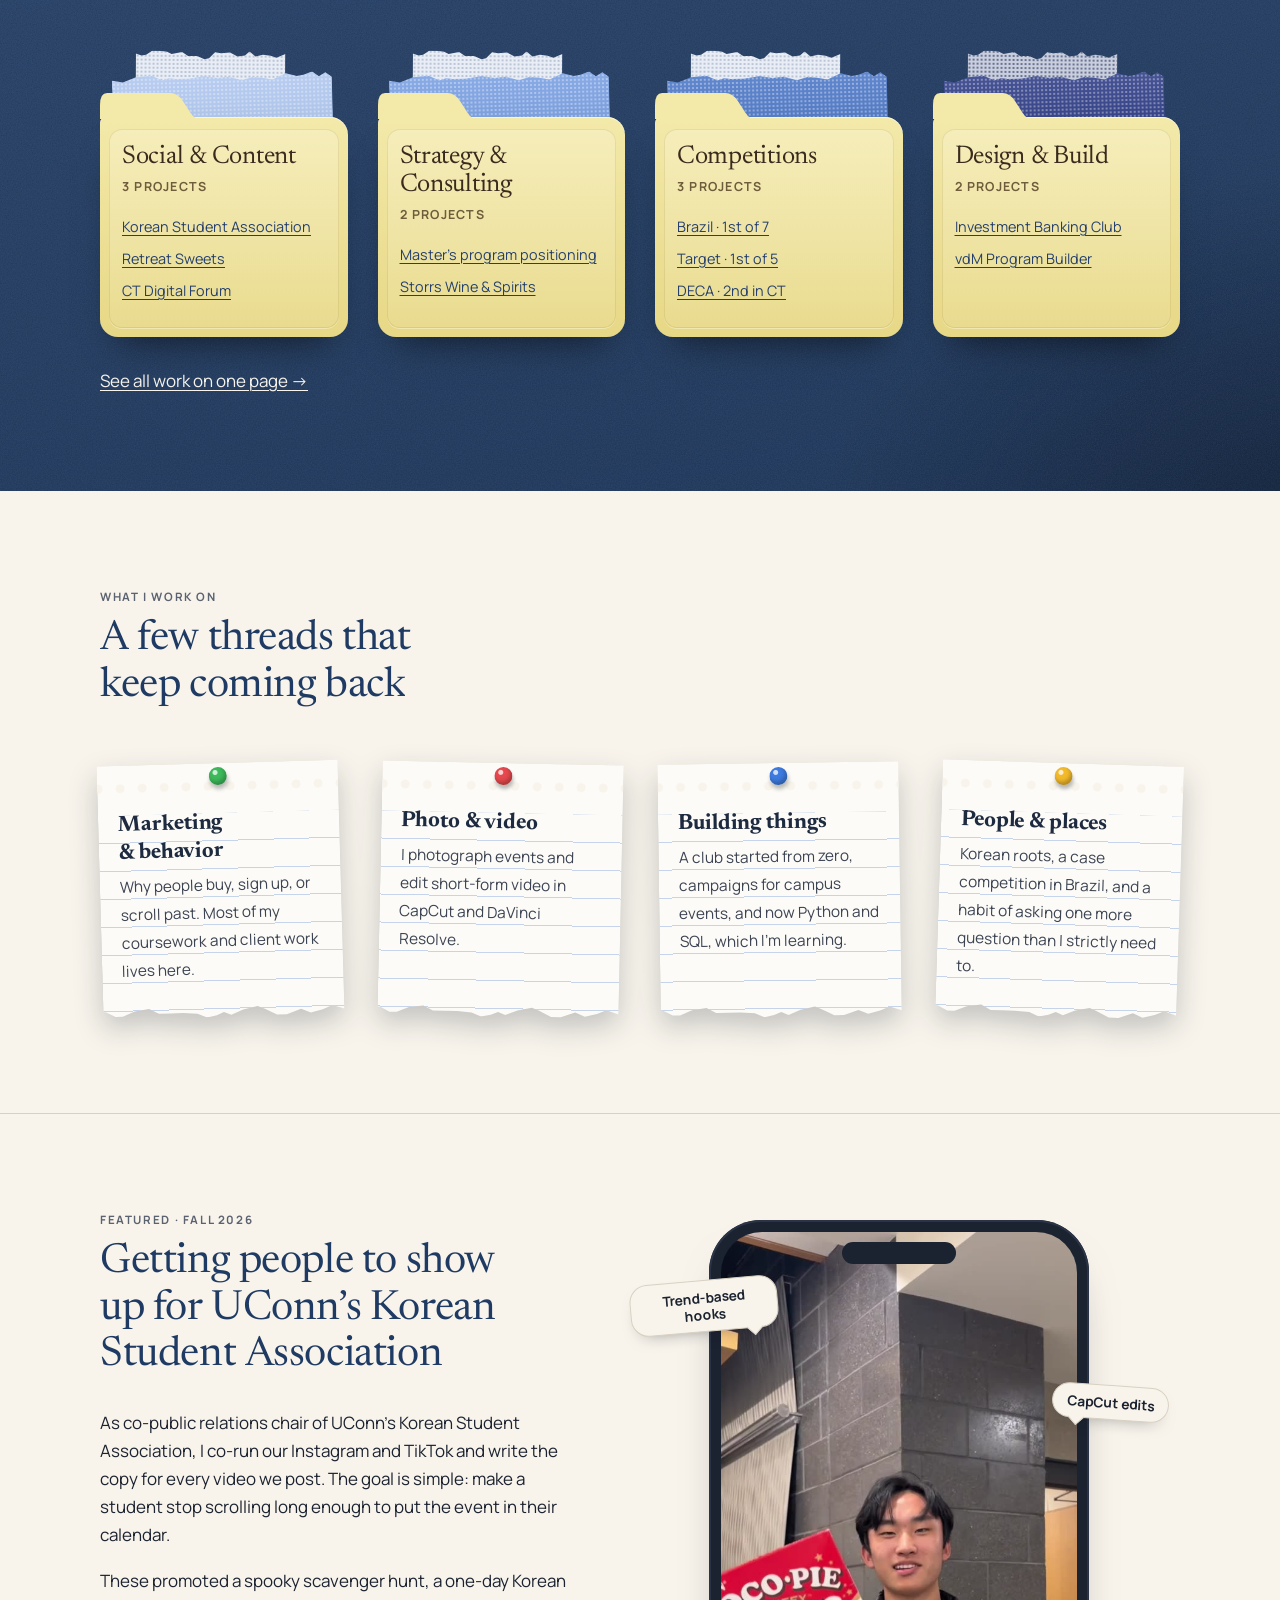
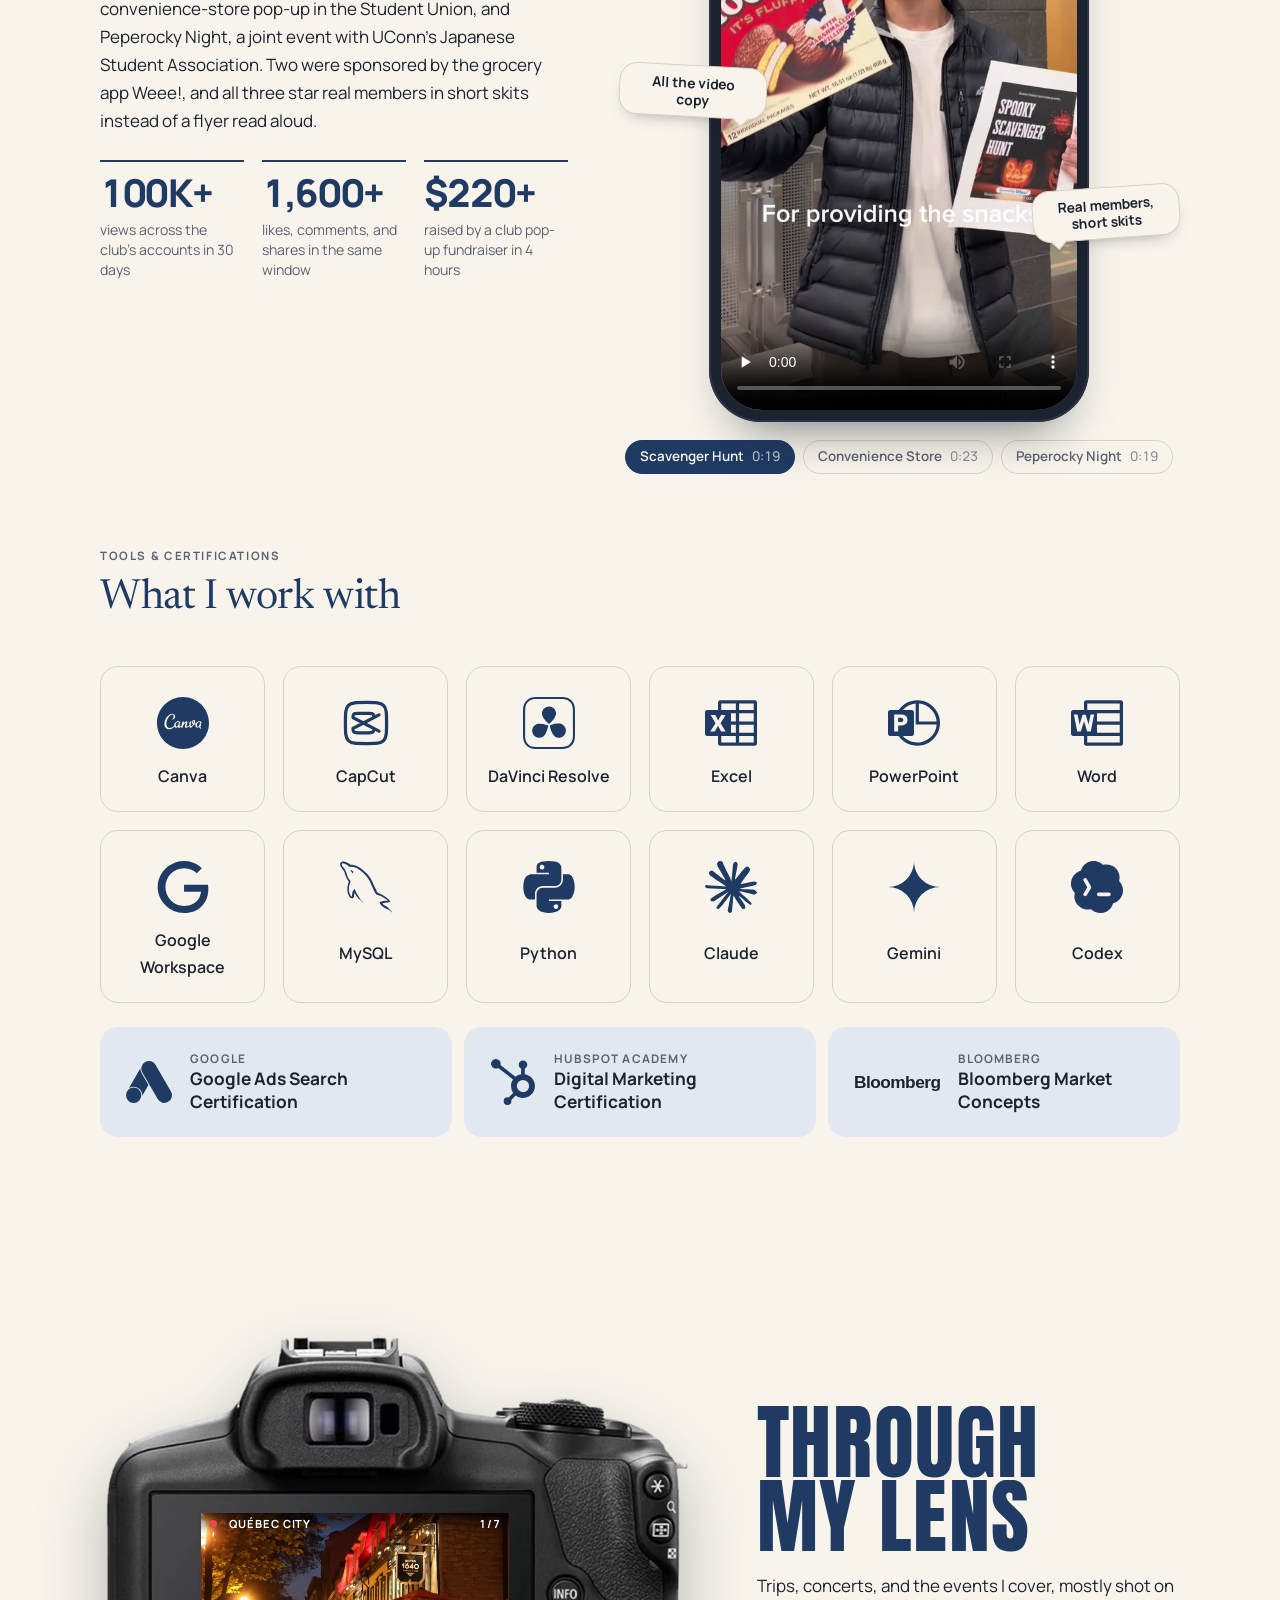
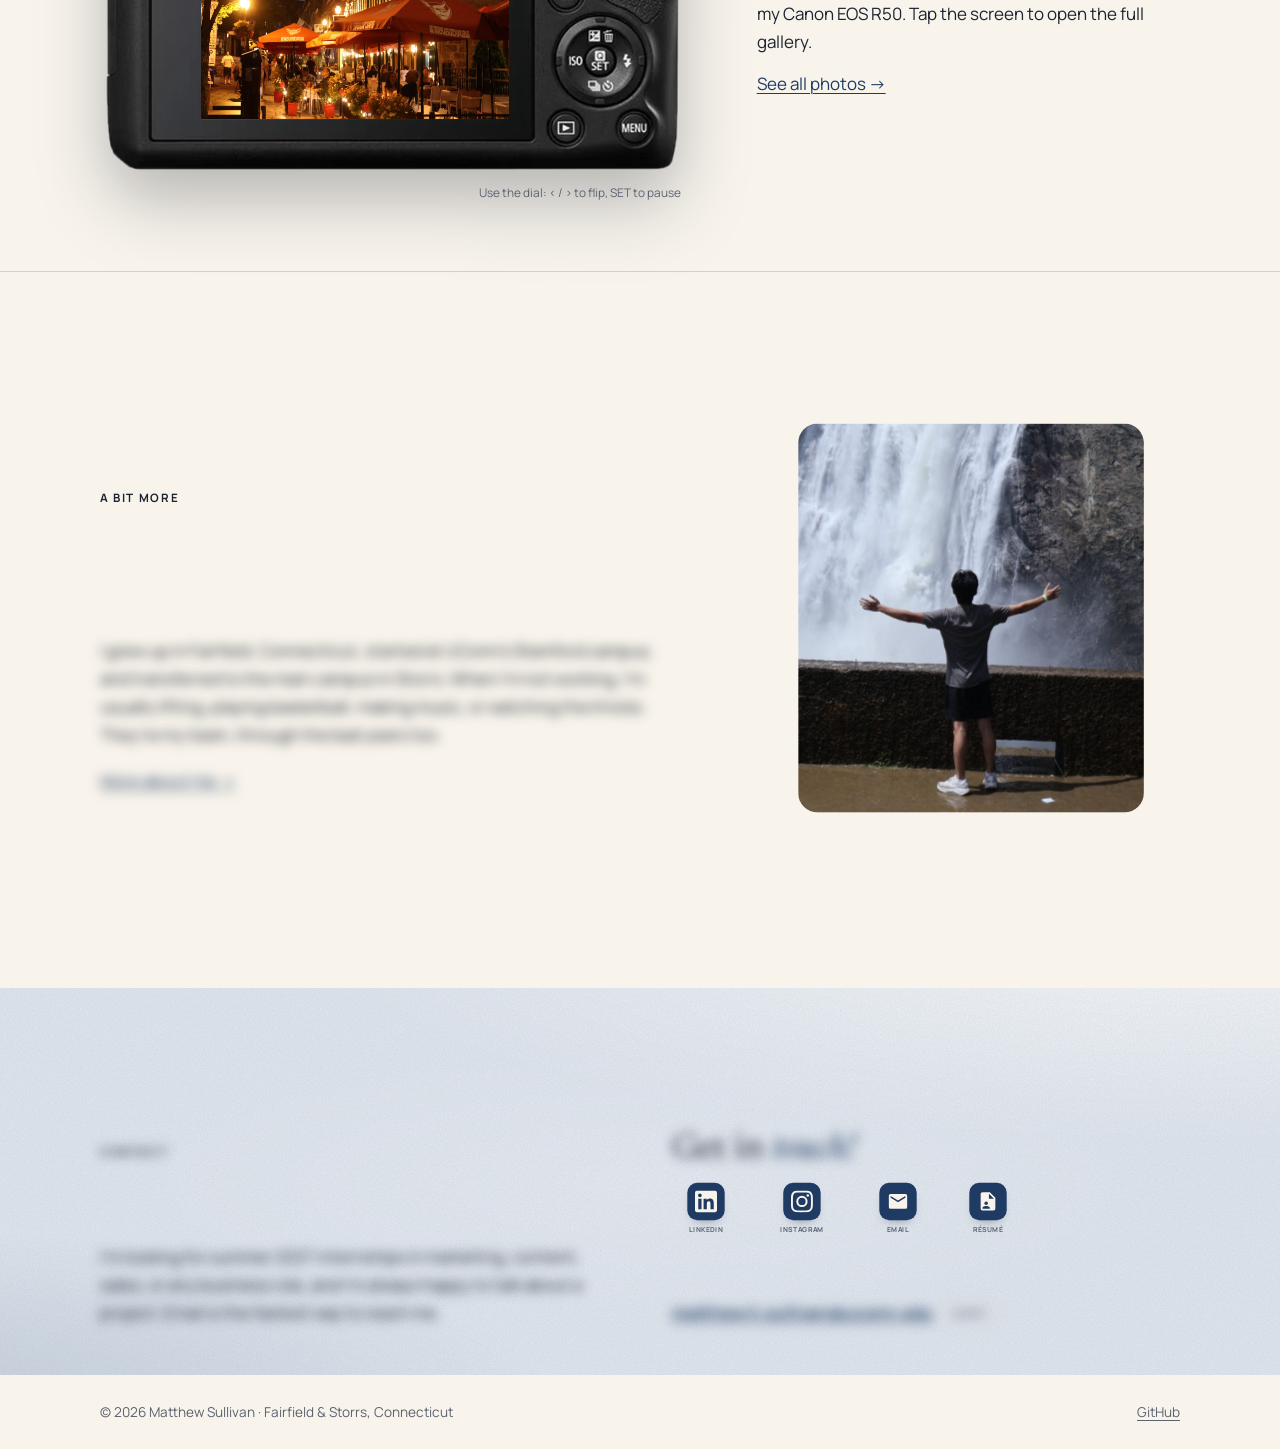
==== commit 77b24639: "Home links point to the site root so typed URL and header link share one cached page Co-Authored-By:" ====
--- a/index.html
+++ b/index.html
@@ -26,7 +26,7 @@
 
 <header class="site-head">
   <div class="wrap">
-    <a class="brand" href="index.html"><img src="assets/img/matthew-avatar.jpg" alt="Matthew Sullivan, home" width="80" height="80"><span class="brand-name" aria-hidden="true">Matthew Sullivan</span></a>
+    <a class="brand" href="./"><img src="assets/img/matthew-avatar.jpg" alt="Matthew Sullivan, home" width="80" height="80"><span class="brand-name" aria-hidden="true">Matthew Sullivan</span></a>
     <nav class="nav" aria-label="Main">
       <a href="work.html">Work</a>
       <a href="photography.html">Photography</a>
--- a/assets/css/site.css
+++ b/assets/css/site.css
@@ -527,7 +527,7 @@
 @supports (transition-timing-function: linear(0, 1)) {
   :root { --spring: linear(0, 0.0181, 0.0653, 0.1325, 0.2121, 0.2982, 0.3862, 0.4726, 0.5547, 0.6308, 0.7, 0.7615, 0.8153, 0.8616, 0.9006, 0.9329, 0.9592, 0.98, 0.9962, 1.0083, 1.0169, 1.0228, 1.0263, 1.028, 1.0283, 1.0276, 1.0261, 1.0241, 1.0218, 1.0193, 1.0168, 1.0144, 1.0121, 1.01, 1.0081, 1.0064, 1.0049, 1.0036, 1.0026, 1.0017, 1.001, 1.0004, 1, 0.9997, 0.9995, 0.9993, 0.9992, 0.9992, 1); --spring-pop: linear(0, 0.021, 0.0776, 0.1608, 0.2621, 0.3739, 0.4896, 0.6039, 0.7124, 0.8117, 0.8997, 0.9749, 1.0367, 1.0852, 1.1209, 1.145, 1.1585, 1.163, 1.1601, 1.1512, 1.1379, 1.1215, 1.1034, 1.0846, 1.0659, 1.0481, 1.0318, 1.0173, 1.0049, 0.9947, 0.9866, 0.9806, 0.9766, 0.9743, 0.9734, 0.9738, 0.9752, 0.9773, 0.98, 0.9829, 0.986, 0.989, 0.992, 0.9946, 0.997, 0.9991, 1.0008, 1.0021, 1); }
 }
-.rv { --rv-dur: 1.3s; --rv-ease: var(--ease-out);
+:root .rv { --rv-dur: 1.3s; --rv-ease: var(--ease-out);
   transition: opacity .85s cubic-bezier(.33,0,.2,1) var(--rv-d,0s), translate var(--rv-dur) var(--rv-ease) var(--rv-d,0s),
     rotate var(--rv-dur) var(--rv-ease) var(--rv-d,0s), scale var(--rv-dur) var(--rv-ease) var(--rv-d,0s),
     filter 1s ease-out var(--rv-d,0s), clip-path 1.5s var(--ease-out) var(--rv-d,0s),
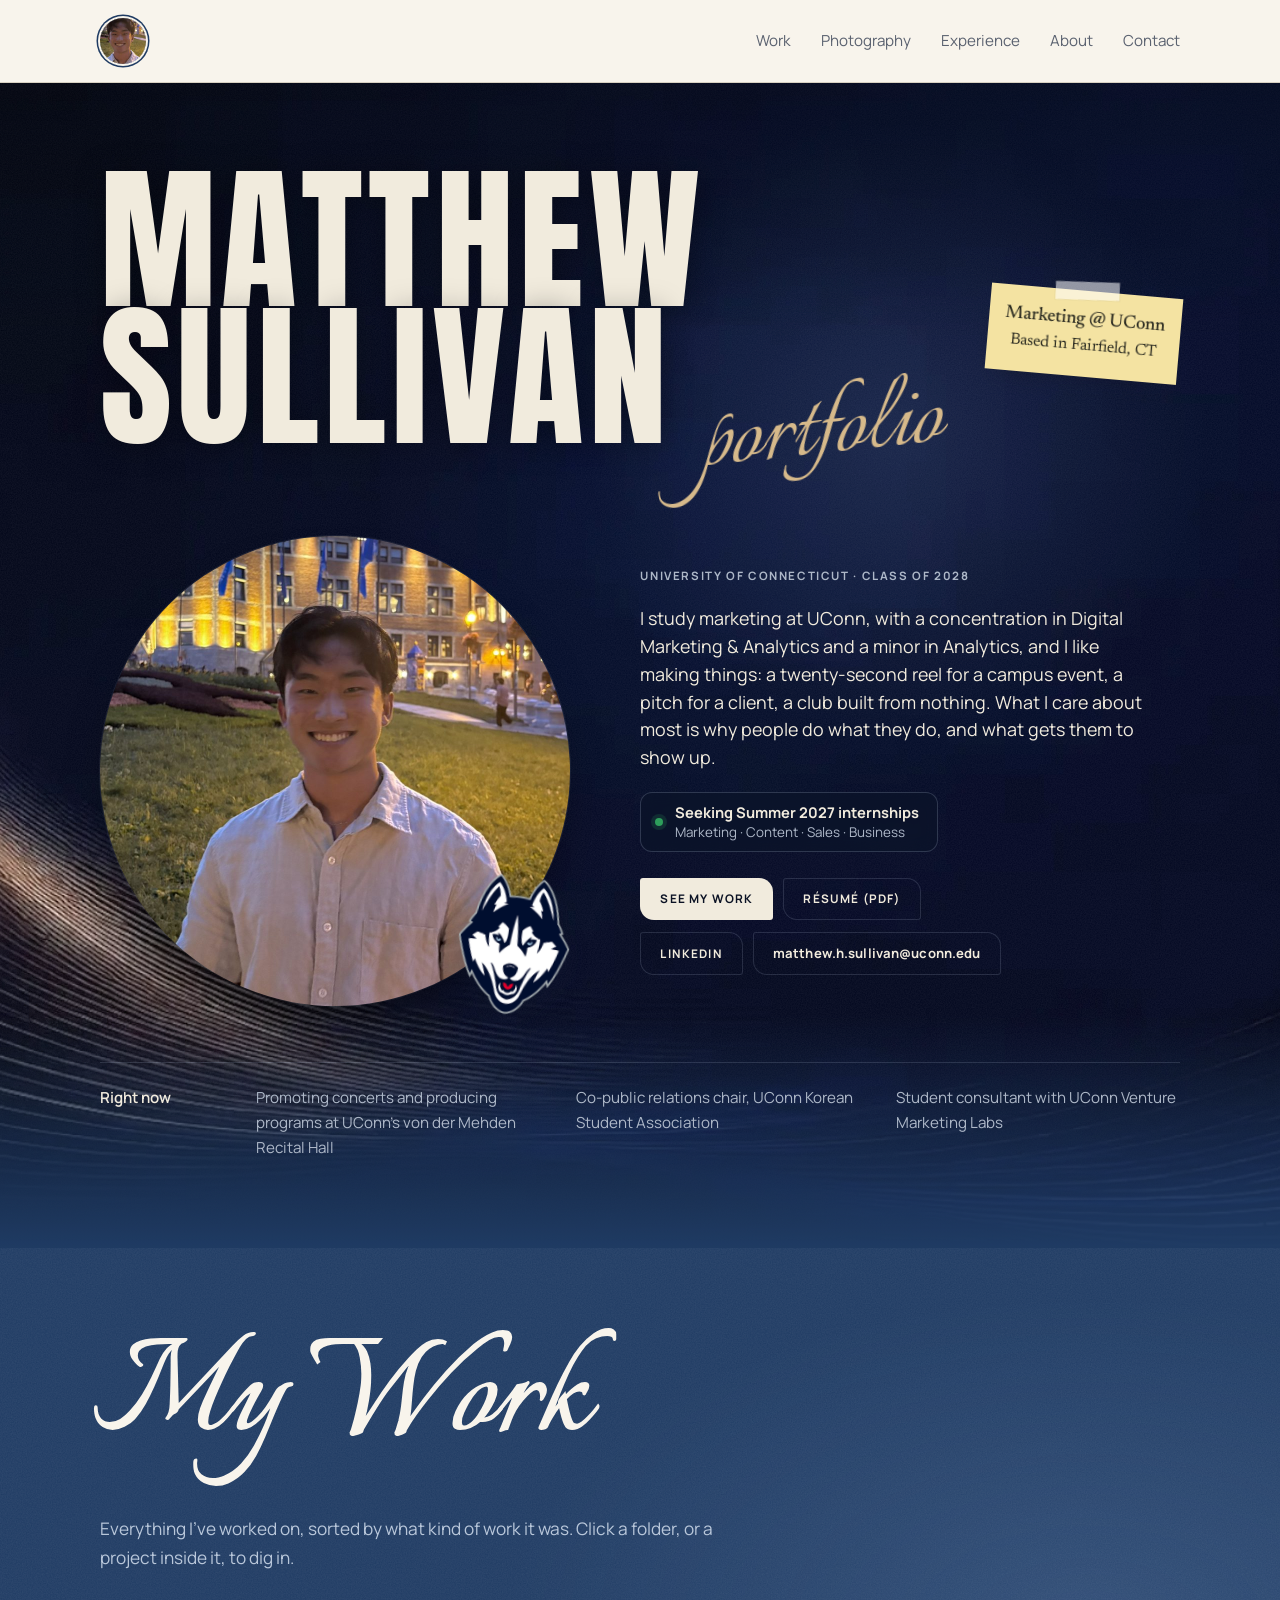
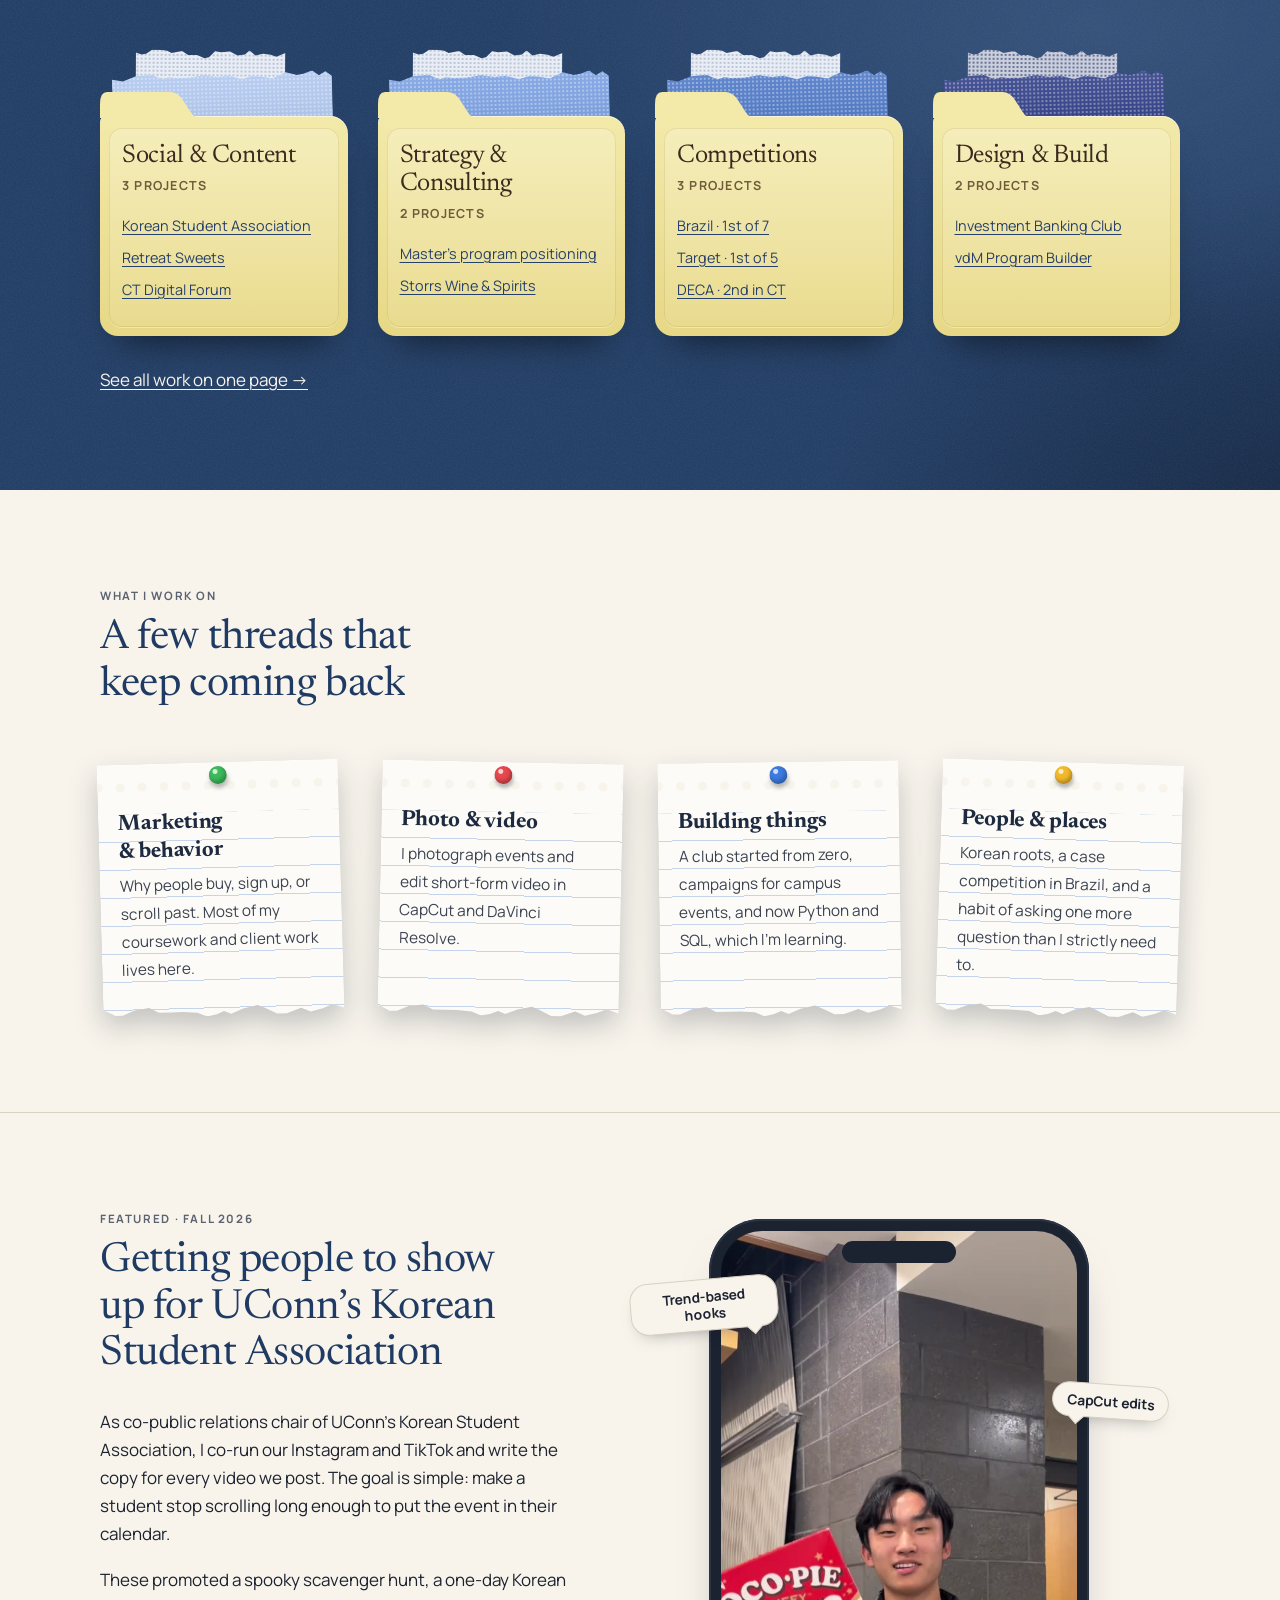
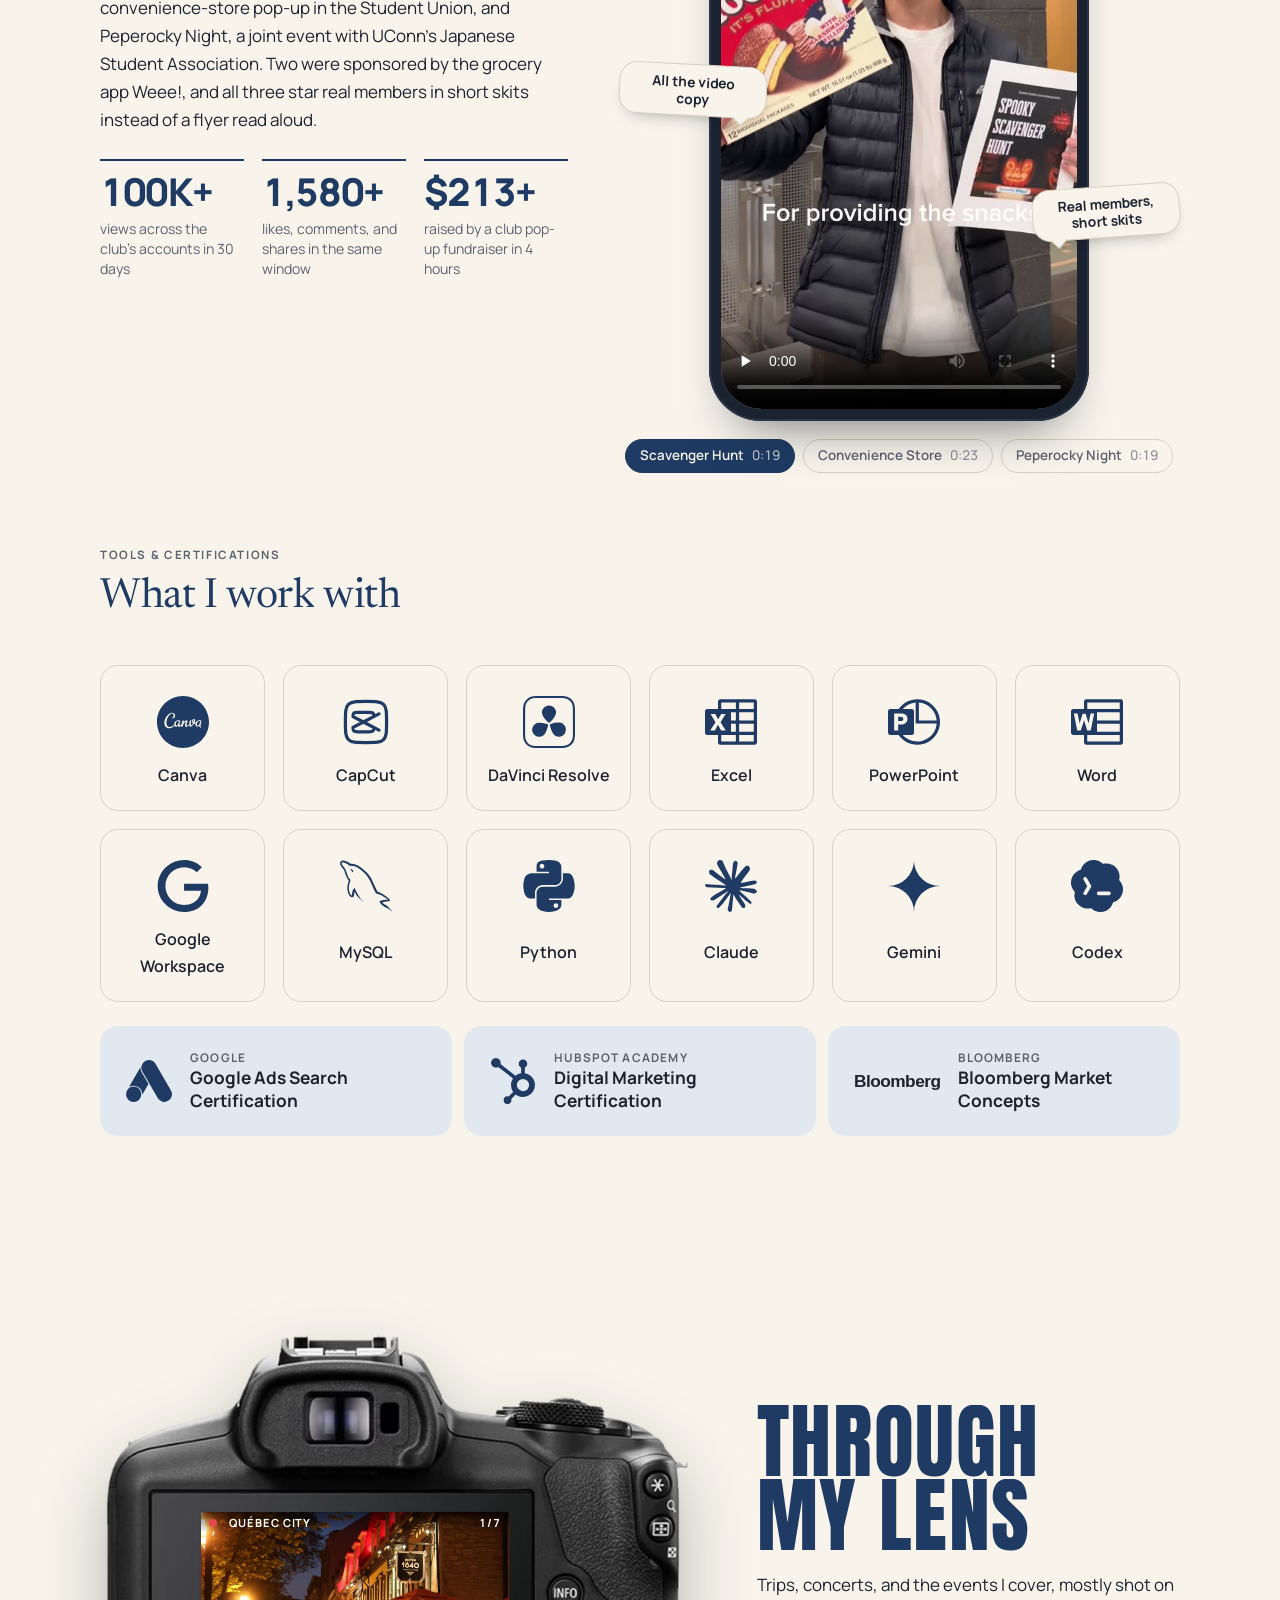
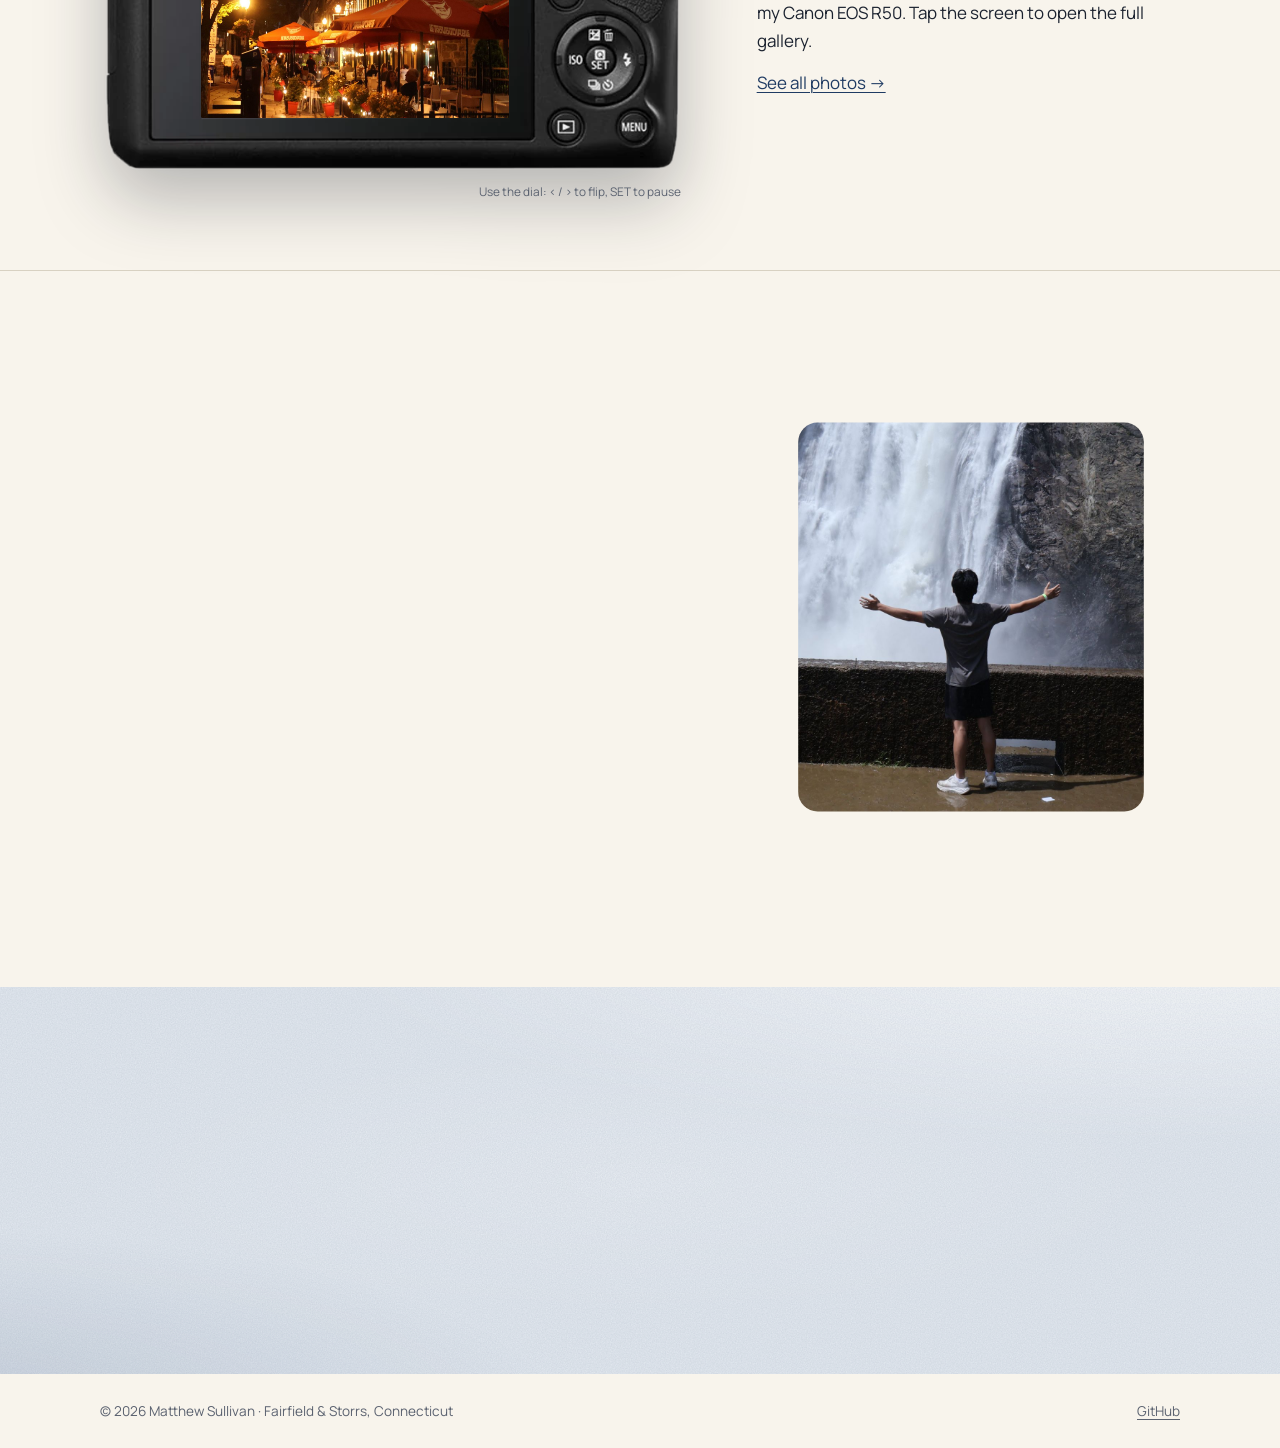
==== commit e2b55e1d: "Homepage hero: flowing-lines background with drift, light sweep, cursor glow, parallax Co-Authored-B" ====
--- a/index.html
+++ b/index.html
@@ -39,7 +39,8 @@
 
 <main id="main">
 
-  <section class="hero" aria-labelledby="hello">
+  <section class="hero has-bg" aria-labelledby="hello">
+    <div class="hero-bg" aria-hidden="true"><div class="hero-bg-img"></div><div class="hero-bg-shine"></div><div class="hero-bg-glow"></div></div>
     <div class="wrap">
       <div class="bigname">
         <h1 id="hello"><span>Matthew</span> <span>Sullivan</span></h1>
--- a/assets/css/site.css
+++ b/assets/css/site.css
@@ -766,3 +766,55 @@
 }
 .brand:focus-visible .brand-name { opacity: 1; translate: 0 0; }
 @media (max-width: 720px) { .brand .brand-name { display: none; } .brand img { width: 42px; height: 42px; } }
+
+/* ---------- homepage hero: flowing-lines background ---------- */
+:root .hero.has-bg {
+  /* the hero is always dark now, so it uses the dark-mode palette in both themes */
+  --paper: #0B1224; --sand: #0B1224; --ink: #F1EBDD; --ink-soft: #AEB8C8; --rule: rgba(190, 205, 230, .16);
+  --accent: #B5CCEC; --accent-deep: #D3E2F6; --button: #F1EBDD; --button-ink: #0B1224; --script: #C9A877;
+  position: relative; isolation: isolate; overflow: clip; color: var(--ink);
+  background: #050A19; background-image: none;
+}
+.hero-bg { position: absolute; inset: 0; z-index: -1; pointer-events: none; }
+.hero-bg-img, .hero-bg-shine { position: absolute; inset: -6%; background: url("../img/hero-waves.webp") center 62% / cover no-repeat; }
+@media (max-width: 720px) { .hero-bg-img, .hero-bg-shine { background-image: url("../img/hero-waves-sm.webp"); background-position: 30% 70%; } }
+.hero-bg-img { animation: waves-drift 38s ease-in-out infinite alternate; }
+/* a band of light that travels along the gold lines */
+.hero-bg-shine { filter: brightness(2.1) saturate(1.35); mix-blend-mode: screen; opacity: .75;
+  -webkit-mask-image: linear-gradient(105deg, transparent 0 38%, #000 50%, transparent 62% 100%);
+          mask-image: linear-gradient(105deg, transparent 0 38%, #000 50%, transparent 62% 100%);
+  -webkit-mask-size: 300% 100%; mask-size: 300% 100%;
+  animation: waves-drift 38s ease-in-out infinite alternate, waves-shine 11s cubic-bezier(.45,0,.3,1) infinite; }
+/* soft light that follows the cursor, plus vignette and a fade into the next section */
+.hero-bg-glow { position: absolute; inset: 0;
+  background:
+    linear-gradient(180deg, rgba(5, 10, 25, .35), transparent 22%, transparent 80%, var(--hero-after) 100%),
+    radial-gradient(520px circle at var(--mx, 70%) var(--my, 30%), rgba(150, 175, 235, .13), transparent 60%),
+    radial-gradient(120% 90% at 50% 40%, transparent 55%, rgba(2, 5, 14, .55));
+  transition: background-position .2s; }
+.hero.has-bg .hero-bg::after { content: ""; position: absolute; inset: 0; background: var(--grain-light); opacity: .9; }
+.hero-bg-glow { z-index: 1; }
+@keyframes waves-drift { 0% { transform: scale(1) translate(0, 0) rotate(0deg); } 50% { transform: scale(1.07) translate(-1.6%, 1.2%) rotate(.6deg); } 100% { transform: scale(1.04) translate(1.4%, -1%) rotate(-.4deg); } }
+@keyframes waves-shine { 0% { -webkit-mask-position: 100% 0; mask-position: 100% 0; } 100% { -webkit-mask-position: 0% 0; mask-position: 0% 0; } }
+/* parallax: the background scrolls slower than the page */
+@supports (animation-timeline: scroll()) {
+  @media (prefers-reduced-motion: no-preference) {
+    .hero-bg { animation: waves-parallax linear both; animation-timeline: scroll(root); animation-range: 0 100vh; }
+    @keyframes waves-parallax { to { translate: 0 22%; opacity: .55; } }
+  }
+}
+@media (prefers-reduced-motion: reduce) { .hero-bg-img, .hero-bg-shine { animation: none; } .hero-bg-shine { opacity: .35; } }
+/* text and cards that sit on the dark background */
+.hero.has-bg .bigname h1 { color: #F1EBDD; text-shadow: 0 2px 30px rgba(0, 0, 0, .35); }
+.hero.has-bg .bn-script { color: #D6B98A; }
+.hero.has-bg .seeking { background: rgba(12, 20, 40, .55); border-color: rgba(190, 205, 230, .2); -webkit-backdrop-filter: blur(8px); backdrop-filter: blur(8px); }
+.hero.has-bg .portrait img:not(.husky-badge) { box-shadow: 0 30px 60px -30px rgba(0, 0, 0, .8), 0 0 0 1px rgba(255, 255, 255, .08); }
+:root { --hero-after: var(--band); }
+
+@media (max-width: 720px) { .hero-bg-glow::before { content: ""; position: absolute; inset: 0; background: rgba(4, 9, 22, .42); } }
+.hero.has-bg + .band-navy { margin-top: -1px; }
+:root .hero.has-bg + .band-navy {
+  background-image: var(--grain-light),
+    radial-gradient(70% 60% at 85% 45%, rgba(140, 175, 225, .16), transparent 65%),
+    radial-gradient(70% 80% at 105% 110%, rgba(4, 10, 24, .5), transparent 60%);
+}
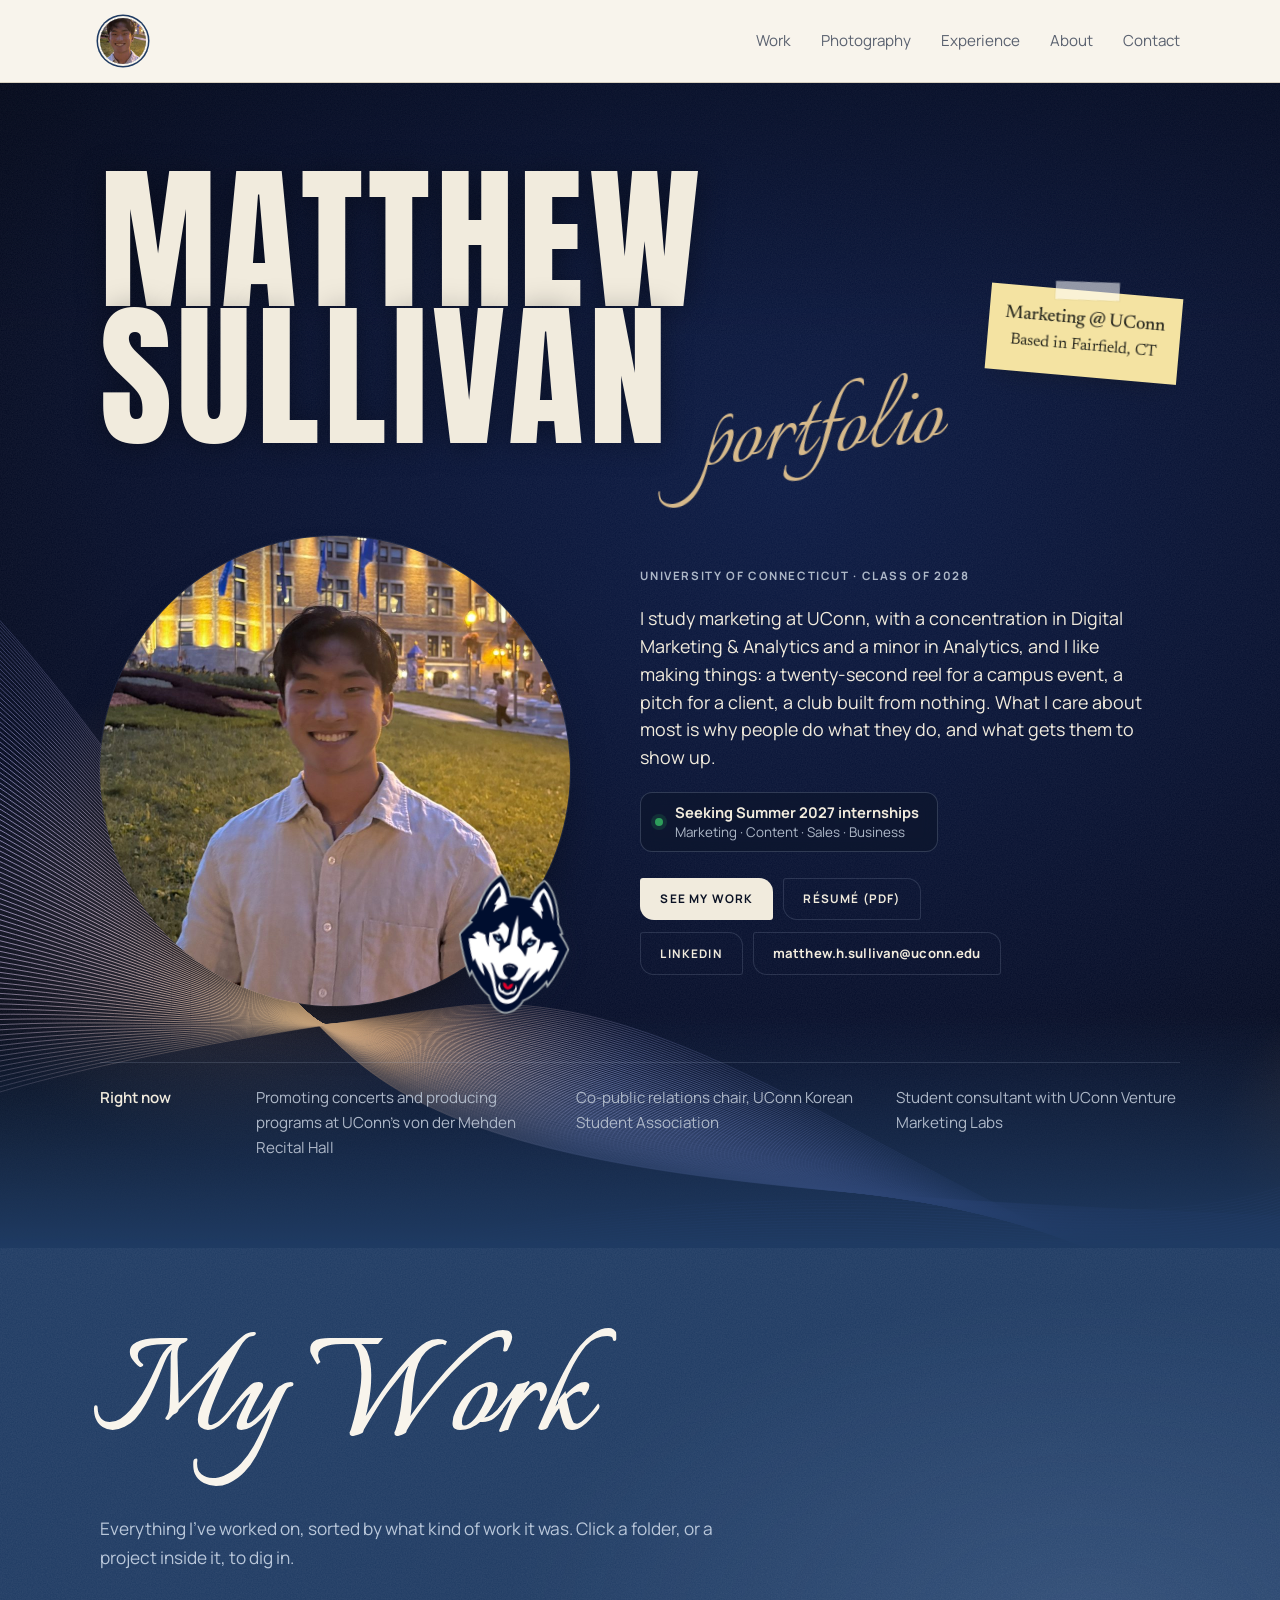
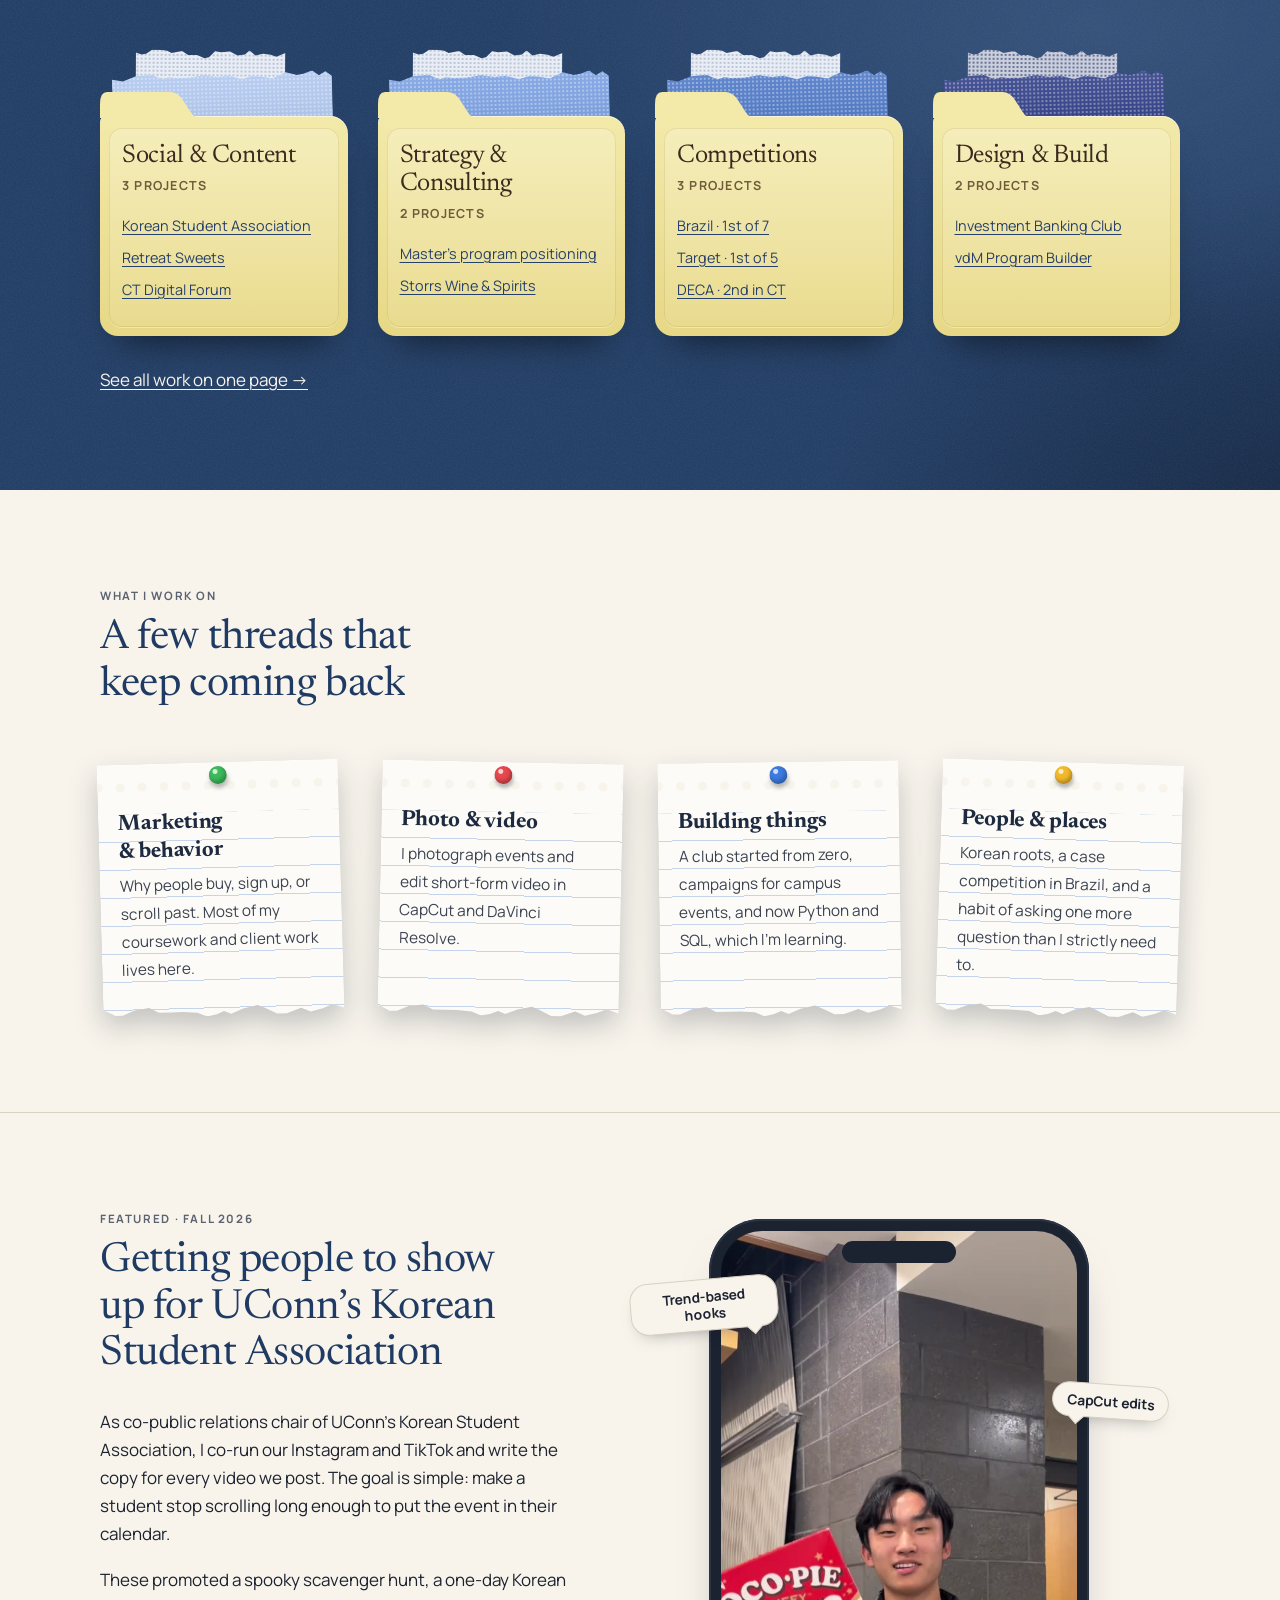
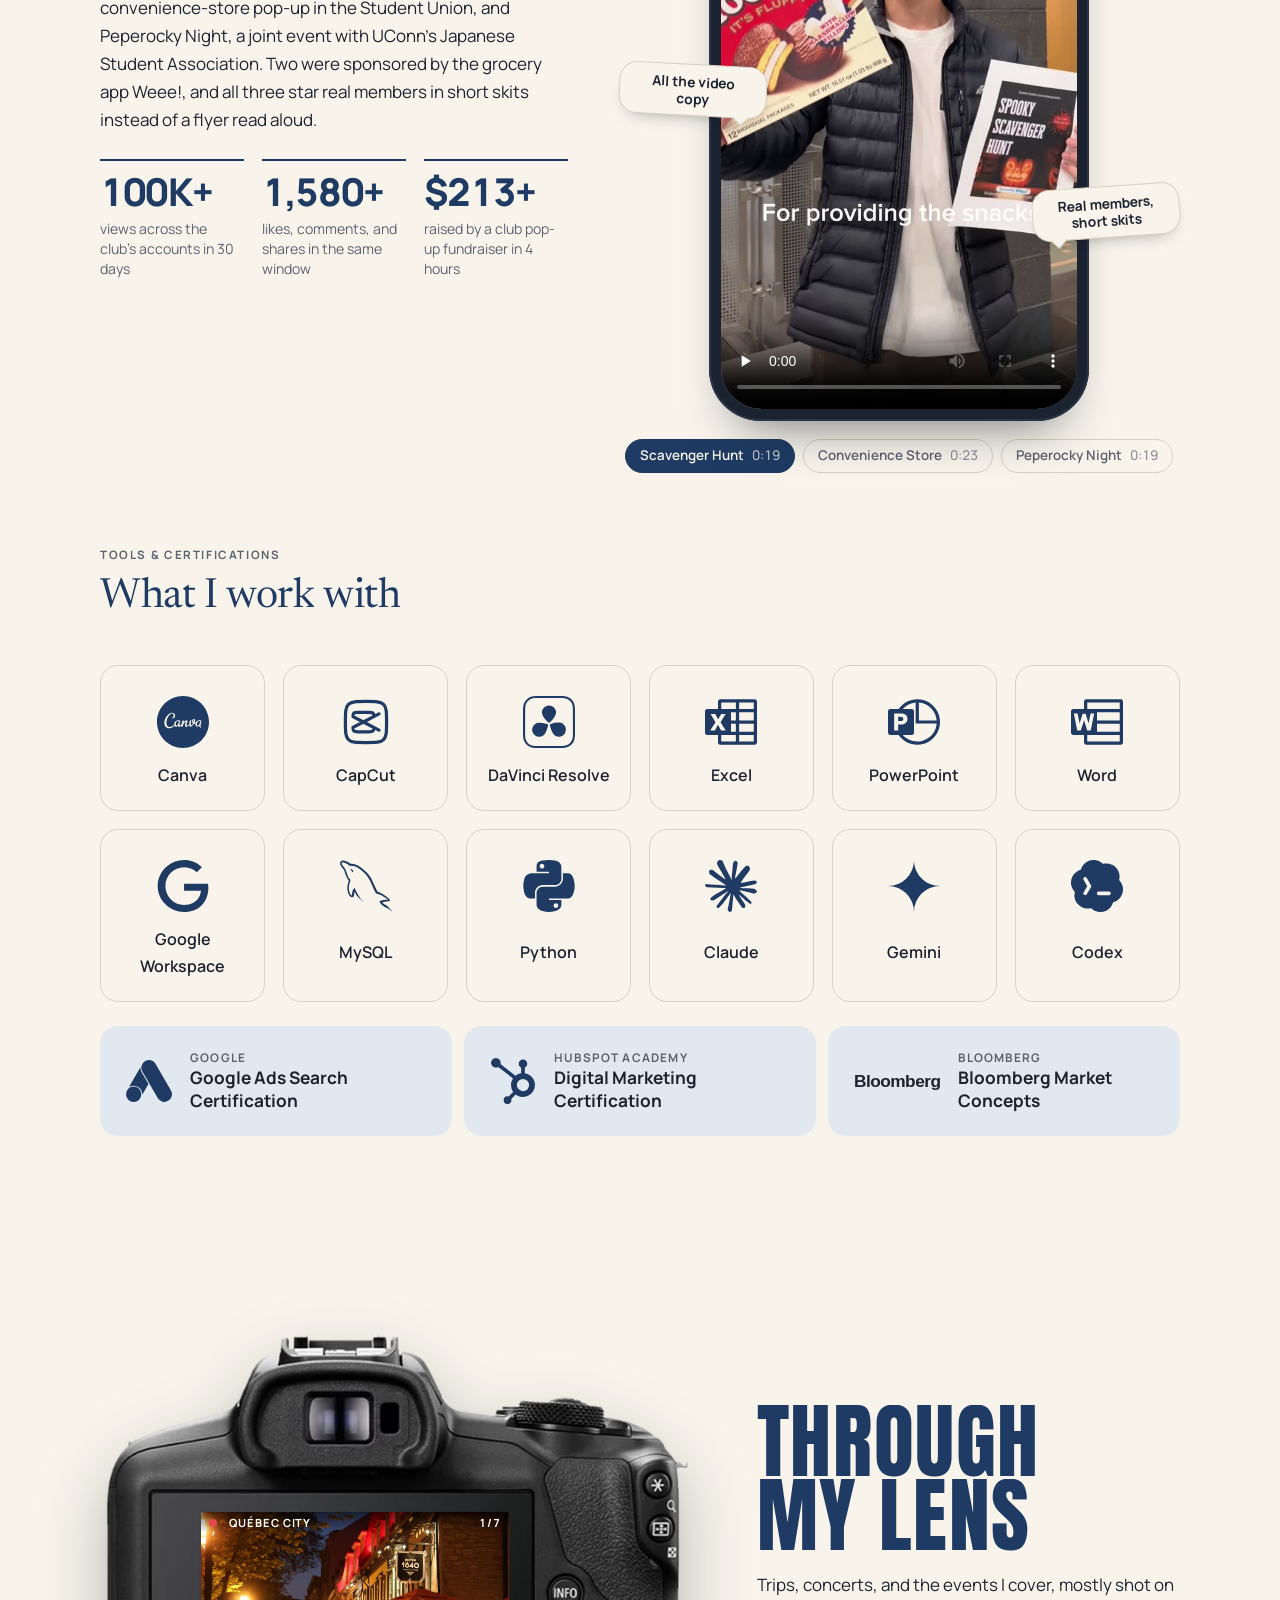
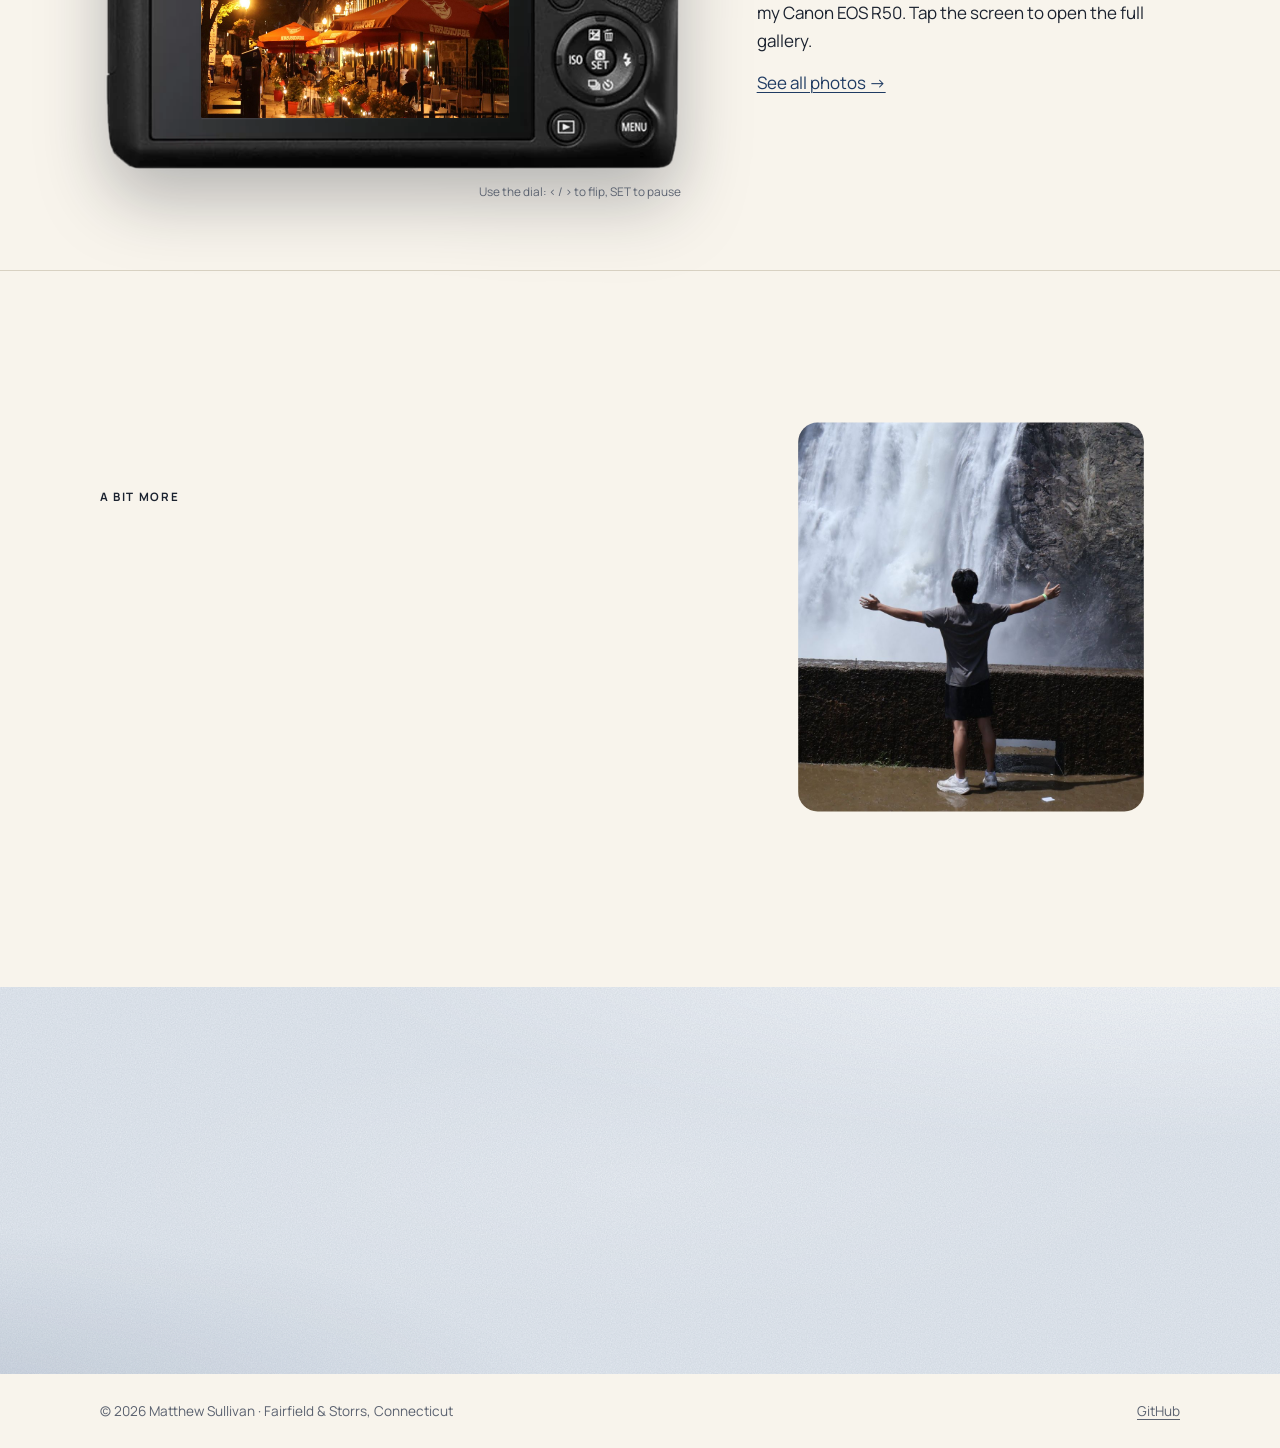
==== commit c6d4f1ee: "Hero background: crisp vector waves, remove cursor glow and light sweep Co-Authored-By: Claude Opus " ====
--- a/index.html
+++ b/index.html
@@ -40,7 +40,7 @@
 <main id="main">
 
   <section class="hero has-bg" aria-labelledby="hello">
-    <div class="hero-bg" aria-hidden="true"><div class="hero-bg-img"></div><div class="hero-bg-shine"></div><div class="hero-bg-glow"></div></div>
+    <div class="hero-bg" aria-hidden="true"><div class="hero-bg-img"></div><div class="hero-bg-glow"></div></div>
     <div class="wrap">
       <div class="bigname">
         <h1 id="hello"><span>Matthew</span> <span>Sullivan</span></h1>
--- a/assets/css/site.css
+++ b/assets/css/site.css
@@ -776,8 +776,7 @@
   background: #050A19; background-image: none;
 }
 .hero-bg { position: absolute; inset: 0; z-index: -1; pointer-events: none; }
-.hero-bg-img, .hero-bg-shine { position: absolute; inset: -6%; background: url("../img/hero-waves.webp") center 62% / cover no-repeat; }
-@media (max-width: 720px) { .hero-bg-img, .hero-bg-shine { background-image: url("../img/hero-waves-sm.webp"); background-position: 30% 70%; } }
+.hero-bg-img, .hero-bg-shine { position: absolute; inset: -6%; }
 .hero-bg-img { animation: waves-drift 38s ease-in-out infinite alternate; }
 /* a band of light that travels along the gold lines */
 .hero-bg-shine { filter: brightness(2.1) saturate(1.35); mix-blend-mode: screen; opacity: .75;
@@ -818,3 +817,14 @@
     radial-gradient(70% 60% at 85% 45%, rgba(140, 175, 225, .16), transparent 65%),
     radial-gradient(70% 80% at 105% 110%, rgba(4, 10, 24, .5), transparent 60%);
 }
+
+/* hero background v2: crisp vector lines, no cursor glow or light sweep, very slow drift only */
+.hero-bg-img { background: #050A19 url("../img/hero-waves.svg") center bottom / cover no-repeat; inset: -3%;
+  animation: waves-drift-soft 60s ease-in-out infinite alternate; }
+@media (max-width: 720px) { .hero-bg-img { background-image: url("../img/hero-waves.svg"); background-position: 22% bottom; } }
+.hero-bg-shine { display: none; }
+.hero-bg-glow { background:
+    linear-gradient(180deg, rgba(5, 10, 25, .3), transparent 22%, transparent 80%, var(--hero-after) 100%),
+    radial-gradient(120% 90% at 50% 40%, transparent 60%, rgba(2, 5, 14, .45)); }
+@keyframes waves-drift-soft { from { transform: scale(1) translate(0, 0); } to { transform: scale(1.035) translate(-1%, .6%); } }
+@media (prefers-reduced-motion: reduce) { .hero-bg-img { animation: none; } }
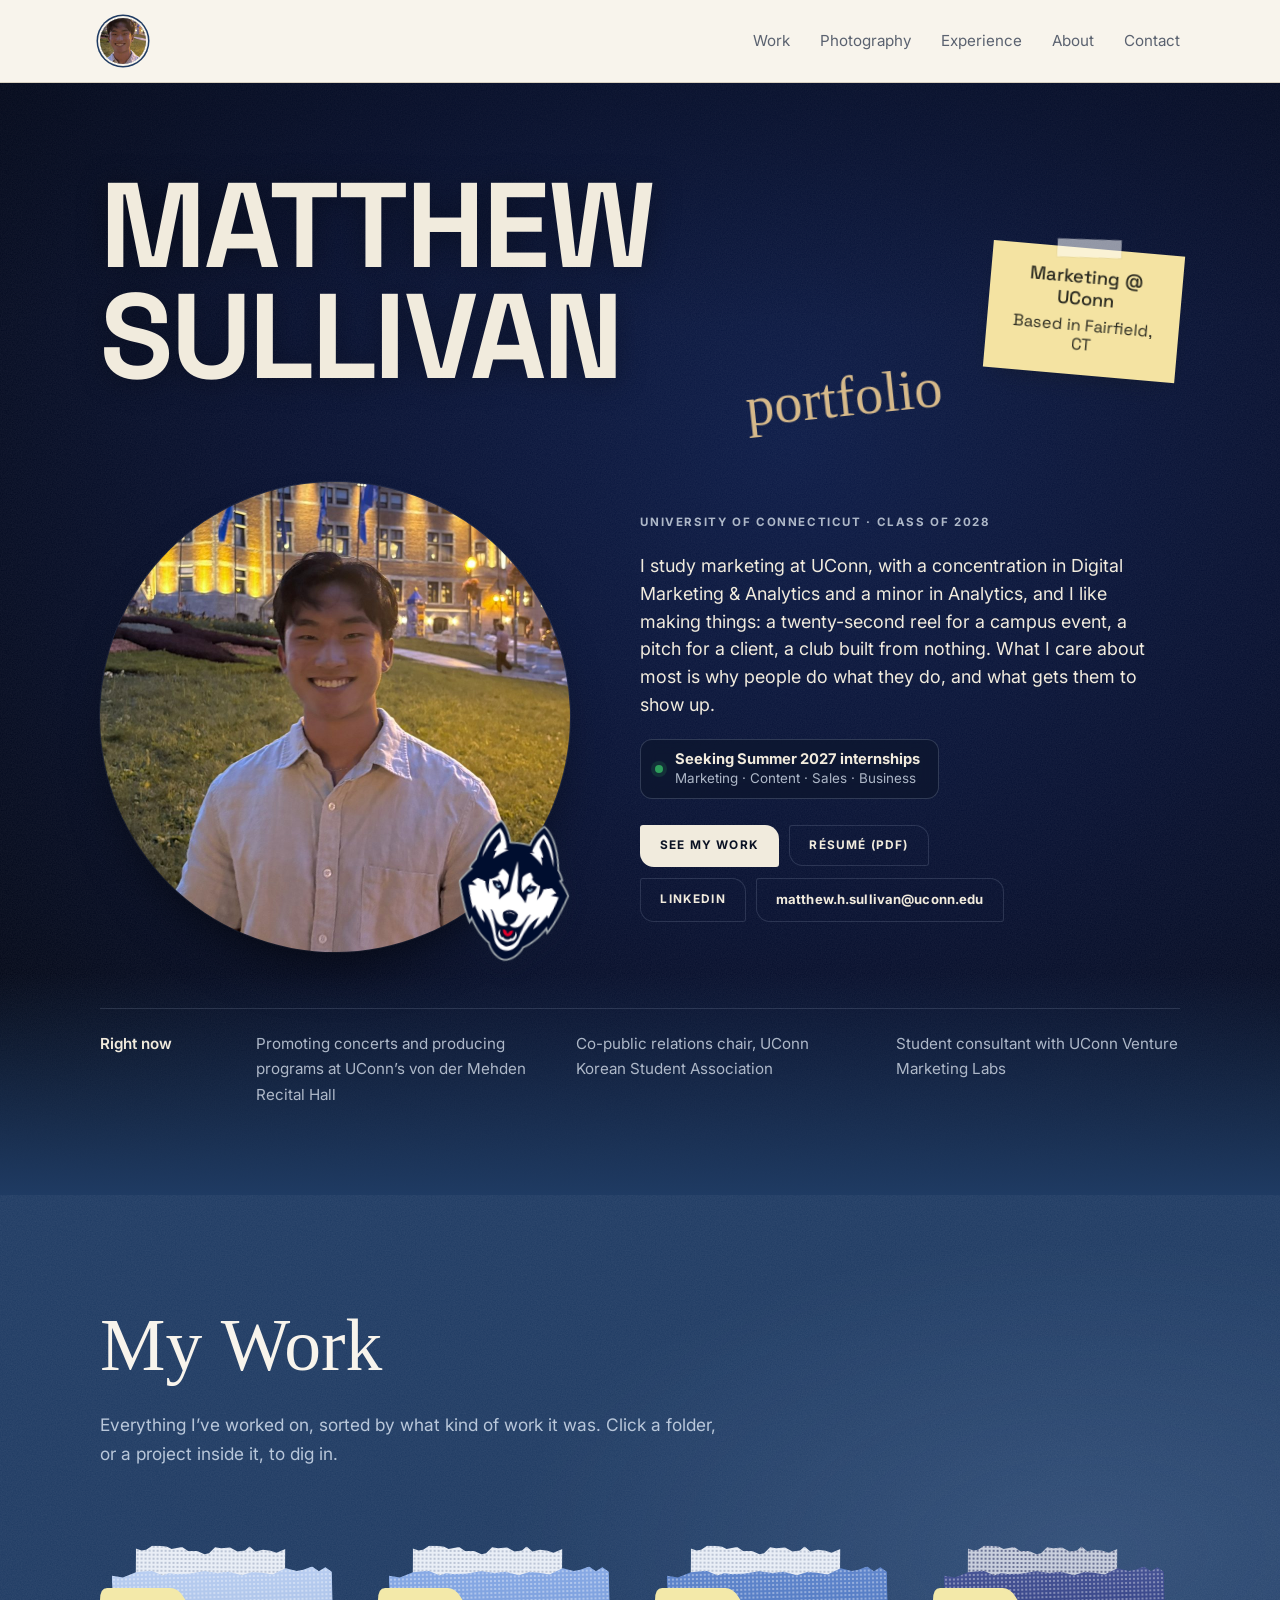
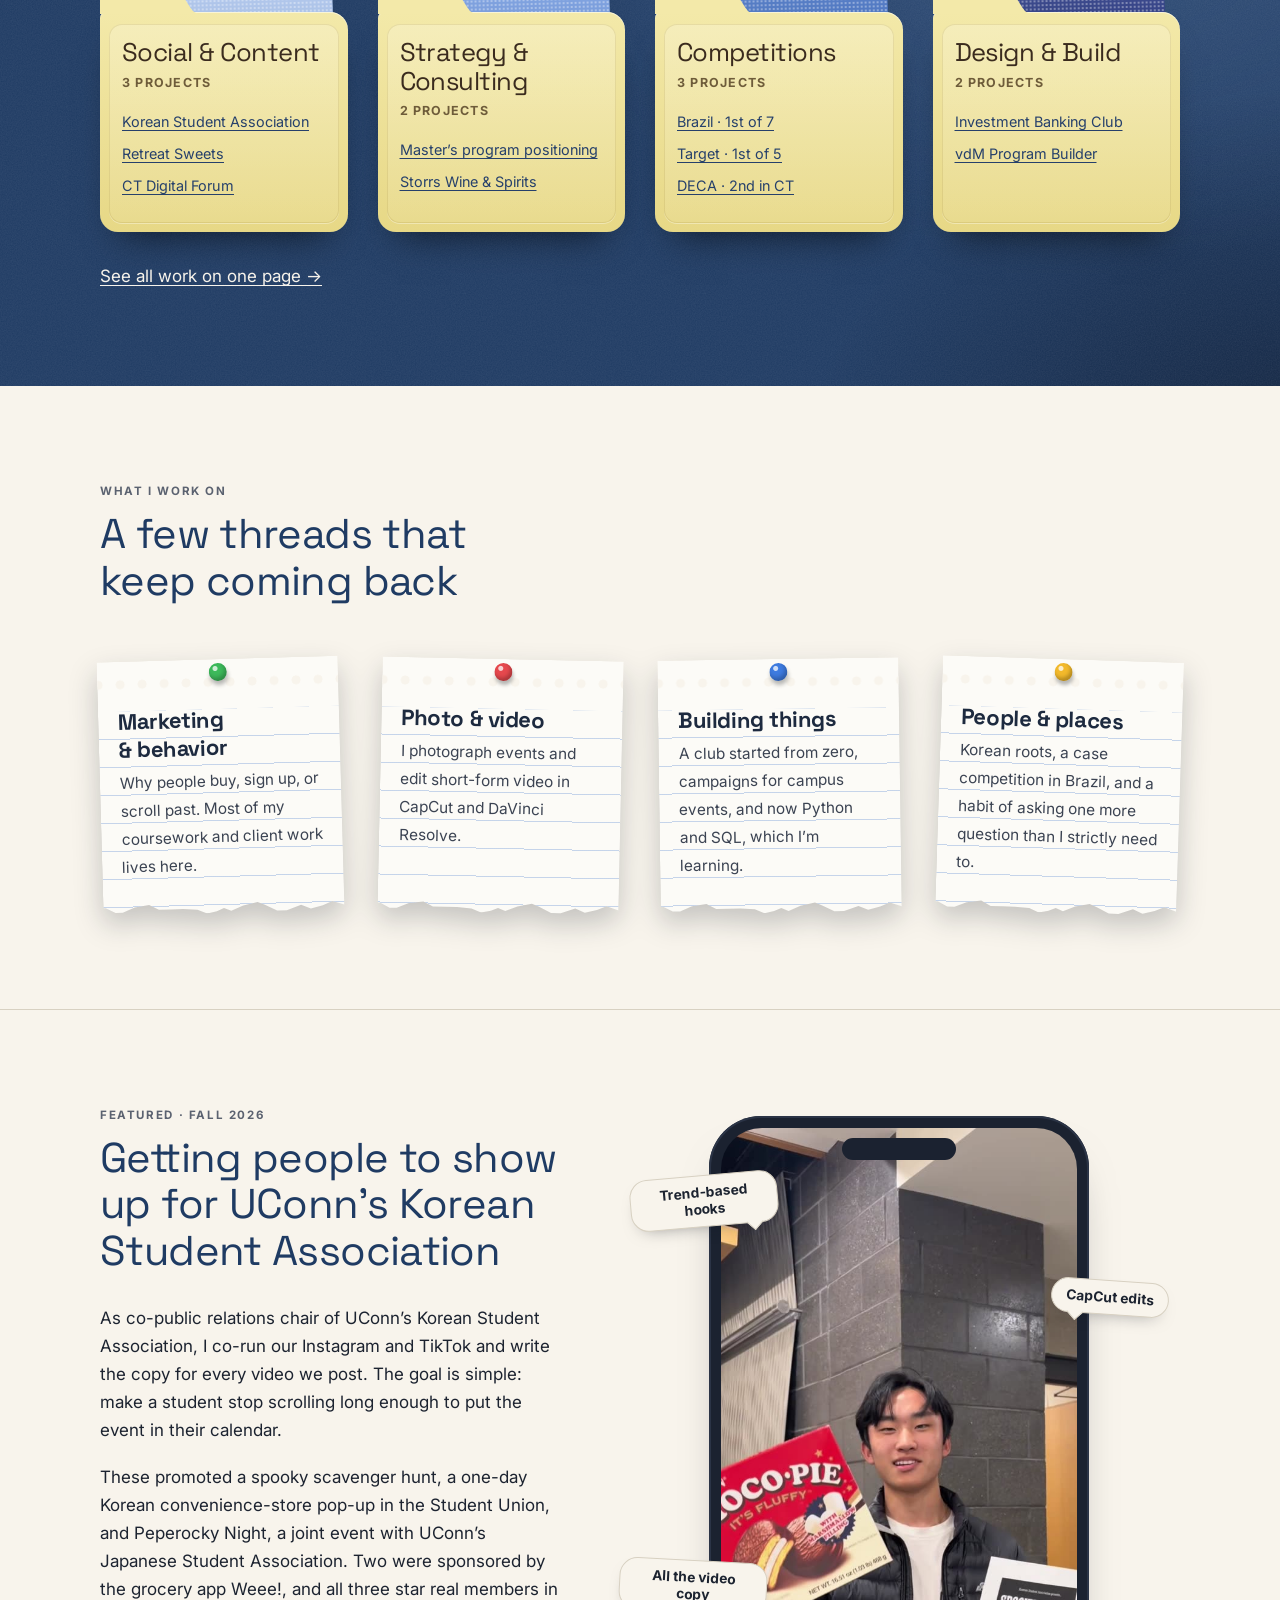
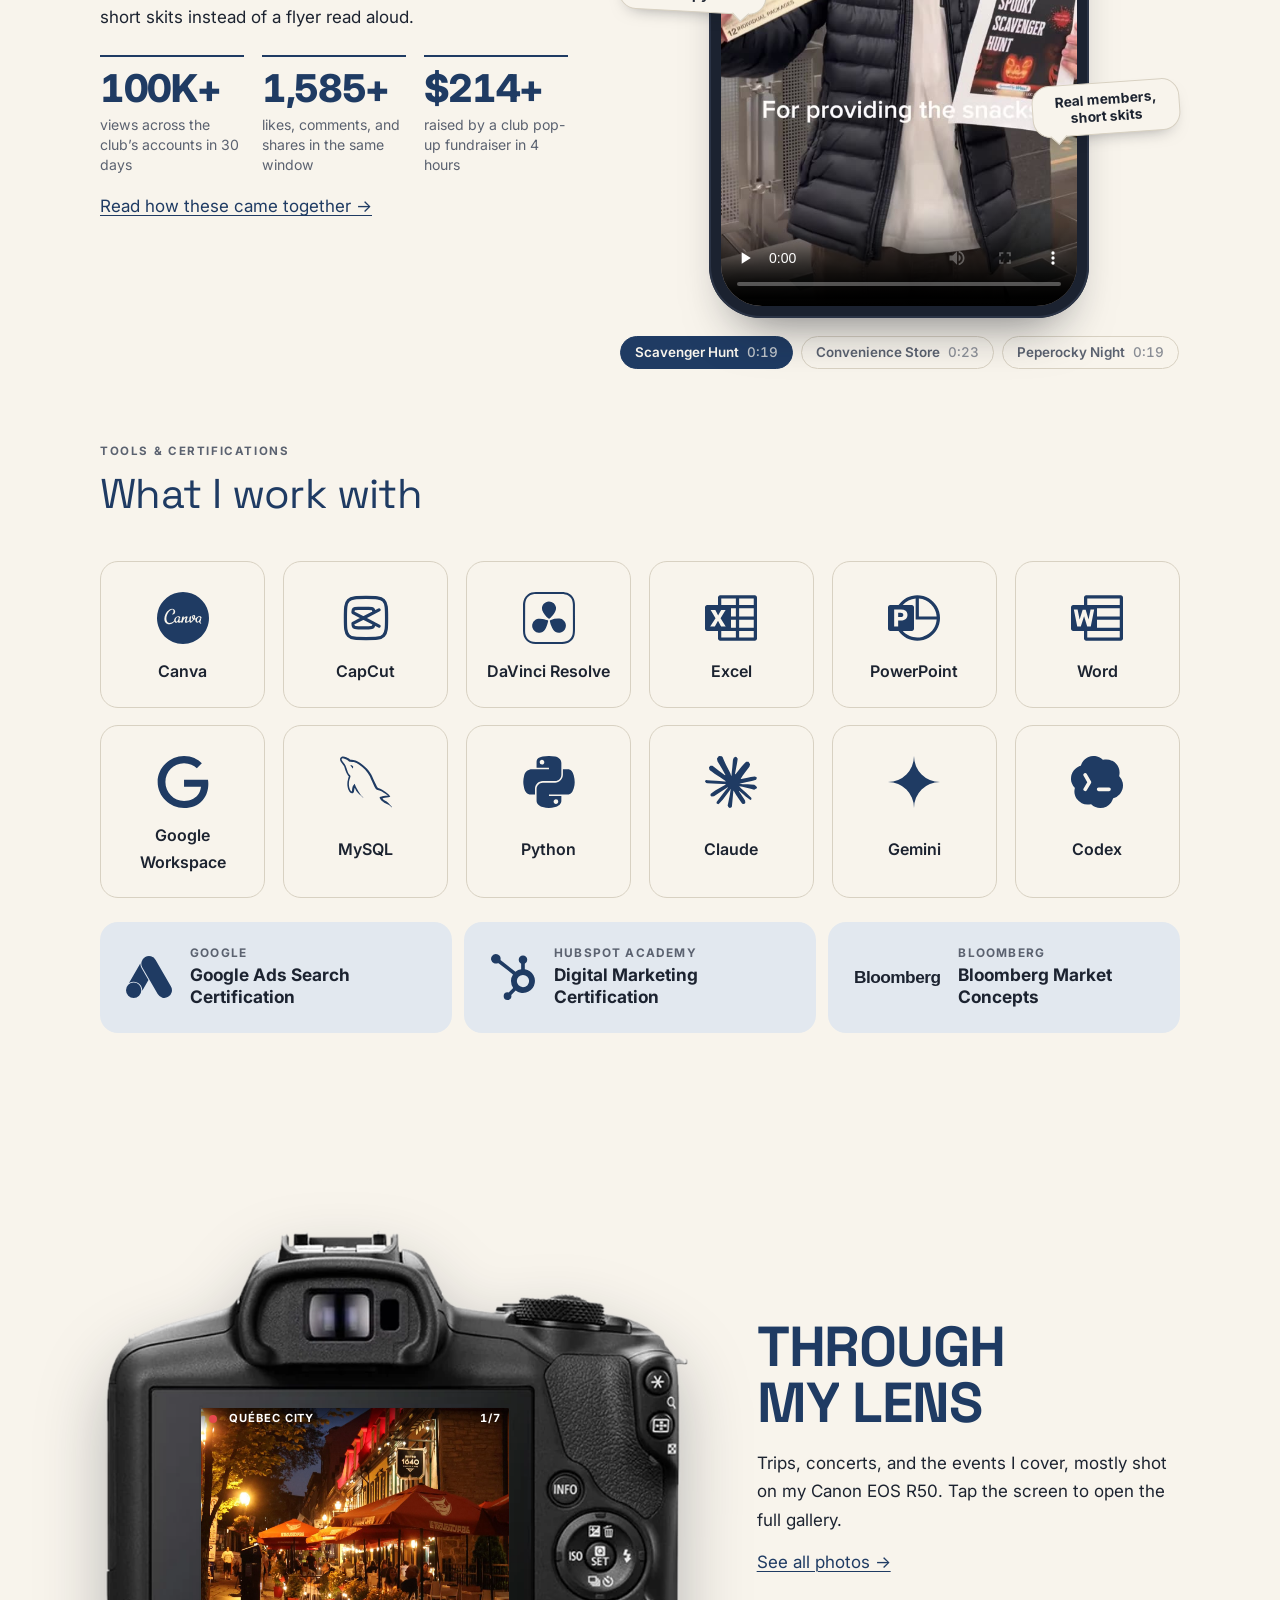
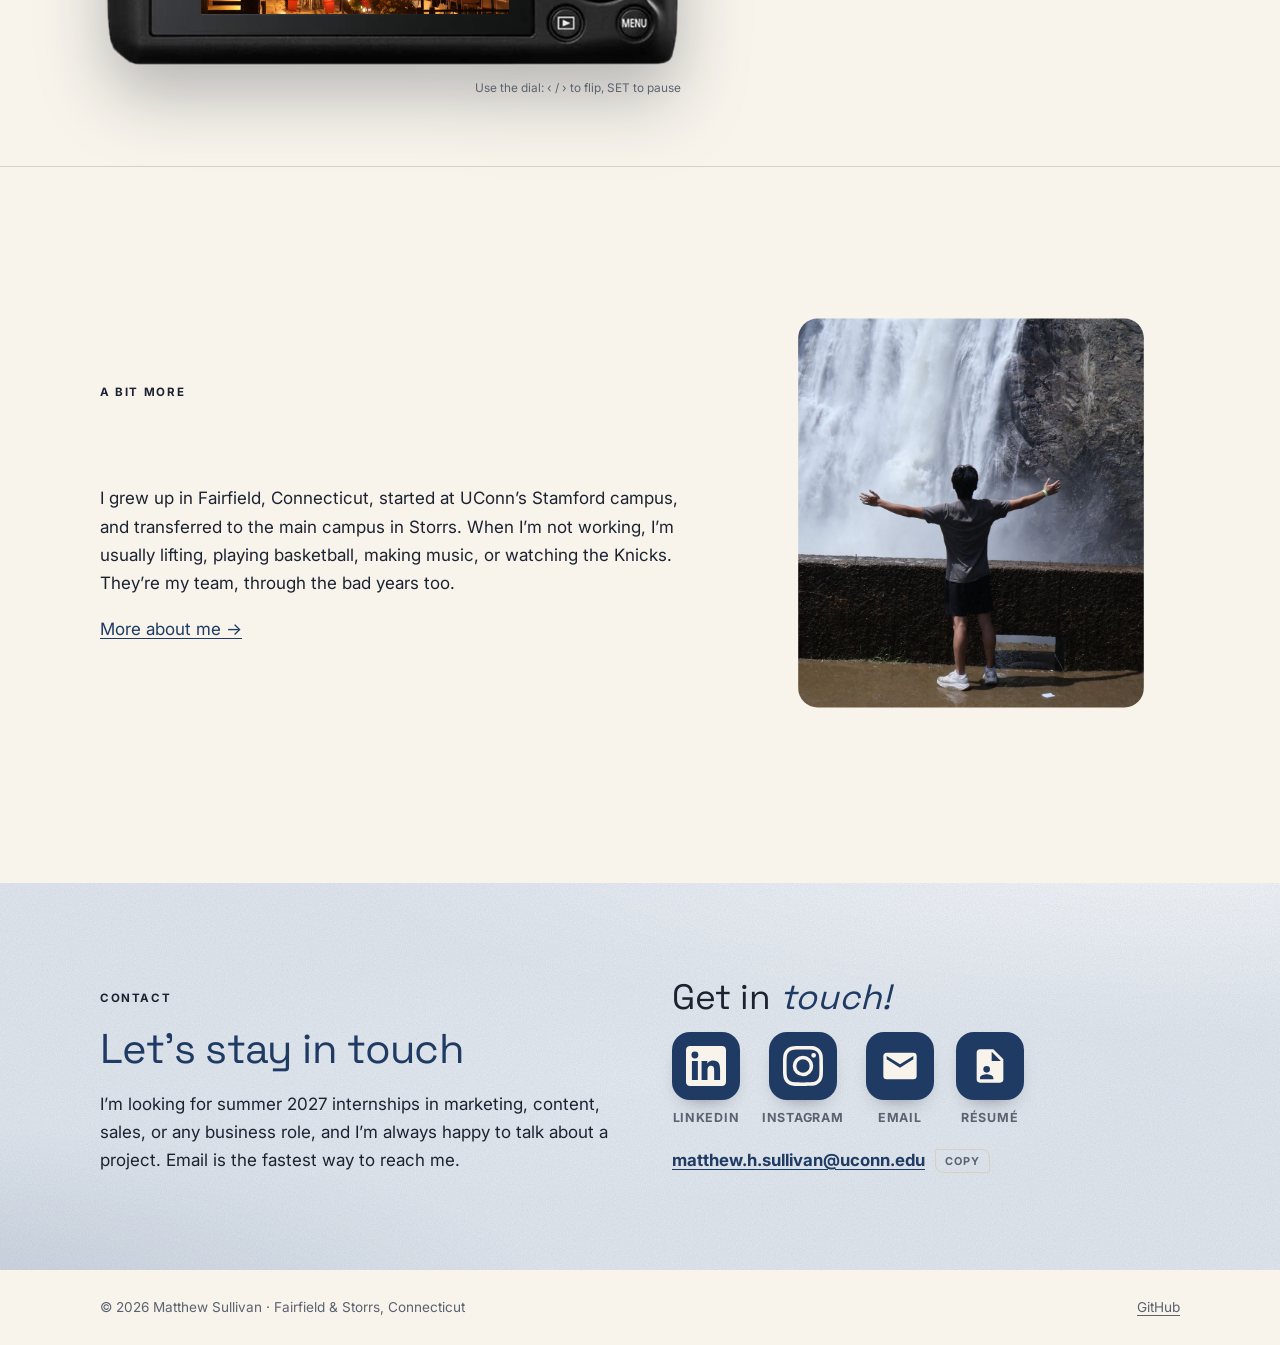
==== commit 2059eebd: "Type set C (Space Grotesk, Homemade Apple, Inter); plain navy hero Co-Authored-By: Claude Opus 5.5 <" ====
--- a/index.html
+++ b/index.html
@@ -18,7 +18,7 @@
 <link rel="apple-touch-icon" href="assets/img/apple-touch-icon.png">
 <link rel="preconnect" href="https://fonts.googleapis.com">
 <link rel="preconnect" href="https://fonts.gstatic.com" crossorigin>
-<link rel="stylesheet" href="https://fonts.googleapis.com/css2?family=Anton&family=Italianno&family=Manrope:wght@400;500;600;700;800&family=Newsreader:ital,opsz,wght@0,6..72,300..500;1,6..72,300..500&display=swap">
+<link rel="stylesheet" href="https://fonts.googleapis.com/css2?family=Homemade+Apple&family=Inter:wght@400;500;600;700;800&family=Space+Grotesk:wght@400;500;600;700&display=swap">
 <link rel="stylesheet" href="assets/css/site.css">
 </head>
 <body>
--- a/assets/css/site.css
+++ b/assets/css/site.css
@@ -23,12 +23,12 @@
   --device: #1B2230;     /* phone + camera bodies */
   --device-2: #2B3446;
   --script: #2F5A8F;     /* script word in the hero */
-  --f-big: "Anton", "Oswald", Impact, "Arial Narrow Bold", sans-serif;
-  --f-script: "Italianno", "Snell Roundhand", "Apple Chancery", cursive;
-
-  --f-display: "Newsreader", "Iowan Old Style", "Palatino Linotype", Georgia, serif;
-  --f-body: "Manrope", "Avenir Next", "Segoe UI", system-ui, sans-serif;
-  --f-label: "Manrope", "Avenir Next", "Segoe UI", system-ui, sans-serif; /* small caps-style labels, dates, buttons */
+  --f-big: "Space Grotesk", "Helvetica Neue", Arial, sans-serif;
+  --f-script: "Homemade Apple", "Bradley Hand", "Segoe Script", cursive;
+
+  --f-display: "Space Grotesk", "Helvetica Neue", Arial, sans-serif;
+  --f-body: "Inter", "Helvetica Neue", "Segoe UI", system-ui, sans-serif;
+  --f-label: "Inter", "Helvetica Neue", "Segoe UI", system-ui, sans-serif; /* small caps-style labels, dates, buttons */
 
   --step--1: 0.8125rem;
   --step-0: 1.0625rem;
@@ -819,12 +819,25 @@
 }
 
 /* hero background v2: crisp vector lines, no cursor glow or light sweep, very slow drift only */
-.hero-bg-img { background: #050A19 url("../img/hero-waves.svg") center bottom / cover no-repeat; inset: -3%;
-  animation: waves-drift-soft 60s ease-in-out infinite alternate; }
-@media (max-width: 720px) { .hero-bg-img { background-image: url("../img/hero-waves.svg"); background-position: 22% bottom; } }
 .hero-bg-shine { display: none; }
 .hero-bg-glow { background:
     linear-gradient(180deg, rgba(5, 10, 25, .3), transparent 22%, transparent 80%, var(--hero-after) 100%),
     radial-gradient(120% 90% at 50% 40%, transparent 60%, rgba(2, 5, 14, .45)); }
 @keyframes waves-drift-soft { from { transform: scale(1) translate(0, 0); } to { transform: scale(1.035) translate(-1%, .6%); } }
 @media (prefers-reduced-motion: reduce) { .hero-bg-img { animation: none; } }
+
+/* ---------- type set C: Space Grotesk + Homemade Apple + Inter ---------- */
+h1, h2, h3, .section-head h2 { letter-spacing: -.015em; }
+.bigname h1 { font-weight: 700; font-size: clamp(2.9rem, 9.4vw, 8.4rem); line-height: .92; letter-spacing: -.02em; }
+.bn-script { font-size: clamp(1.9rem, 4.4vw, 3.6rem); line-height: 1.4; }
+.section-head .script-h { font-size: clamp(2.6rem, 6vw, 4.6rem); line-height: 1.5; -webkit-text-stroke: 0; margin: 0 0 .1em; }
+.cta-h { font-weight: 700 !important; letter-spacing: -.02em; font-size: clamp(2.2rem, 5vw, 4.2rem) !important; line-height: 1; }
+.lens-copy .cta-h { font-size: clamp(2.2rem, 4.4vw, 3.8rem) !important; }
+.sticky-note strong, .sticky-note span { font-family: var(--f-display); }
+.thread h3, .folder h3 { letter-spacing: -.02em; }
+@media (max-width: 900px) { .bn-script { font-size: clamp(1.8rem, 7vw, 3rem); margin-top: .1em; } }
+@media (max-width: 560px) { .bn-script { font-size: clamp(1.6rem, 8vw, 2.4rem); } }
+
+/* hero: keep the deep navy, drop the line artwork */
+.hero-bg-img { background: radial-gradient(80% 85% at 62% 32%, #0C1B47 0%, #071030 50%, #030817 100%); animation: none; inset: 0; transform: none; }
+.hero-bg { animation: none !important; translate: none; opacity: 1; }
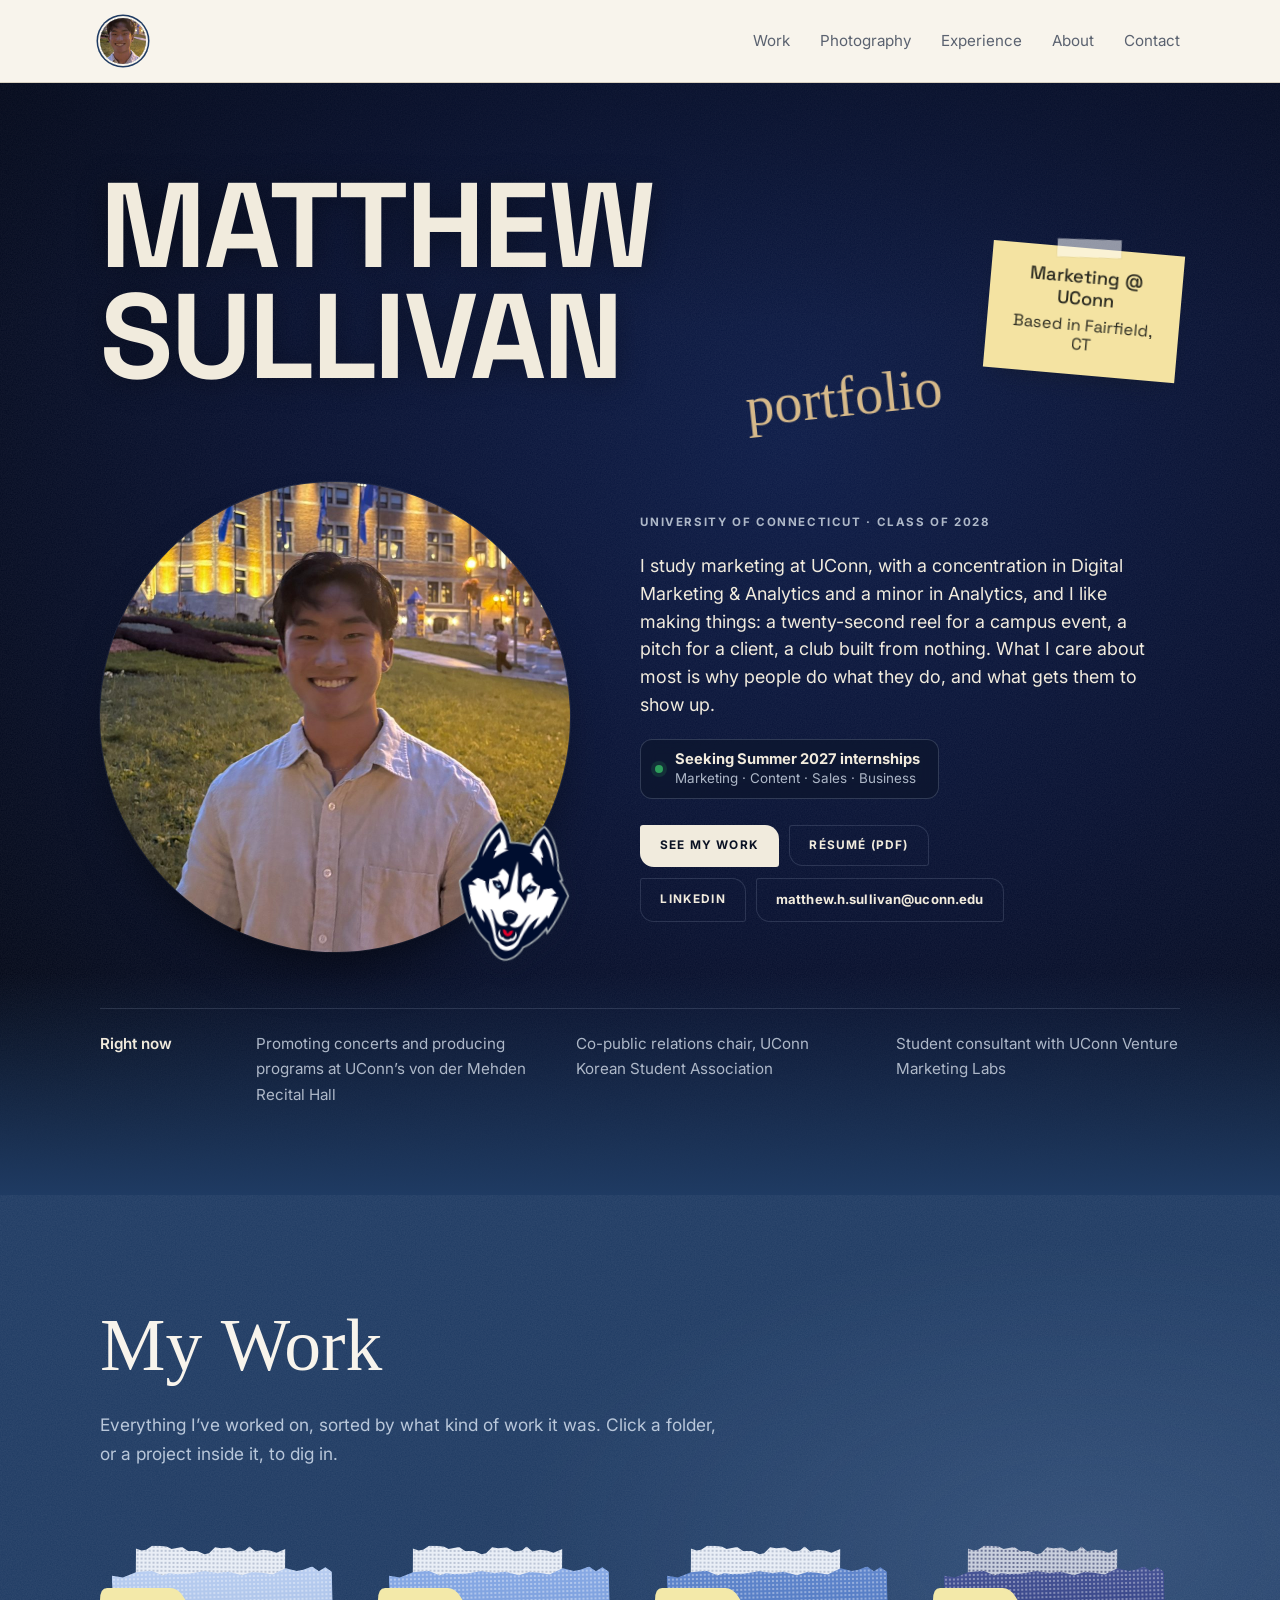
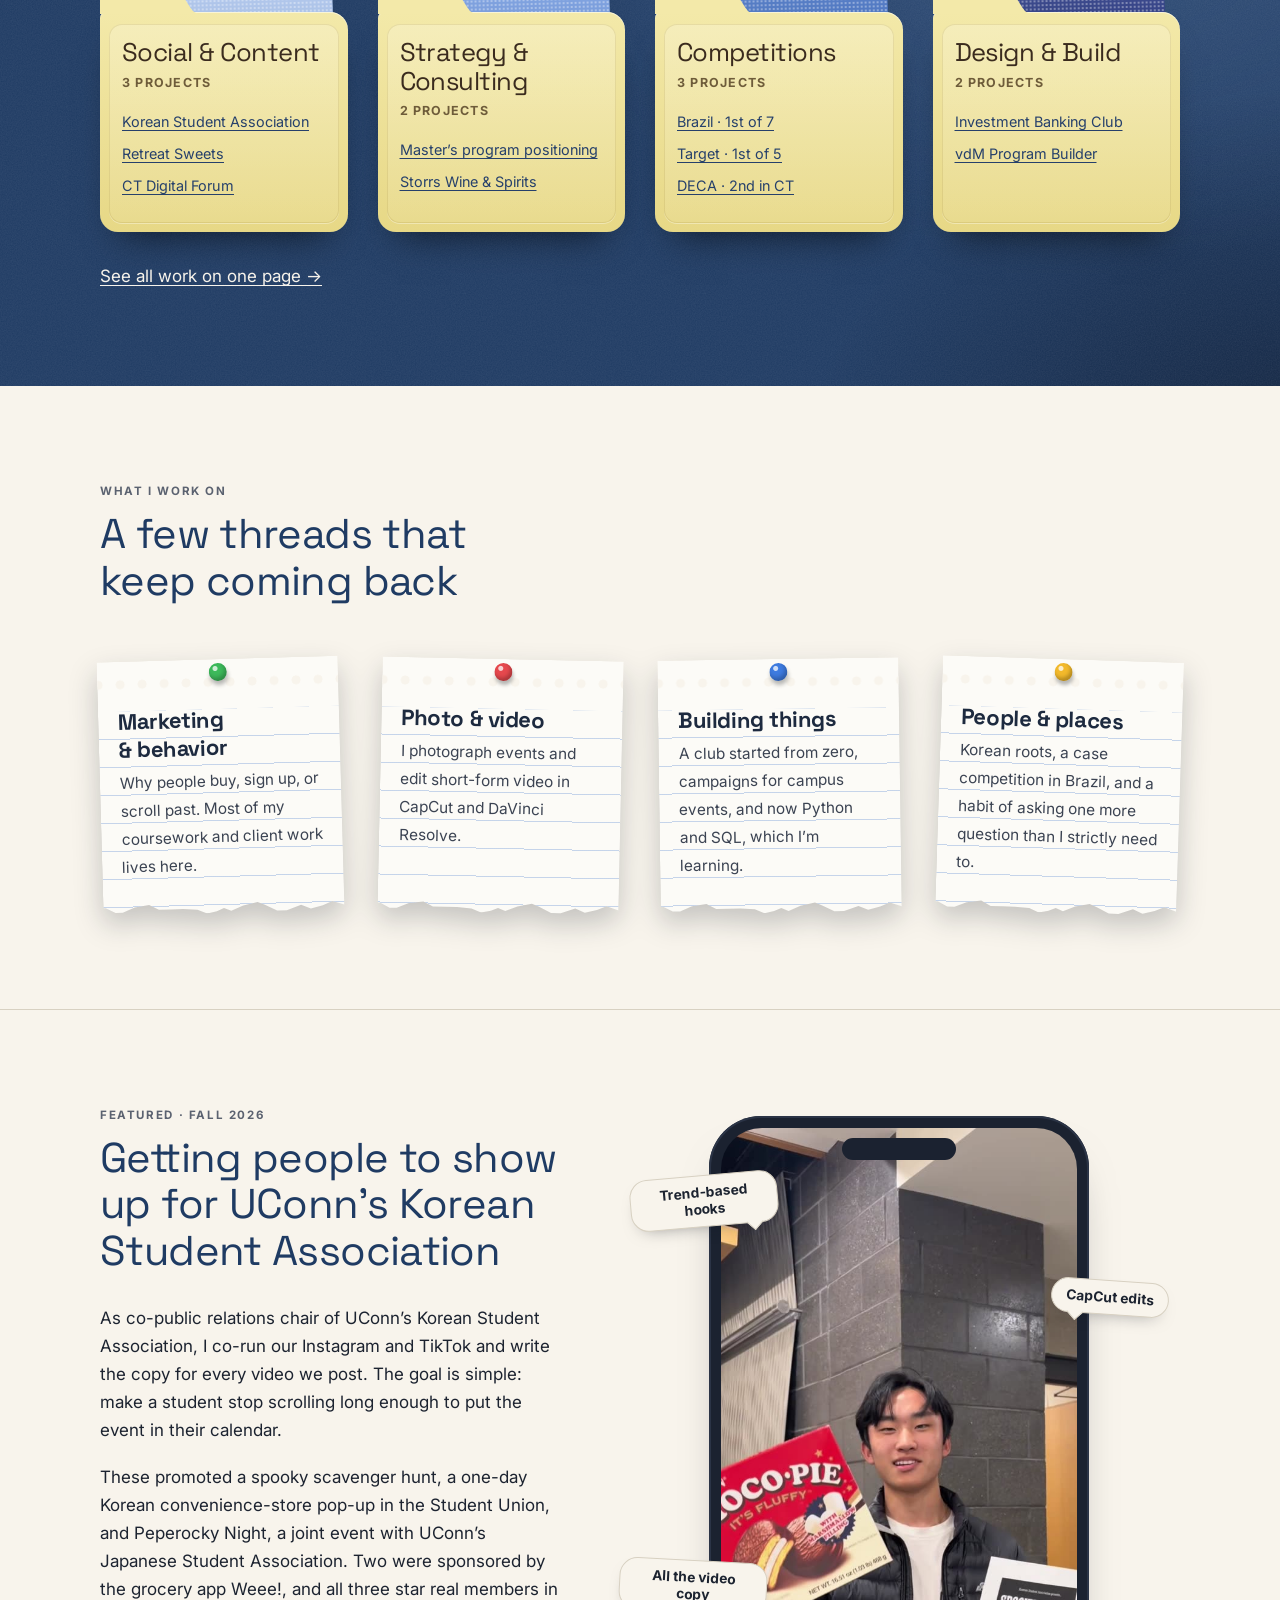
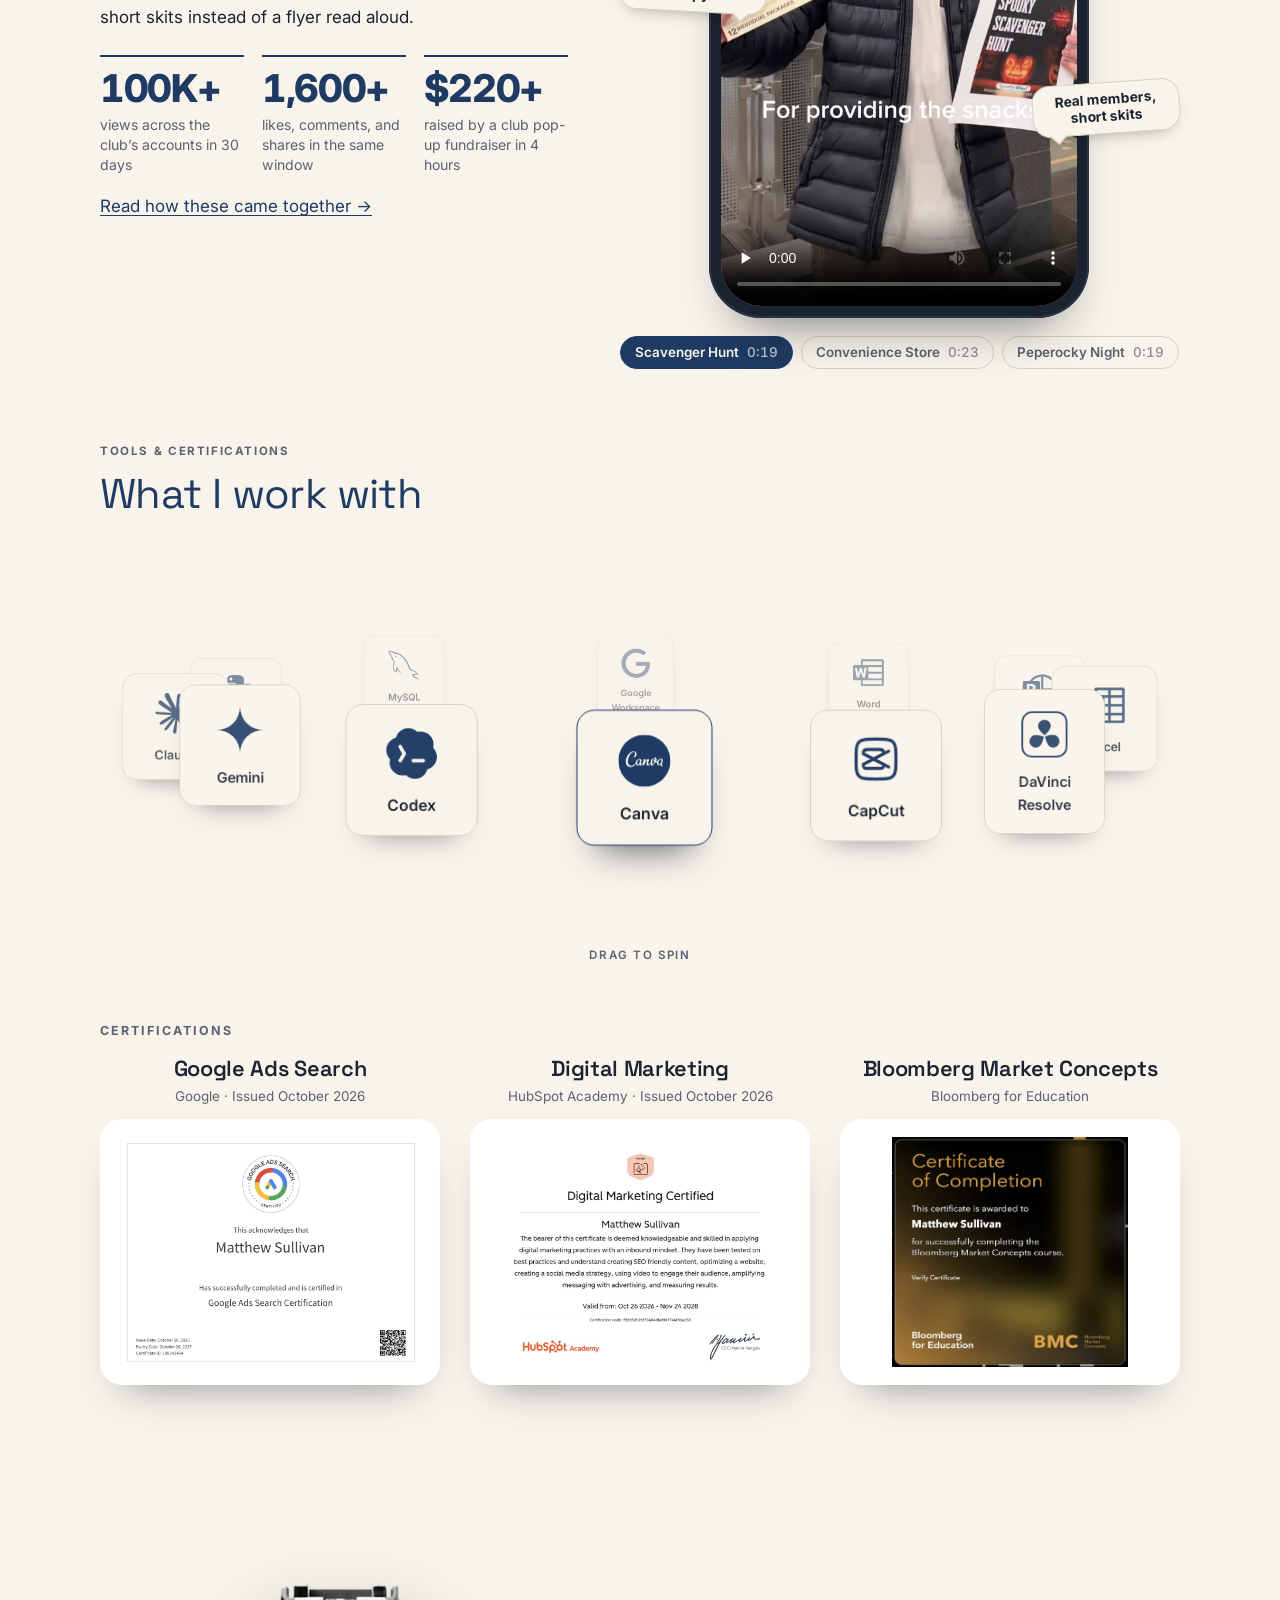
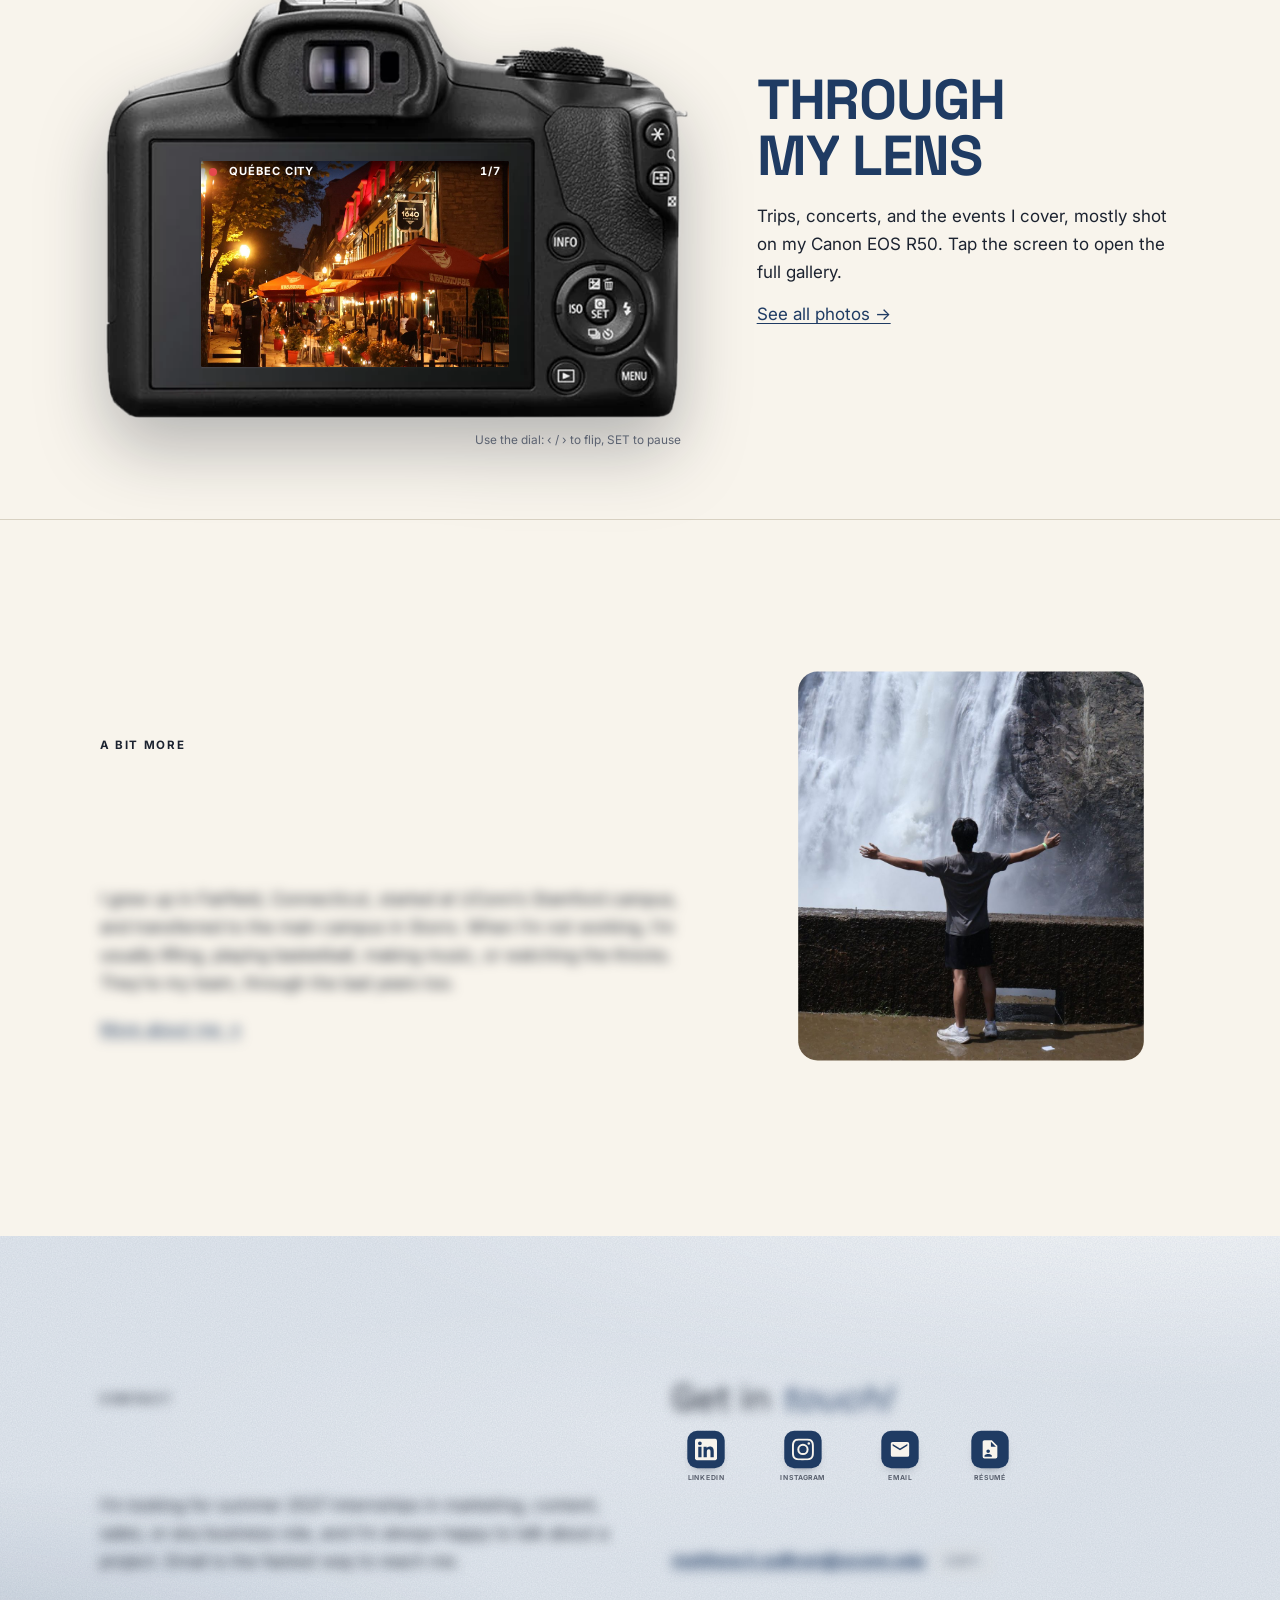
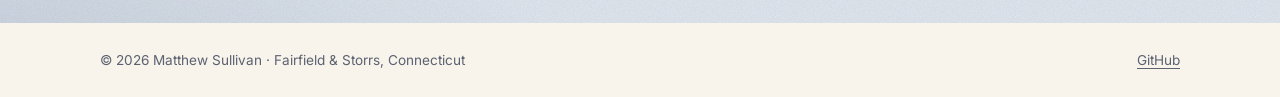
==== commit fd4f5bc2: "Certificates as framed images; tools as a draggable 3D turntable Co-Authored-By: Claude Opus 5.5 <no" ====
--- a/index.html
+++ b/index.html
@@ -194,6 +194,7 @@
         <p class="eyebrow">Tools &amp; certifications</p>
         <h2 id="tools-h">What I work with</h2>
       </div>
+      <div class="tools-carousel" tabindex="0" aria-label="Tools I work with. Drag, or use the left and right arrow keys, to spin.">
       <ul class="tools" aria-label="Tools">
         <li><svg viewBox="0 0 24 24" aria-hidden="true" focusable="false"><path fill="currentColor" d="M12 0C5.373 0 0 5.373 0 12s5.373 12 12 12s12-5.373 12-12S18.627 0 12 0M6.962 7.68c.754 0 1.337.549 1.405 1.2c.069.583-.171 1.097-.822 1.406c-.343.171-.48.172-.549.069c-.034-.069 0-.137.069-.206c.617-.514.617-.926.548-1.508c-.034-.378-.308-.618-.583-.618c-1.2 0-2.914 2.674-2.674 4.629c.103.754.549 1.646 1.509 1.646c.308 0 .65-.103.96-.24c.5-.264.799-.47 1.097-.8c-.073-.885.704-2.046 1.851-2.046c.515 0 .926.205.96.583c.068.514-.377.582-.514.582s-.378-.034-.378-.17c-.034-.138.309-.07.275-.378c-.035-.206-.24-.274-.446-.274c-.72 0-1.131.994-1.029 1.611c.035.275.172.549.447.549c.205 0 .514-.31.617-.755c.068-.308.343-.514.583-.514c.102 0 .17.034.205.171v.138c-.034.137-.137.548-.102.651c0 .069.034.171.17.171c.092 0 .436-.18.777-.459c.117-.59.253-1.298.253-1.357c.034-.24.137-.48.617-.48c.103 0 .171.034.205.171v.138l-.136.617c.445-.583 1.097-.994 1.508-.994c.172 0 .309.102.309.274c0 .103 0 .274-.069.446c-.137.377-.309.96-.412 1.474c0 .137.035.274.207.274s.685-.206 1.096-.754l.007-.004c-.002-.068-.007-.134-.007-.202c0-.411.035-.754.104-.994c.068-.274.411-.514.617-.514c.103 0 .205.069.205.171c0 .035 0 .103-.034.137c-.137.446-.24.857-.24 1.269c0 .24.034.582.102.788c0 .034.035.069.07.069c.068 0 .548-.445.89-1.028c-.308-.206-.48-.549-.48-.96c0-.72.446-1.097.858-1.097c.343 0 .617.24.617.72c0 .308-.103.65-.274.96h.102a.77.77 0 0 0 .584-.24a.3.3 0 0 1 .134-.117c.335-.425.83-.74 1.41-.74c.48 0 .924.205.959.582c.068.515-.378.618-.515.618l-.002-.002c-.138 0-.377-.035-.377-.172s.309-.068.274-.376c-.034-.206-.24-.275-.446-.275c-.686 0-1.13.891-1.028 1.611c.034.275.171.583.445.583c.206 0 .515-.308.652-.754c.068-.274.343-.514.583-.514c.103 0 .17.034.205.171c0 .069 0 .206-.137.652c-.17.308-.171.48-.137.617c.034.274.171.48.309.583c.034.034.068.102.068.102c0 .069-.034.138-.137.138c-.034 0-.068 0-.103-.035c-.514-.205-.72-.548-.789-.891c-.205.24-.445.377-.72.377c-.445 0-.89-.411-.96-.926a1.6 1.6 0 0 1 .075-.649c-.203.13-.422.203-.623.203h-.17c-.447.652-.927 1.098-1.27 1.303a.9.9 0 0 1-.377.104c-.068 0-.171-.035-.205-.104c-.095-.152-.156-.392-.193-.667c-.481.527-1.145.805-1.453.805c-.343 0-.548-.206-.582-.55v-.376c.102-.754.377-1.2.377-1.337a.074.074 0 0 0-.069-.07c-.24 0-1.028.824-1.166 1.373l-.103.445c-.068.309-.377.515-.582.515c-.103 0-.172-.035-.206-.172v-.137l.046-.233c-.435.31-.87.508-1.075.508c-.308 0-.48-.172-.514-.412c-.206.274-.445.412-.754.412c-.352 0-.696-.24-.862-.593c-.244.275-.523.553-.852.764c-.48.309-1.028.549-1.68.549c-.582 0-1.097-.309-1.371-.583c-.412-.377-.651-.96-.686-1.509c-.205-1.68.823-3.84 2.4-4.8c.378-.205.755-.343 1.132-.343m9.77 3.291c-.104 0-.172.172-.172.343c0 .274.137.583.309.755a1.7 1.7 0 0 0 .102-.583c0-.343-.137-.515-.24-.515z"/></svg>Canva</li>
         <li><svg viewBox="0 0 24 24" aria-hidden="true" focusable="false"><g fill="none" stroke="currentColor" stroke-linecap="round" stroke-linejoin="round" stroke-width="1.5"><path d="M10.8 12L6 14.5c0 1.178 0 1.268.352 1.634c.351.366.917.366 2.049.366h4.8c1.132 0 1.698 0 2.05-.366s.351-.456.351-1.634M10.8 12L18 8.25M10.8 12L6 9.5c0-1.179 0-1.268.352-1.634C6.703 7.5 7.269 7.5 8.4 7.5h4.8c1.132 0 1.698 0 2.05.366s.351.455.351 1.634M10.8 12l7.2 3.75"/><path d="M2.498 12c0-4.478 0-6.718 1.391-8.109S7.52 2.5 11.998 2.5s6.717 0 8.109 1.391c1.39 1.391 1.39 3.63 1.39 8.109c0 4.478 0 6.717-1.39 8.109c-1.392 1.39-3.63 1.39-8.11 1.39c-4.478 0-6.717 0-8.108-1.39c-1.391-1.392-1.391-3.63-1.391-8.11"/></g></svg>CapCut</li>
@@ -208,11 +209,14 @@
         <li><svg viewBox="0 0 24 24" aria-hidden="true" focusable="false"><path fill="currentColor" d="M11.04 19.32Q12 21.51 12 24q0-2.49.93-4.68q.96-2.19 2.58-3.81t3.81-2.55Q21.51 12 24 12q-2.49 0-4.68-.93a12.3 12.3 0 0 1-3.81-2.58a12.3 12.3 0 0 1-2.58-3.81Q12 2.49 12 0q0 2.49-.96 4.68q-.93 2.19-2.55 3.81a12.3 12.3 0 0 1-3.81 2.58Q2.49 12 0 12q2.49 0 4.68.96q2.19.93 3.81 2.55t2.55 3.81"/></svg>Gemini</li>
         <li><svg viewBox="0 0 256 256" aria-hidden="true" focusable="false"><path fill="currentColor" d="M86.247 4.886A65.1 65.1 0 0 1 118.737.46c14.219 1.632 26.89 7.68 38.016 18.132c.304.288.733.405 1.141.31c15.019-3.69 29.461-2.39 43.317 3.903l.672.32l1.643.81c14.474 7.5 24.853 18.88 31.125 34.11c2.965 7.243 4.458 14.805 4.49 22.677a60.3 60.3 0 0 1-1.92 17.396c-.148.588.013 1.21.427 1.653a63.8 63.8 0 0 1 16.832 30.835c4.106 20.276-.107 38.558-12.619 54.823l-1.941 2.347a64.67 64.67 0 0 1-31.296 19.743a1.73 1.73 0 0 0-1.152 1.088c-2.72 7.85-5.45 14.548-10.528 21.246c-12.789 16.874-31.594 26.26-52.778 26.145c-16.885-.088-31.85-6.263-44.906-18.519a1.54 1.54 0 0 0-1.493-.34c-5.525 1.78-11.093 2.036-17.11 1.972a63.2 63.2 0 0 1-27.679-6.634a64.6 64.6 0 0 1-22.89-18.996c-2.166-2.87-4.31-5.568-5.878-8.757a82.6 82.6 0 0 1-5.28-13.684a65.2 65.2 0 0 1-.181-32.68a1.8 1.8 0 0 0 .085-.79a1.23 1.23 0 0 0-.394-.683a63.55 63.55 0 0 1-14.72-23.486a55.4 55.4 0 0 1-3.552-16.948a73.8 73.8 0 0 1 2.005-22.74c4.8-15.829 13.963-28.244 27.488-37.257c3.008-2.005 5.867-3.562 8.554-4.671a86 86 0 0 1 9.184-3.243c.447-.132.796-.481.928-.928A64.2 64.2 0 0 1 60.103 24.65c7.253-9.023 15.968-15.614 26.144-19.764M77.67 88.614a9.05 9.05 0 0 0-15.712 8.981l18.07 31.625l-18.006 30.376a9.056 9.056 0 0 0 15.573 9.215l20.693-34.898a9.06 9.06 0 0 0 .075-9.109zm58.09 66.556a9.056 9.056 0 0 0 0 18.079h51.711a9.056 9.056 0 0 0 0-18.09h-51.71z"/></svg>Codex</li>
       </ul>
-      <ul class="certs" aria-label="Certifications">
-        <li><svg viewBox="0 0 24 24" aria-hidden="true" focusable="false"><path fill="currentColor" d="M4 22.93a4 4 0 1 1 0-8a4 4 0 0 1 0 8m19.464-6.001l-8-13.857a4 4 0 0 0-6.93 4l8.001 13.857a4.001 4.001 0 0 0 6.93-4M7.514 4.844l-5.95 10.304A4.5 4.5 0 0 1 4 14.43c2.56-.008 4.625 2.158 4.494 4.715l3.217-5.573l-3.61-6.25a4.46 4.46 0 0 1-.587-2.478"/></svg><span><small>Google</small>Google Ads Search Certification</span></li>
-        <li><svg viewBox="0 0 24 24" aria-hidden="true" focusable="false"><path fill="currentColor" d="M18.164 7.93V5.084a2.2 2.2 0 0 0 1.267-1.978v-.067A2.2 2.2 0 0 0 17.238.845h-.067a2.2 2.2 0 0 0-2.193 2.193v.067a2.2 2.2 0 0 0 1.252 1.973l.013.006v2.852a6.2 6.2 0 0 0-2.969 1.31l.012-.01l-7.828-6.095A2.497 2.497 0 1 0 4.3 4.656l-.012.006l7.697 5.991a6.2 6.2 0 0 0-1.038 3.446a6.2 6.2 0 0 0 1.147 3.607l-.013-.02l-2.342 2.343a2 2 0 0 0-.58-.095h-.002a2.033 2.033 0 1 0 2.033 2.033a2 2 0 0 0-.1-.595l.005.014l2.317-2.317a6.247 6.247 0 1 0 4.782-11.134l-.036-.005zm-.964 9.378a3.206 3.206 0 1 1 3.215-3.207v.002a3.206 3.206 0 0 1-3.207 3.207z"/></svg><span><small>HubSpot Academy</small>Digital Marketing Certification</span></li>
-        <li><span class="wordmark" aria-hidden="true">Bloomberg</span><span><small>Bloomberg</small>Bloomberg Market Concepts</span></li>
-      </ul>
+      <p class="tools-hint" aria-hidden="true">Drag to spin</p>
+      </div>
+      <h3 class="certs-h">Certifications</h3>
+      <div class="cert-shots">
+        <figure class="cert"><figcaption><strong>Google Ads Search</strong><span>Google &middot; Issued October 2026</span></figcaption><button class="shot" type="button"><img src="assets/img/certs/google-ads-search.jpg" alt="Google Ads Search Certification awarded to Matthew Sullivan, issued October 26, 2026" width="1100" height="842" loading="lazy"></button></figure>
+        <figure class="cert"><figcaption><strong>Digital Marketing</strong><span>HubSpot Academy &middot; Issued October 2026</span></figcaption><button class="shot" type="button"><img src="assets/img/certs/hubspot-digital-marketing.jpg" alt="HubSpot Academy Digital Marketing certificate awarded to Matthew Sullivan, valid from October 26, 2026" width="1036" height="786" loading="lazy"></button></figure>
+        <figure class="cert"><figcaption><strong>Bloomberg Market Concepts</strong><span>Bloomberg for Education</span></figcaption><button class="shot" type="button"><img src="assets/img/certs/bloomberg-market-concepts.jpg" alt="Bloomberg Market Concepts certificate of completion awarded to Matthew Sullivan" width="1042" height="1018" loading="lazy"></button></figure>
+      </div>
     </div>
   </section>
 
--- a/assets/css/site.css
+++ b/assets/css/site.css
@@ -841,3 +841,45 @@
 /* hero: keep the deep navy, drop the line artwork */
 .hero-bg-img { background: radial-gradient(80% 85% at 62% 32%, #0C1B47 0%, #071030 50%, #030817 100%); animation: none; inset: 0; transform: none; }
 .hero-bg { animation: none !important; translate: none; opacity: 1; }
+
+/* ---------- tools turntable ---------- */
+.tools-carousel { position: relative; margin-top: clamp(8px, 2vw, 20px); outline: none; }
+.tools-carousel.is-3d { height: clamp(250px, 30vw, 330px); cursor: grab; touch-action: pan-y; user-select: none; -webkit-user-select: none; }
+.tools-carousel.is-3d.dragging { cursor: grabbing; }
+.tools-carousel.is-3d .tools { display: block; position: absolute; inset: 0; margin: 0; }
+.tools-carousel.is-3d .tools li { position: absolute; left: 50%; top: 50%; width: 136px; margin: -72px 0 0 -68px; padding: 24px 10px 18px;
+  background: var(--paper); box-shadow: 0 18px 30px -22px rgba(10, 20, 40, .55); will-change: transform, opacity;
+  transition: border-color .3s ease, box-shadow .3s ease; transform-origin: 50% 50%; }
+.tools-carousel.is-3d .tools li:hover { transform: none; }
+.tools-carousel.is-3d .tools li.is-front { border-color: var(--accent); box-shadow: 0 24px 36px -22px rgba(10, 20, 40, .7); }
+.tools-carousel.is-3d .tools li svg { transition: transform .4s cubic-bezier(.34,1.5,.5,1); }
+.tools-carousel.is-3d .tools li:hover svg { transform: scale(1.12) rotate(-4deg); }
+.tools-carousel:focus-visible { box-shadow: 0 0 0 2px var(--accent); border-radius: 18px; }
+.tools-hint { position: absolute; left: 50%; bottom: 0; translate: -50% 0; margin: 0; font: 600 .72rem/1 var(--f-label); letter-spacing: .14em; text-transform: uppercase; color: var(--ink-soft); }
+.tools-carousel:not(.is-3d) .tools-hint { display: none; }
+@media (max-width: 560px) { .tools-carousel.is-3d .tools li { width: 112px; margin: -62px 0 0 -56px; padding: 18px 8px 14px; } }
+
+/* ---------- certificates: framed images with titles ---------- */
+.certs-h { margin: clamp(40px, 5vw, 64px) 0 18px; font: 700 .78rem/1 var(--f-label); letter-spacing: .16em; text-transform: uppercase; color: var(--ink-soft); }
+.cert-shots { display: grid; grid-template-columns: repeat(3, minmax(0, 1fr)); gap: clamp(18px, 2.4vw, 30px); align-items: end; }
+.cert { margin: 0; display: grid; gap: 12px; }
+.cert figcaption { display: grid; gap: 4px; text-align: center; }
+.cert figcaption strong { font: 600 clamp(1.15rem, 1.7vw, 1.4rem)/1.15 var(--f-display); color: var(--ink); letter-spacing: -.015em; }
+.cert figcaption span { font-size: .84rem; color: var(--ink-soft); }
+.cert .shot { display: block; width: 100%; padding: clamp(12px, 1.6vw, 18px); border: 0; border-radius: 22px; background: #FFFFFF; cursor: zoom-in;
+  box-shadow: 0 1px 0 rgba(255,255,255,.6) inset, 0 22px 40px -26px rgba(10, 20, 40, .55); transition: transform .45s cubic-bezier(.2,.8,.2,1), box-shadow .45s ease; }
+.cert .shot img { display: block; width: 100%; height: clamp(170px, 18vw, 240px); object-fit: contain; border-radius: 6px; }
+@media (hover: hover) { .cert .shot:hover { transform: translateY(-6px) rotate(-.6deg); box-shadow: 0 30px 46px -26px rgba(10, 20, 40, .65); } }
+@media (max-width: 900px) { .cert-shots { grid-template-columns: minmax(0, 1fr); max-width: 520px; } .cert .shot img { height: auto; } }
+
+.tools-carousel.is-3d { height: clamp(300px, 34vw, 400px); }
+.tools-carousel.is-3d .tools { top: 40px; }
+.tools-carousel.is-3d .tools li::after { content: ""; position: absolute; inset: -1px; border-radius: inherit; background: var(--paper); opacity: var(--fade, 0); pointer-events: none; }
+
+.tools-sec { overflow-x: clip; }
+@media (max-width: 600px) {
+  .tools-carousel.is-3d { height: 270px; }
+  .tools-carousel.is-3d .tools { top: 26px; }
+  .tools-carousel.is-3d .tools li { width: 100px; margin: -58px 0 0 -50px; padding: 16px 6px 12px; font-size: .8rem; gap: 8px; }
+  .tools-carousel.is-3d .tools li svg { width: 36px; height: 36px; }
+}
